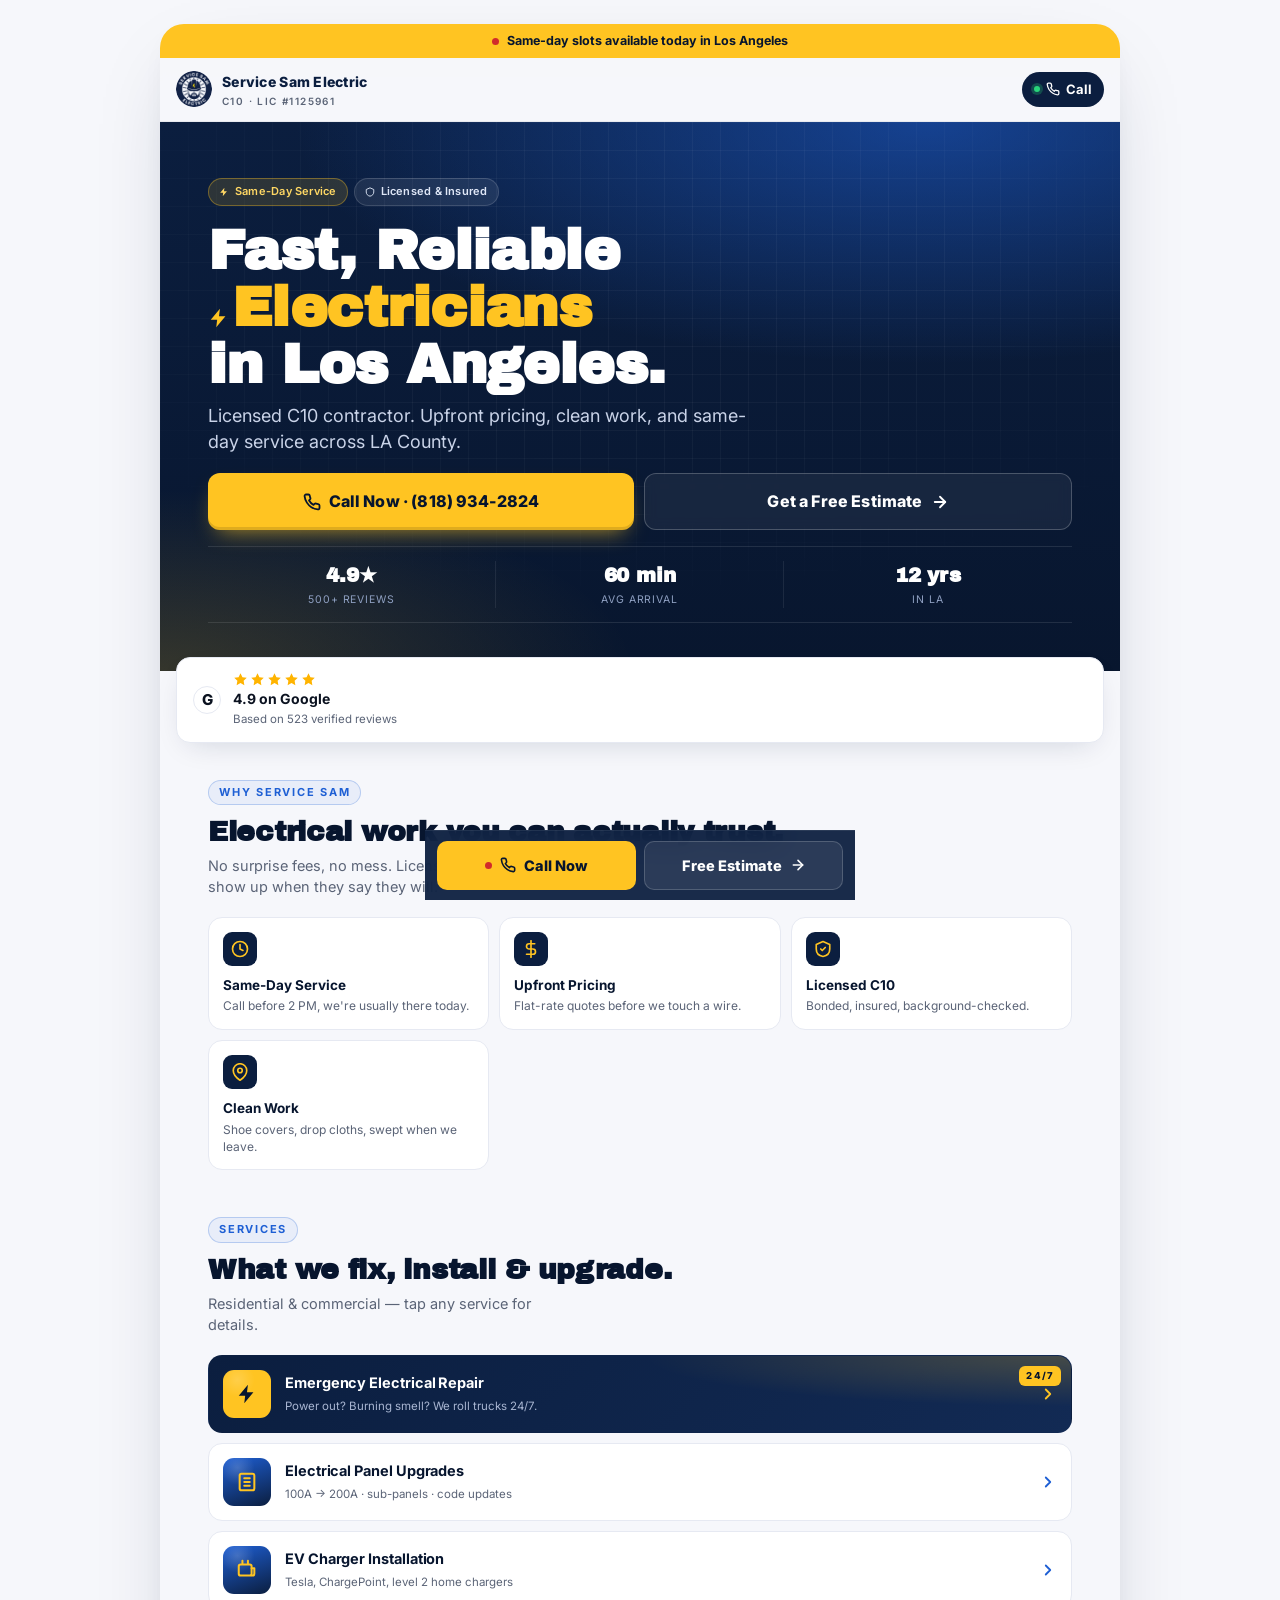
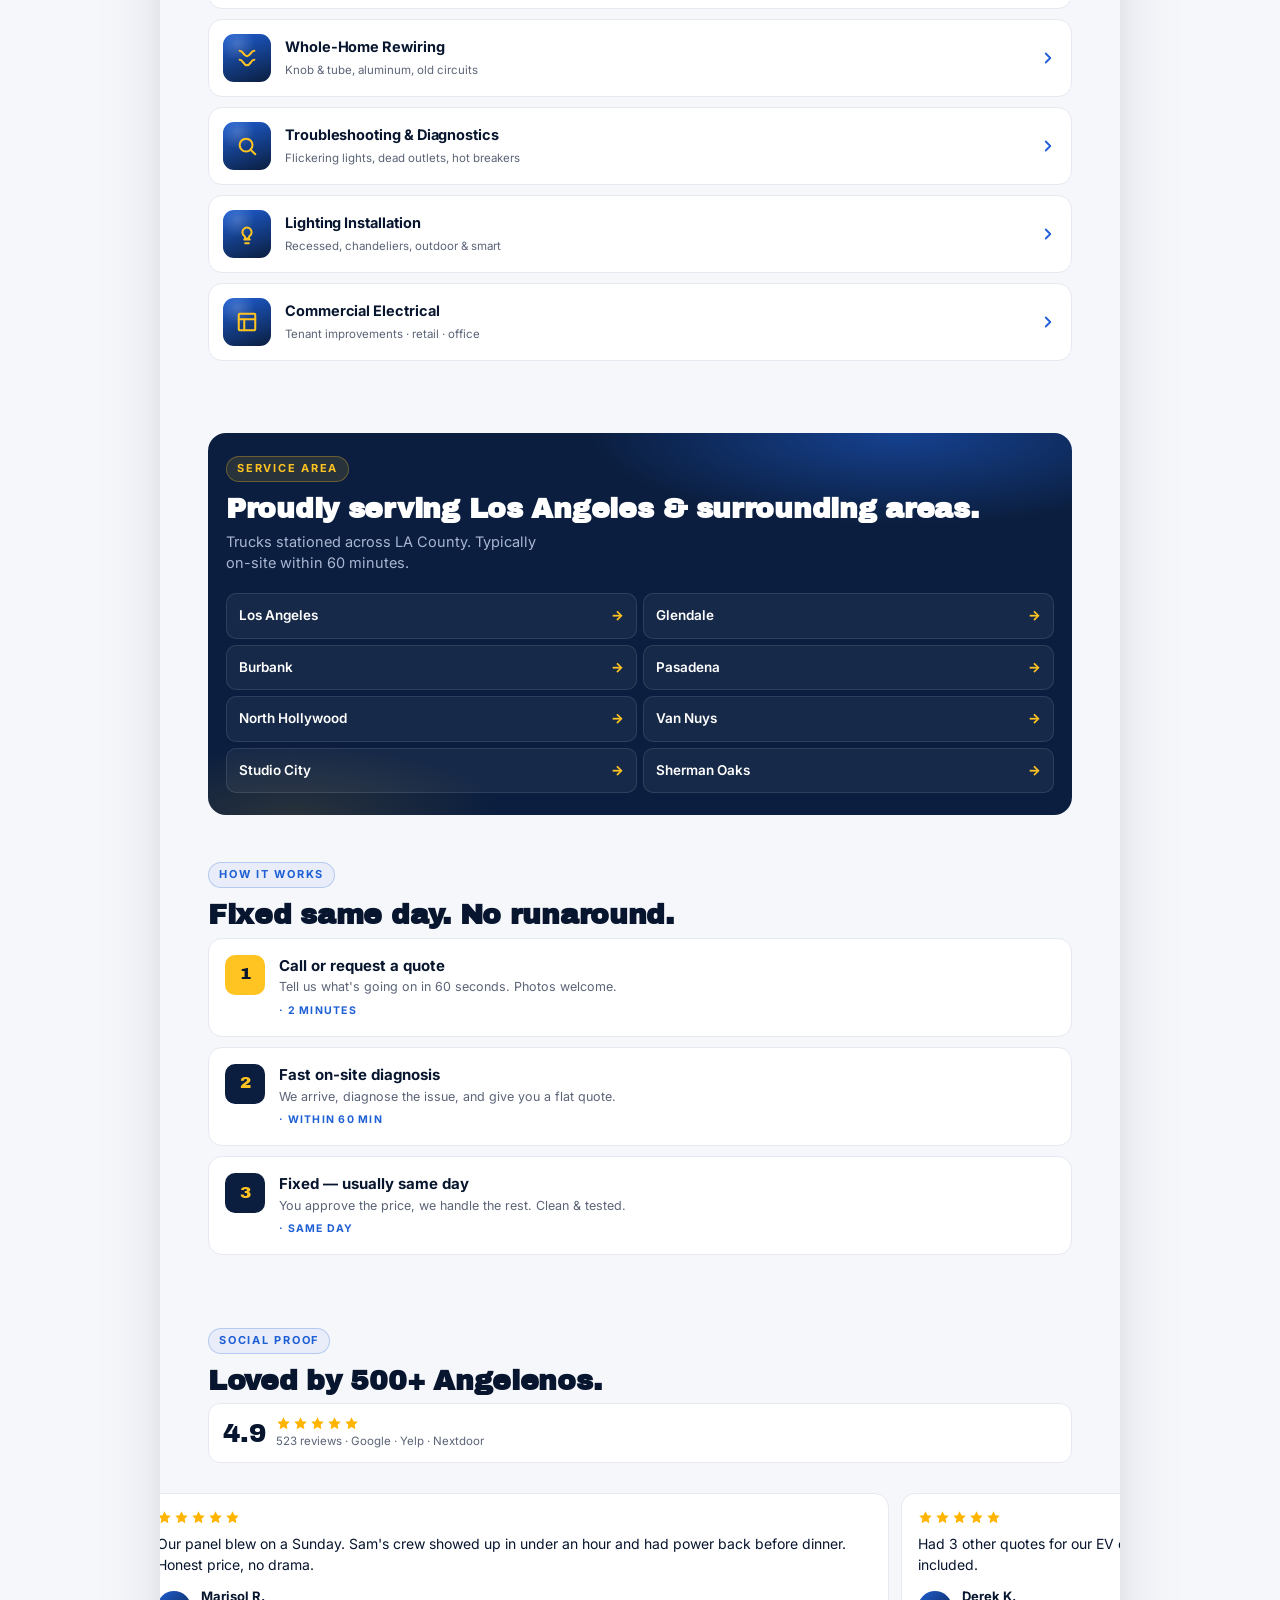
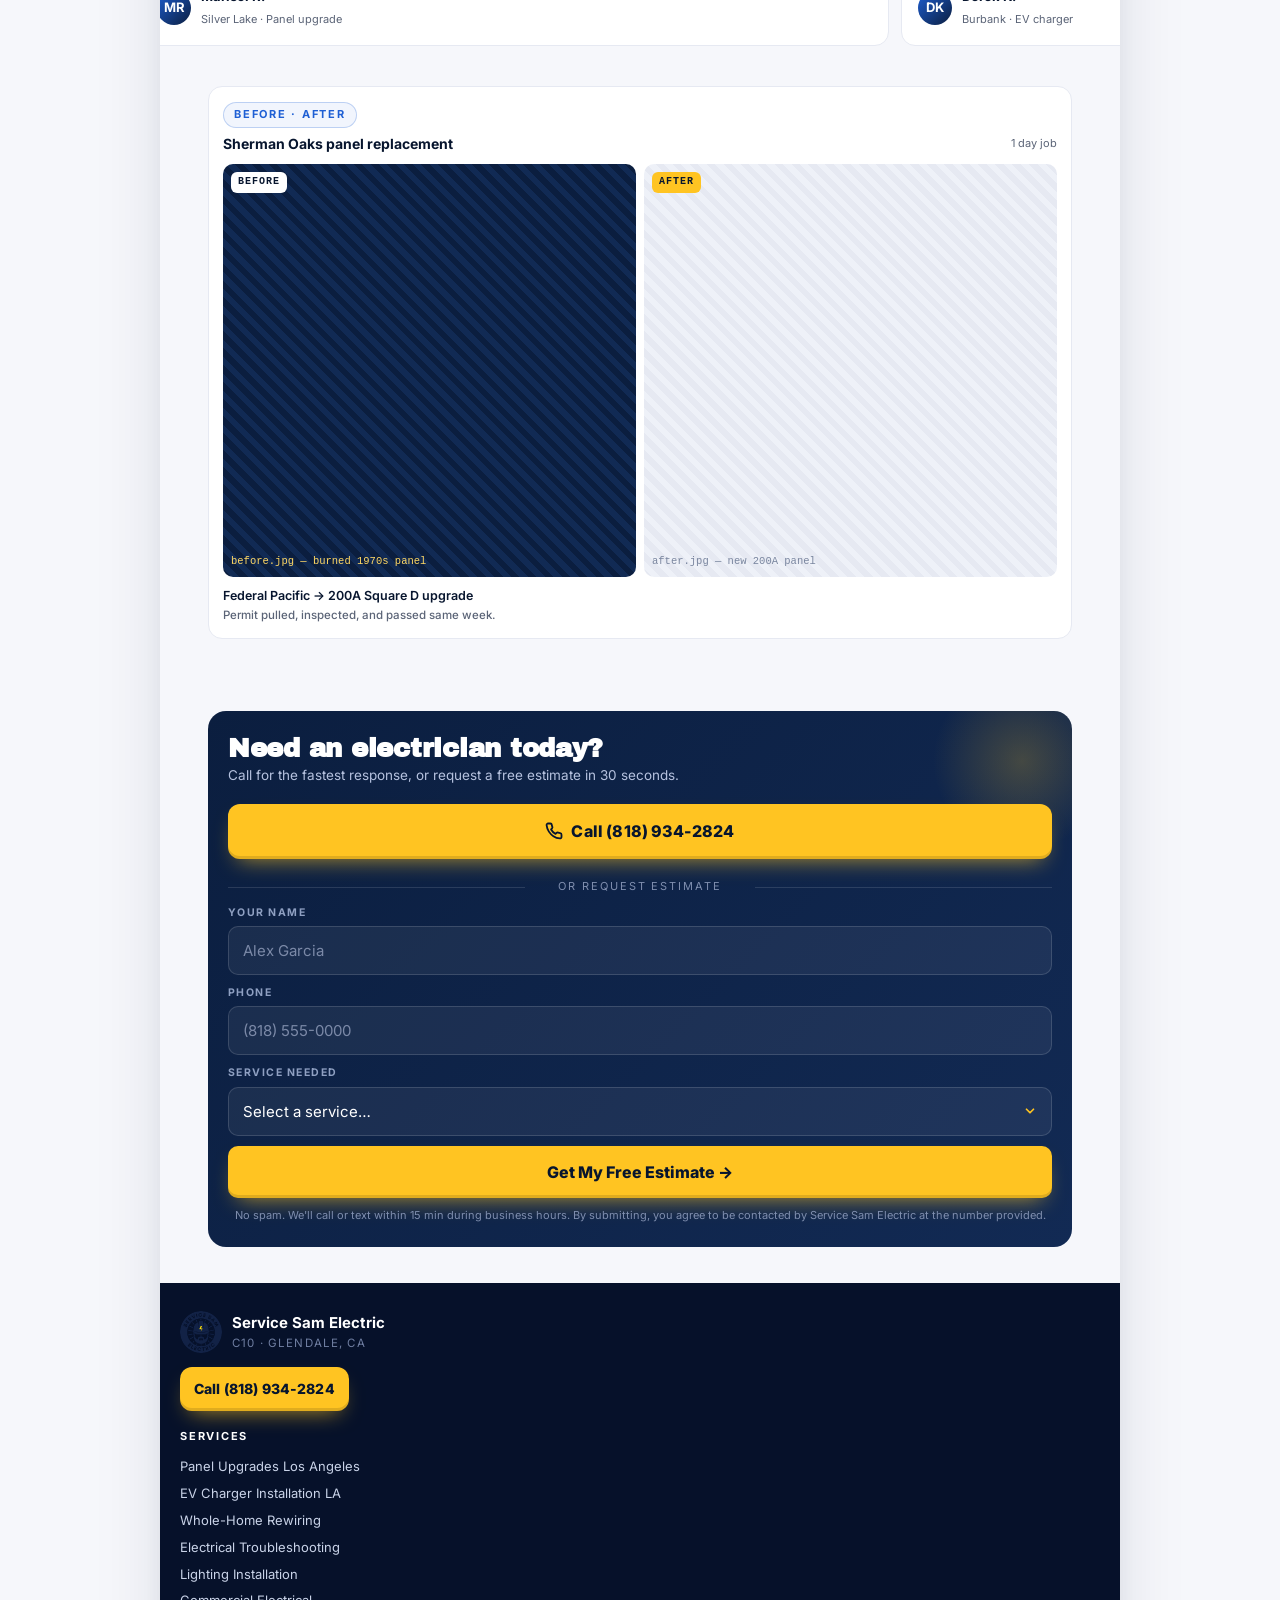
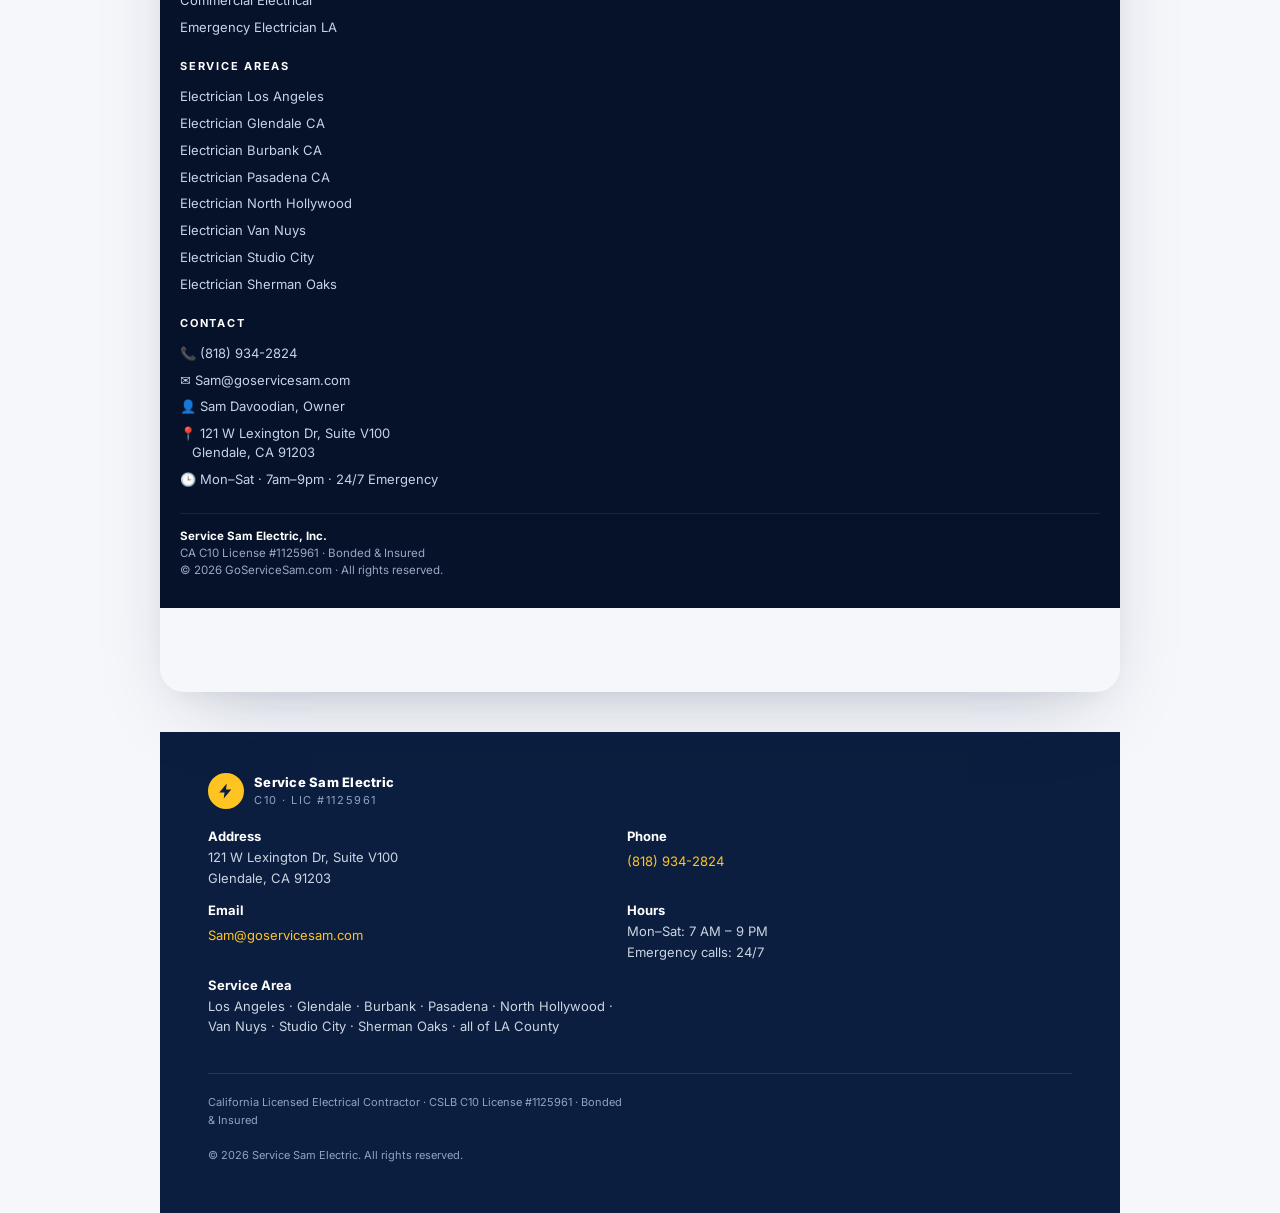
==== index.html @ 7b226e6c "Flatten repo structure" ====
<!DOCTYPE html>
<html lang="en"><head>
<meta charset="utf-8">
<meta name="viewport" content="width=device-width, initial-scale=1, viewport-fit=cover">
<title>Service Sam Electric — Licensed C10 Electrician in Los Angeles</title>
<meta name="description" content="Fast, reliable licensed C10 electricians in Los Angeles. Same-day service, upfront pricing, 5-star rated. Call (818) 934-2824 for a free estimate.">
<meta name="theme-color" content="#0B1E3F">
<link rel="canonical" href="https://goservicesam.com/">

<!-- Open Graph / social -->
<meta property="og:title" content="Service Sam Electric — Licensed C10 Electrician in Los Angeles">
<meta property="og:description" content="Fast, reliable licensed C10 electricians in Los Angeles. Same-day service, upfront pricing, 5-star rated. Call (818) 934-2824 for a free estimate.">
<meta property="og:type" content="website">
<meta property="og:url" content="https://goservicesam.com/">
<meta property="og:image" content="https://goservicesam.com/assets/og-image.png">
<meta property="og:site_name" content="Service Sam Electric">
<meta name="twitter:card" content="summary_large_image">
<meta name="twitter:title" content="Service Sam Electric — Licensed C10 Electrician in Los Angeles">
<meta name="twitter:description" content="Same-day licensed electricians in LA. Upfront pricing. Call (818) 934-2824.">
<meta name="twitter:image" content="https://goservicesam.com/assets/og-image.png">

<!-- Favicons -->
<link rel="icon" type="image/svg+xml" href="/assets/favicon.svg">
<link rel="apple-touch-icon" href="/assets/apple-touch-icon.png">

<!-- Google Search Console verification (replace content when you verify) -->
<!-- <meta name="google-site-verification" content="YOUR_VERIFICATION_CODE"> -->


<link rel="preconnect" href="https://fonts.googleapis.com">
<link rel="preconnect" href="https://fonts.gstatic.com" crossorigin="">
<link rel="stylesheet" href="https://fonts.googleapis.com/css2?family=Archivo+Black&family=Inter:wght@400;500;600;700;800;900&display=swap">
<style>
  :root{
    --navy:#0B1E3F; --navy-2:#122a54; --navy-ink:#07152e;
    --blue:#1E5FD4; --blue-2:#2f74ef;
    --yellow:#FFC422; --yellow-2:#ffb300;
    --bg:#F6F7FB; --card:#ffffff; --ink:#0b1220;
    --muted:#5b6477; --line:#e6e9f2;
    --shadow: 0 10px 30px -12px rgba(11,30,63,.18);
    --radius: 14px;
  }
  *{box-sizing:border-box}
  html,body{margin:0;padding:0}
  body{
    font-family:'Inter',system-ui,-apple-system,sans-serif;
    color:var(--ink); background:var(--bg);
    -webkit-font-smoothing:antialiased;
    line-height:1.45; font-size:16px;
  }
  .phone{
    max-width:430px;margin:0 auto;background:var(--bg);
    min-height:100vh; padding-bottom:84px;
    position:relative; overflow:hidden;
  }
  /* TOP NAV */
  .topbar{
    position:sticky;top:0;z-index:40;
    display:flex;align-items:center;justify-content:space-between;
    padding:12px 16px;
    background:rgba(246,247,251,.86);
    backdrop-filter: blur(10px);-webkit-backdrop-filter: blur(10px);
    border-bottom:1px solid rgba(11,30,63,.06);
  }
  .brand{display:flex;align-items:center;gap:10px;font-weight:800;color:var(--navy);text-decoration:none}
  .brand img{width:36px;height:36px;display:block;border-radius:50%}
  .brand span{font-size:14px;letter-spacing:.02em}
  .brand small{display:block;font-size:10px;font-weight:600;color:var(--muted);letter-spacing:.14em;text-transform:uppercase;margin-top:1px}
  .topbar .call{
    display:inline-flex;align-items:center;gap:6px;
    background:var(--navy);color:#fff;
    padding:8px 12px;border-radius:999px;
    font-weight:700;font-size:13px;text-decoration:none;
  }
  .topbar .call .dot{width:6px;height:6px;border-radius:50%;background:#29d57a;box-shadow:0 0 0 3px rgba(41,213,122,.25)}
  /* HERO */
  .hero{
    position:relative; color:#fff;
    background:
      radial-gradient(120% 80% at 80% 0%, rgba(30,95,212,.55) 0%, transparent 55%),
      radial-gradient(90% 60% at 0% 100%, rgba(255,196,34,.18) 0%, transparent 55%),
      linear-gradient(180deg,#0B1E3F 0%, #08162e 100%);
    padding:22px 20px 28px; overflow:hidden;
  }
  .hero::before{
    content:"";position:absolute;inset:0;
    background-image:
      linear-gradient(rgba(255,255,255,.04) 1px, transparent 1px),
      linear-gradient(90deg, rgba(255,255,255,.04) 1px, transparent 1px);
    background-size: 28px 28px;
    mask-image: radial-gradient(80% 70% at 50% 30%, #000 40%, transparent 85%);
    pointer-events:none;
  }
  .hero > *{position:relative}
  .badges-row{display:flex;gap:6px;flex-wrap:wrap;margin-bottom:16px}
  .mini-badge{
    display:inline-flex;align-items:center;gap:6px;
    background:rgba(255,255,255,.08);
    border:1px solid rgba(255,255,255,.14);
    color:#dfe7f7;
    padding:5px 10px;border-radius:999px;
    font-size:11px;font-weight:600;letter-spacing:.02em;
  }
  .mini-badge svg{width:10px;height:10px}
  .mini-badge.yellow{background:rgba(255,196,34,.14);border-color:rgba(255,196,34,.35);color:#ffd864}

  h1.hero-h{
    font-family:'Archivo Black',Impact,sans-serif;
    font-size:40px;line-height:1.02;letter-spacing:-.01em;
    margin:6px 0 10px; text-wrap:balance;
  }
  h1.hero-h .zap{color:var(--yellow);white-space:nowrap}
  h1.hero-h .zap svg{width:22px;height:22px;vertical-align:-3px;margin-right:2px}
  .hero-sub{color:#c9d3e8;font-size:15px;margin:0 0 18px;max-width:32ch}
  .cta-stack{display:flex;flex-direction:column;gap:10px;margin-bottom:16px}
  .btn{
    display:inline-flex;align-items:center;justify-content:center;gap:8px;
    padding:16px 18px;border-radius:12px;
    font-weight:800;letter-spacing:.01em;font-size:16px;
    text-decoration:none;border:0;cursor:pointer;font-family:inherit;
  }
  .btn-primary{
    background:var(--yellow);color:var(--navy-ink);
    box-shadow:0 10px 22px -10px rgba(255,196,34,.7), inset 0 -3px 0 rgba(0,0,0,.12);
  }
  .btn-primary:active{transform:translateY(1px)}
  .btn-ghost{
    background:rgba(255,255,255,.06); color:#fff;
    border:1.5px solid rgba(255,255,255,.22);
    backdrop-filter:blur(6px);
  }
  .btn svg{width:18px;height:18px}
  .hero-stats{
    display:grid;grid-template-columns:repeat(3,1fr);gap:0;
    border-top:1px solid rgba(255,255,255,.1);
    border-bottom:1px solid rgba(255,255,255,.1);
    padding:14px 0;margin-top:6px;
  }
  .hero-stat{text-align:center;border-right:1px solid rgba(255,255,255,.08)}
  .hero-stat:last-child{border-right:0}
  .hero-stat b{display:block;font-family:'Archivo Black';font-size:20px;color:#fff;letter-spacing:-.01em}
  .hero-stat small{display:block;font-size:10.5px;color:#8fa0c2;letter-spacing:.08em;text-transform:uppercase;margin-top:2px}
  /* TRUST STRIP */
  .trust-strip{
    margin:-14px 16px 0;position:relative;z-index:5;
    background:#fff;border-radius:14px;
    padding:14px 16px; display:flex;align-items:center;gap:12px;
    box-shadow:var(--shadow); border:1px solid var(--line);
  }
  .stars{display:flex;gap:2px}
  .stars svg{width:15px;height:15px;fill:#FFB400}
  .trust-strip .g-logo{
    width:28px;height:28px;border-radius:50%;
    display:flex;align-items:center;justify-content:center;
    background:#fff;border:1px solid var(--line);font-weight:800;font-size:15px;
  }
  .trust-strip b{font-size:14px}
  .trust-strip small{display:block;color:var(--muted);font-size:11.5px;margin-top:1px}

  section{padding:36px 20px}
  .eyebrow{
    display:inline-block;
    font-size:11px;font-weight:700;letter-spacing:.16em;text-transform:uppercase;
    color:var(--blue);
    padding:4px 10px;border:1px solid rgba(30,95,212,.25);
    border-radius:999px;background:rgba(30,95,212,.06);
    margin-bottom:12px;
  }
  h2.sec{
    font-family:'Archivo Black';
    font-size:28px;line-height:1.05;letter-spacing:-.01em;
    color:var(--navy-ink);margin:0 0 8px; text-wrap:balance;
  }
  .sec-lede{color:var(--muted);font-size:14.5px;margin:0 0 20px;max-width:36ch}

  .why-grid{display:grid;grid-template-columns:1fr 1fr;gap:10px}
  .why{background:#fff;border:1px solid var(--line);border-radius:var(--radius);padding:14px}
  .why .ic{
    width:34px;height:34px;border-radius:9px;
    background:var(--navy);color:var(--yellow);
    display:flex;align-items:center;justify-content:center;
    margin-bottom:10px;
  }
  .why .ic svg{width:18px;height:18px}
  .why b{display:block;font-size:13.5px;color:var(--navy-ink);margin-bottom:3px}
  .why p{margin:0;font-size:12px;color:var(--muted);line-height:1.4}

  .services{display:flex;flex-direction:column;gap:10px}
  .svc{
    display:flex;align-items:center;gap:14px;
    background:#fff;border:1px solid var(--line);border-radius:var(--radius);
    padding:14px;text-decoration:none;color:inherit;
    transition:transform .15s ease, border-color .15s ease;
    position:relative;
  }
  .svc:active{transform:scale(.99)}
  .svc:hover{border-color:var(--blue)}
  .svc .svc-ic{
    width:48px;height:48px;flex:0 0 48px;border-radius:11px;
    background:linear-gradient(160deg,#1E5FD4, #0B1E3F);
    display:flex;align-items:center;justify-content:center;
    color:var(--yellow); position:relative;overflow:hidden;
  }
  .svc .svc-ic::after{
    content:"";position:absolute;inset:0;
    background:radial-gradient(60% 60% at 30% 20%, rgba(255,255,255,.18), transparent 60%);
  }
  .svc .svc-ic svg{width:22px;height:22px;position:relative;z-index:1}
  .svc .svc-body{flex:1;min-width:0}
  .svc b{display:block;font-size:14.5px;color:var(--navy-ink);letter-spacing:-.005em}
  .svc small{color:var(--muted);font-size:11.5px}
  .svc .chev{color:var(--blue);flex:0 0 auto}
  .svc.featured{
    background:linear-gradient(135deg,#0B1E3F 0%,#122a54 100%);
    border-color:transparent;color:#fff; overflow:hidden;
  }
  .svc.featured::before{
    content:"";position:absolute;inset:0;
    background:radial-gradient(90% 120% at 100% 0%, rgba(255,196,34,.22), transparent 55%);
  }
  .svc.featured b{color:#fff}
  .svc.featured small{color:#a9b6d2}
  .svc.featured .svc-ic{background:var(--yellow);color:var(--navy-ink)}
  .svc.featured .chev{color:var(--yellow)}
  .tag-24{
    position:absolute;top:10px;right:10px;z-index:2;
    font-size:9.5px;font-weight:800;letter-spacing:.12em;
    background:var(--yellow);color:var(--navy-ink);
    padding:3px 7px;border-radius:6px;
  }

  .area{
    background:var(--navy);color:#fff;border-radius:18px;
    padding:22px 18px;overflow:hidden;position:relative;
  }
  .area::before{
    content:"";position:absolute;inset:0;
    background:
      radial-gradient(60% 40% at 80% 0%, rgba(30,95,212,.55), transparent 60%),
      radial-gradient(40% 30% at 10% 100%, rgba(255,196,34,.12), transparent 60%);
    pointer-events:none;
  }
  .area > *{position:relative}
  .area .eyebrow{color:var(--yellow);background:rgba(255,196,34,.12);border-color:rgba(255,196,34,.3)}
  .area h2.sec{color:#fff}
  .area .sec-lede{color:#a9b6d2}
  .cities{display:grid;grid-template-columns:1fr 1fr;gap:6px;margin-top:14px}
  .city{
    display:flex;align-items:center;justify-content:space-between;
    padding:12px 12px;border-radius:10px;
    background:rgba(255,255,255,.05);
    border:1px solid rgba(255,255,255,.1);
    text-decoration:none;color:#fff;
    font-size:13.5px;font-weight:600;
  }
  .city .plus{color:var(--yellow);font-weight:800}
  .city.more{background:rgba(255,196,34,.12);border-color:rgba(255,196,34,.3);color:var(--yellow)}

  .steps{display:flex;flex-direction:column;gap:10px}
  .step{
    background:#fff;border:1px solid var(--line);border-radius:var(--radius);
    padding:16px;display:flex;align-items:flex-start;gap:14px;
  }
  .step .num{
    width:40px;height:40px;flex:0 0 40px;border-radius:10px;
    background:var(--navy);color:var(--yellow);
    display:flex;align-items:center;justify-content:center;
    font-family:'Archivo Black';font-size:17px;
  }
  .step.active .num{background:var(--yellow);color:var(--navy-ink)}
  .step b{display:block;font-size:15px;color:var(--navy-ink)}
  .step p{margin:2px 0 0;font-size:12.5px;color:var(--muted)}
  .step .t{font-size:10.5px;font-weight:700;color:var(--blue);letter-spacing:.12em;text-transform:uppercase;margin-top:6px;display:inline-block}

  .reviews-head{
    display:flex;align-items:center;gap:10px;margin-bottom:14px;
    background:#fff;border:1px solid var(--line);border-radius:12px;padding:12px 14px;
  }
  .reviews-head .big{font-family:'Archivo Black';font-size:26px;color:var(--navy-ink);line-height:1}
  .reviews-head small{color:var(--muted);font-size:11.5px;display:block;margin-top:2px}
  .reviews-rail{
    display:flex;gap:12px;overflow-x:auto;scroll-snap-type:x mandatory;
    margin:0 -20px;padding:0 20px 6px;
    scrollbar-width:none;
  }
  .reviews-rail::-webkit-scrollbar{display:none}
  .review{
    flex:0 0 78%;scroll-snap-align:start;
    background:#fff;border:1px solid var(--line);border-radius:var(--radius);
    padding:16px;
  }
  .review .stars{margin-bottom:8px}
  .review q{display:block;font-size:14px;line-height:1.5;color:var(--navy-ink);quotes:none}
  .review q::before,.review q::after{content:""}
  .review .who{display:flex;align-items:center;gap:10px;margin-top:12px}
  .review .av{
    width:34px;height:34px;border-radius:50%;
    background:linear-gradient(135deg,#1E5FD4,#0B1E3F);color:#fff;
    display:flex;align-items:center;justify-content:center;font-weight:700;font-size:13px;
  }
  .review .who b{font-size:13px;display:block;color:var(--navy-ink)}
  .review .who small{color:var(--muted);font-size:11px}

  .ba{background:#fff;border:1px solid var(--line);border-radius:var(--radius);padding:14px;margin-top:16px}
  .ba-row{display:grid;grid-template-columns:1fr 1fr;gap:8px}
  .ba-img{
    aspect-ratio:1/1;border-radius:10px;position:relative;overflow:hidden;
    background: repeating-linear-gradient(45deg,#e6e9f2 0 6px, #eef1f8 6px 12px);
    display:flex;align-items:flex-end;padding:8px;
    font-family:ui-monospace,Menlo,monospace;font-size:10.5px;color:#7a869f;
  }
  .ba-img.a{
    background: repeating-linear-gradient(45deg,#0B1E3F 0 6px,#112a54 6px 12px);
    color:#ffd864;
  }
  .ba-tag{
    position:absolute;top:8px;left:8px;
    background:#fff;color:var(--navy-ink);
    font-weight:800;font-size:10px;letter-spacing:.1em;
    padding:3px 7px;border-radius:6px;
  }
  .ba-tag.y{background:var(--yellow)}
  .ba-cap{display:block;margin-top:10px;font-size:12.5px;color:var(--navy-ink);font-weight:600}
  .ba-cap small{display:block;color:var(--muted);font-weight:500;margin-top:2px;font-size:11.5px}

  .cta-form{
    background:linear-gradient(135deg,#0B1E3F,#122a54);
    color:#fff;border-radius:18px;padding:24px 20px;position:relative;overflow:hidden;
  }
  .cta-form::before{
    content:"";position:absolute;right:-40px;top:-40px;
    width:180px;height:180px;border-radius:50%;
    background:radial-gradient(circle,rgba(255,196,34,.22),transparent 70%);
  }
  .cta-form h2{font-family:'Archivo Black';font-size:26px;margin:0 0 4px;line-height:1.05;letter-spacing:-.01em}
  .cta-form p{color:#b6c2df;font-size:13.5px;margin:0 0 18px}
  .cta-form .btn-primary{width:100%;margin-bottom:10px}
  .or{
    text-align:center;font-size:11px;letter-spacing:.18em;
    color:#7f8eae;margin:10px 0;position:relative;
  }
  .or::before,.or::after{
    content:"";position:absolute;top:50%;width:36%;height:1px;
    background:rgba(255,255,255,.12);
  }
  .or::before{left:0}.or::after{right:0}
  .field{display:block;margin-bottom:10px;position:relative}
  .field label{
    font-size:10.5px;letter-spacing:.14em;text-transform:uppercase;
    color:#8fa0c2;font-weight:700;display:block;margin-bottom:6px;
  }
  .field input,.field select{
    width:100%;padding:14px 14px;border-radius:10px;
    background:rgba(255,255,255,.06);color:#fff;
    border:1.5px solid rgba(255,255,255,.14);
    font-family:inherit;font-size:15px;
    appearance:none;-webkit-appearance:none;
  }
  .field input::placeholder{color:#7b89a7}
  .field input:focus,.field select:focus{outline:none;border-color:var(--yellow)}
  .field select{
    background-image:url("data:image/svg+xml;utf8,<svg xmlns='http://www.w3.org/2000/svg' width='14' height='14' viewBox='0 0 24 24' fill='none' stroke='%23ffc422' stroke-width='3' stroke-linecap='round' stroke-linejoin='round'><polyline points='6 9 12 15 18 9'/></svg>");
    background-repeat:no-repeat;background-position:right 14px center;
  }
  .btn-submit{
    width:100%;background:var(--yellow);color:var(--navy-ink);
    padding:16px;border-radius:10px;border:0;font-weight:800;font-size:16px;
    font-family:inherit;cursor:pointer;
    box-shadow:0 10px 22px -10px rgba(255,196,34,.7), inset 0 -3px 0 rgba(0,0,0,.12);
  }
  .agree{font-size:11px;color:#7f8eae;text-align:center;margin-top:10px;line-height:1.4}

  footer{background:#06112a;color:#9aa7c5;padding:28px 20px 28px;font-size:13px}
  footer .foot-brand{display:flex;align-items:center;gap:10px;margin-bottom:14px}
  footer .foot-brand img{width:42px;height:42px;border-radius:50%}
  footer .foot-brand b{color:#fff;font-size:15px;display:block}
  footer .foot-brand small{color:#6f7ea1;font-size:11.5px;letter-spacing:.1em;text-transform:uppercase}
  footer h4{color:#fff;font-size:11px;letter-spacing:.16em;text-transform:uppercase;margin:18px 0 8px}
  footer a{color:#c9d3e8;text-decoration:none;display:block;padding:4px 0;font-size:13px}
  footer .lic{border-top:1px solid rgba(255,255,255,.08);margin-top:20px;padding-top:14px;font-size:11.5px;line-height:1.5}
  footer .lic b{color:#fff}

  .sticky-cta{
    position:fixed;bottom:0;left:0;right:0;z-index:50;
    max-width:430px;margin:0 auto;
    padding:10px 12px calc(10px + env(safe-area-inset-bottom));
    background:rgba(11,30,63,.94);
    backdrop-filter:blur(14px); -webkit-backdrop-filter:blur(14px);
    border-top:1px solid rgba(255,255,255,.08);
    display:grid;grid-template-columns:1fr 1fr;gap:8px;
  }
  .sticky-cta a{
    display:flex;align-items:center;justify-content:center;gap:8px;
    padding:13px 10px;border-radius:10px;font-weight:800;font-size:14.5px;
    text-decoration:none;
  }
  .sticky-cta .call-big{background:var(--yellow);color:var(--navy-ink)}
  .sticky-cta .quote{
    background:rgba(255,255,255,.08);color:#fff;
    border:1.5px solid rgba(255,255,255,.18);
  }
  .sticky-cta svg{width:16px;height:16px}
  .sticky-cta .call-big .pulse{
    width:7px;height:7px;border-radius:50%;background:#d12b2b;
    box-shadow:0 0 0 0 rgba(209,43,43,.6);
    animation:pulse 1.8s infinite;
  }
  @keyframes pulse{
    0%{box-shadow:0 0 0 0 rgba(209,43,43,.6)}
    70%{box-shadow:0 0 0 9px rgba(209,43,43,0)}
    100%{box-shadow:0 0 0 0 rgba(209,43,43,0)}
  }

  .alert{
    display:flex;align-items:center;gap:8px;
    background:var(--yellow);color:var(--navy-ink);
    padding:8px 16px;font-size:12.5px;font-weight:700;
    justify-content:center;
  }
  .alert .live{
    display:inline-block;width:7px;height:7px;border-radius:50%;background:#d12b2b;
    animation:blink 1.2s infinite;
  }
  @keyframes blink{50%{opacity:.3}}

  /* ============ SERVICE PAGES (stacked, revealed on anchor) ============ */
  .svc-page{
    display:none;
    padding:24px 20px 48px;
    background:var(--bg);
    animation: fadeIn .25s ease;
  }
  .svc-page:target{display:block}
  @keyframes fadeIn{from{opacity:0;transform:translateY(6px)}to{opacity:1;transform:none}}
  .svc-page .back{
    display:inline-flex;align-items:center;gap:6px;
    font-size:12.5px;font-weight:700;color:var(--blue);
    text-decoration:none;margin-bottom:14px;
  }
  .svc-page h1{
    font-family:'Archivo Black';font-size:30px;line-height:1.05;
    color:var(--navy-ink);margin:0 0 8px;letter-spacing:-.01em;
  }
  .svc-page .lede{color:var(--muted);font-size:14.5px;margin:0 0 20px}
  .svc-page h3{font-family:'Archivo Black';font-size:18px;color:var(--navy-ink);margin:24px 0 10px;letter-spacing:-.005em}
  .svc-page ul.checks{list-style:none;padding:0;margin:0}
  .svc-page ul.checks li{
    display:flex;gap:10px;align-items:flex-start;
    padding:10px 12px;background:#fff;border:1px solid var(--line);
    border-radius:10px;margin-bottom:6px;font-size:13.5px;
  }
  .svc-page ul.checks li::before{
    content:"";flex:0 0 16px;width:16px;height:16px;border-radius:50%;
    background:var(--yellow);
    background-image:url("data:image/svg+xml;utf8,<svg xmlns='http://www.w3.org/2000/svg' width='10' height='10' viewBox='0 0 24 24' fill='none' stroke='%230B1E3F' stroke-width='4' stroke-linecap='round' stroke-linejoin='round'><polyline points='20 6 9 17 4 12'/></svg>");
    background-size:10px 10px;background-repeat:no-repeat;background-position:center;
    margin-top:2px;
  }
  .svc-page .priceband{
    display:flex;justify-content:space-between;align-items:center;
    background:linear-gradient(135deg,#0B1E3F,#122a54);
    color:#fff;padding:14px 16px;border-radius:12px;margin:18px 0;
  }
  .svc-page .priceband b{font-family:'Archivo Black';font-size:22px;color:var(--yellow)}
  .svc-page .priceband small{display:block;font-size:10.5px;color:#a9b6d2;letter-spacing:.12em;text-transform:uppercase;margin-top:2px}
  .svc-page .cta-row{display:flex;flex-direction:column;gap:8px;margin-top:18px}

  /* ============ CITY PAGES ============ */
  .city-page{display:none;padding:24px 20px 48px;background:var(--bg)}
  .city-page:target{display:block}
  .city-page h1{
    font-family:'Archivo Black';font-size:28px;line-height:1.05;
    color:var(--navy-ink);margin:0 0 8px;letter-spacing:-.01em;
  }
  .city-page .neighborhoods{display:flex;flex-wrap:wrap;gap:6px;margin:14px 0 10px}
  .city-page .neighborhoods span{
    font-size:11.5px;padding:5px 10px;border-radius:999px;
    background:#fff;border:1px solid var(--line);color:var(--navy-ink);font-weight:600;
  }

  /* When any svc-page is targeted, hide main home sections */
  body:has(.svc-page:target) .home,
  body:has(.city-page:target) .home{display:none}
  body:has(.svc-page:target) .sticky-cta,
  body:has(.city-page:target) .sticky-cta{display:grid}

  @media (min-width: 380px){
    h1.hero-h{font-size:44px}
  }
</style>

<style>
  /* ---- Desktop / tablet responsiveness layer ----
     The base design is a polished 430px mobile experience. On wider screens
     we give it more breathing room, add an ambient backdrop so the content
     doesn't sit as a lonely column, and let the internal grids spread out. */
  @media (min-width: 768px) {
    body {
      background:
        radial-gradient(1200px 600px at 80% -10%, rgba(30,95,212,.06), transparent 60%),
        radial-gradient(900px 500px at -10% 110%, rgba(255,196,34,.05), transparent 60%),
        #F6F7FB;
    }
    .phone {
      max-width: 720px;
      box-shadow: 0 30px 80px -30px rgba(11,30,63,.25), 0 10px 30px -12px rgba(11,30,63,.08);
      border-radius: 24px;
      overflow: hidden;
      margin: 24px auto 40px;
      min-height: auto;
    }
    .hero { padding: 56px 48px 48px; }
    .hero-h { font-size: 56px !important; line-height: 1.02 !important; }
    .hero-sub { font-size: 18px !important; max-width: 560px; }
    .cta-stack { flex-direction: row !important; }
    .cta-stack .btn { flex: 1; }
    section:not(.hero) { padding-left: 48px !important; padding-right: 48px !important; }
    .why-grid { grid-template-columns: repeat(3, 1fr) !important; }
    .svc-page { padding-left: 48px !important; padding-right: 48px !important; }
  }
  @media (min-width: 1100px) {
    .phone { max-width: 960px; }
    .services { grid-template-columns: repeat(3, 1fr) !important; }
    .areas-grid { grid-template-columns: repeat(4, 1fr) !important; }
  }
  /* Smooth anchor scrolling for service sub-page links */
  html { scroll-behavior: smooth; }
  /* Make the form's submit button state reset after 4s so users can retry */
  .btn-submit:disabled { opacity: .7; cursor: not-allowed; }
</style>
</head>
<body>
<div class="phone">

  <!-- Urgent live banner -->
  <div class="alert">
    <span class="live"></span>
    <span>Same-day slots available today in Los Angeles</span>
  </div>

  <!-- Top nav -->
  <header class="topbar">
    <a href="#top" class="brand">
      <img src="[data-uri]" alt="Service Sam Electric">
      <div>
        <span>Service Sam Electric</span>
        <small>C10 · LIC #1125961</small>
      </div>
    </a>
    <a class="call" href="tel:+18189342824">
      <span class="dot"></span>
      <svg viewBox="0 0 24 24" fill="none" stroke="currentColor" stroke-width="2.2" stroke-linecap="round" stroke-linejoin="round" width="14" height="14"><path d="M22 16.92v3a2 2 0 0 1-2.18 2 19.79 19.79 0 0 1-8.63-3.07 19.5 19.5 0 0 1-6-6 19.79 19.79 0 0 1-3.07-8.67A2 2 0 0 1 4.11 2h3a2 2 0 0 1 2 1.72 12.84 12.84 0 0 0 .7 2.81 2 2 0 0 1-.45 2.11L8.09 9.91a16 16 0 0 0 6 6l1.27-1.27a2 2 0 0 1 2.11-.45 12.84 12.84 0 0 0 2.81.7A2 2 0 0 1 22 16.92z"></path></svg>
      Call
    </a>
  </header>

<div class="home" id="top">
  <!-- HERO -->
  <section class="hero">
    <div class="badges-row">
      <span class="mini-badge yellow">
        <svg viewBox="0 0 24 24" fill="currentColor"><path d="M13 2L3 14h7l-1 8 10-12h-7l1-8z"></path></svg>
        Same-Day Service
      </span>
      <span class="mini-badge">
        <svg viewBox="0 0 24 24" fill="none" stroke="currentColor" stroke-width="2.2"><path d="M12 2l9 4v6c0 5-3.5 9-9 10-5.5-1-9-5-9-10V6l9-4z"></path></svg>
        Licensed &amp; Insured
      </span>
    </div>

    <h1 class="hero-h">
      Fast, Reliable<br>
      <span class="zap"><svg viewBox="0 0 24 24" fill="currentColor"><path d="M13 2L3 14h7l-1 8 10-12h-7l1-8z"></path></svg>Electricians</span><br>
      in Los Angeles.
    </h1>
    <p class="hero-sub">Licensed C10 contractor. Upfront pricing, clean work, and same-day service across LA County.</p>

    <div class="cta-stack">
      <a class="btn btn-primary" href="tel:+18189342824">
        <svg viewBox="0 0 24 24" fill="none" stroke="currentColor" stroke-width="2.4" stroke-linecap="round" stroke-linejoin="round"><path d="M22 16.92v3a2 2 0 0 1-2.18 2 19.79 19.79 0 0 1-8.63-3.07 19.5 19.5 0 0 1-6-6 19.79 19.79 0 0 1-3.07-8.67A2 2 0 0 1 4.11 2h3a2 2 0 0 1 2 1.72 12.84 12.84 0 0 0 .7 2.81 2 2 0 0 1-.45 2.11L8.09 9.91a16 16 0 0 0 6 6l1.27-1.27a2 2 0 0 1 2.11-.45 12.84 12.84 0 0 0 2.81.7A2 2 0 0 1 22 16.92z"></path></svg>
        Call Now · (818) 934-2824
      </a>
      <a class="btn btn-ghost" href="#quote">
        Get a Free Estimate
        <svg viewBox="0 0 24 24" fill="none" stroke="currentColor" stroke-width="2.4" stroke-linecap="round" stroke-linejoin="round"><line x1="5" y1="12" x2="19" y2="12"></line><polyline points="12 5 19 12 12 19"></polyline></svg>
      </a>
    </div>

    <div class="hero-stats">
      <div class="hero-stat"><b>4.9★</b><small>500+ Reviews</small></div>
      <div class="hero-stat"><b>60 min</b><small>Avg Arrival</small></div>
      <div class="hero-stat"><b>12 yrs</b><small>In LA</small></div>
    </div>
  </section>

  <!-- Trust strip -->
  <div class="trust-strip">
    <div class="g-logo" aria-label="Google">G</div>
    <div style="flex:1">
      <div class="stars" aria-label="5 star rating">
        <svg viewBox="0 0 24 24"><path d="M12 2l3.09 6.26L22 9.27l-5 4.87 1.18 6.88L12 17.77l-6.18 3.25L7 14.14 2 9.27l6.91-1.01L12 2z"></path></svg>
        <svg viewBox="0 0 24 24"><path d="M12 2l3.09 6.26L22 9.27l-5 4.87 1.18 6.88L12 17.77l-6.18 3.25L7 14.14 2 9.27l6.91-1.01L12 2z"></path></svg>
        <svg viewBox="0 0 24 24"><path d="M12 2l3.09 6.26L22 9.27l-5 4.87 1.18 6.88L12 17.77l-6.18 3.25L7 14.14 2 9.27l6.91-1.01L12 2z"></path></svg>
        <svg viewBox="0 0 24 24"><path d="M12 2l3.09 6.26L22 9.27l-5 4.87 1.18 6.88L12 17.77l-6.18 3.25L7 14.14 2 9.27l6.91-1.01L12 2z"></path></svg>
        <svg viewBox="0 0 24 24"><path d="M12 2l3.09 6.26L22 9.27l-5 4.87 1.18 6.88L12 17.77l-6.18 3.25L7 14.14 2 9.27l6.91-1.01L12 2z"></path></svg>
      </div>
      <b>4.9 on Google</b>
      <small>Based on 523 verified reviews</small>
    </div>
  </div>

  <!-- WHY -->
  <section>
    <span class="eyebrow">Why Service Sam</span>
    <h2 class="sec">Electrical work you can actually trust.</h2>
    <p class="sec-lede">No surprise fees, no mess. Licensed pros who show up when they say they will.</p>
    <div class="why-grid">
      <div class="why">
        <div class="ic"><svg viewBox="0 0 24 24" fill="none" stroke="currentColor" stroke-width="2.2" stroke-linecap="round" stroke-linejoin="round"><circle cx="12" cy="12" r="10"></circle><polyline points="12 6 12 12 16 14"></polyline></svg></div>
        <b>Same-Day Service</b>
        <p>Call before 2 PM, we're usually there today.</p>
      </div>
      <div class="why">
        <div class="ic"><svg viewBox="0 0 24 24" fill="none" stroke="currentColor" stroke-width="2.2" stroke-linecap="round" stroke-linejoin="round"><line x1="12" y1="1" x2="12" y2="23"></line><path d="M17 5H9.5a3.5 3.5 0 0 0 0 7h5a3.5 3.5 0 0 1 0 7H6"></path></svg></div>
        <b>Upfront Pricing</b>
        <p>Flat-rate quotes before we touch a wire.</p>
      </div>
      <div class="why">
        <div class="ic"><svg viewBox="0 0 24 24" fill="none" stroke="currentColor" stroke-width="2.2" stroke-linecap="round" stroke-linejoin="round"><path d="M12 2l9 4v6c0 5-3.5 9-9 10-5.5-1-9-5-9-10V6l9-4z"></path><polyline points="9 12 11 14 15 10"></polyline></svg></div>
        <b>Licensed C10</b>
        <p>Bonded, insured, background-checked.</p>
      </div>
      <div class="why">
        <div class="ic"><svg viewBox="0 0 24 24" fill="none" stroke="currentColor" stroke-width="2.2" stroke-linecap="round" stroke-linejoin="round"><path d="M21 10c0 7-9 13-9 13S3 17 3 10a9 9 0 0 1 18 0z"></path><circle cx="12" cy="10" r="3"></circle></svg></div>
        <b>Clean Work</b>
        <p>Shoe covers, drop cloths, swept when we leave.</p>
      </div>
    </div>
  </section>

  <!-- SERVICES -->
  <section style="padding-top:10px">
    <span class="eyebrow">Services</span>
    <h2 class="sec">What we fix, install &amp; upgrade.</h2>
    <p class="sec-lede">Residential &amp; commercial — tap any service for details.</p>

    <div class="services">
      <a class="svc featured" href="#emergency">
        <span class="tag-24">24/7</span>
        <div class="svc-ic"><svg viewBox="0 0 24 24" fill="currentColor"><path d="M13 2L3 14h7l-1 8 10-12h-7l1-8z"></path></svg></div>
        <div class="svc-body"><b>Emergency Electrical Repair</b><small>Power out? Burning smell? We roll trucks 24/7.</small></div>
        <svg class="chev" viewBox="0 0 24 24" fill="none" stroke="currentColor" stroke-width="2.4" stroke-linecap="round" stroke-linejoin="round" width="18" height="18"><polyline points="9 18 15 12 9 6"></polyline></svg>
      </a>

      <a class="svc" href="#panel">
        <div class="svc-ic"><svg viewBox="0 0 24 24" fill="none" stroke="currentColor" stroke-width="2.2" stroke-linecap="round" stroke-linejoin="round"><rect x="4" y="3" width="16" height="18" rx="2"></rect><line x1="9" y1="8" x2="15" y2="8"></line><line x1="9" y1="12" x2="15" y2="12"></line><line x1="9" y1="16" x2="15" y2="16"></line></svg></div>
        <div class="svc-body"><b>Electrical Panel Upgrades</b><small>100A → 200A · sub-panels · code updates</small></div>
        <svg class="chev" viewBox="0 0 24 24" fill="none" stroke="currentColor" stroke-width="2.4" stroke-linecap="round" stroke-linejoin="round" width="18" height="18"><polyline points="9 18 15 12 9 6"></polyline></svg>
      </a>

      <a class="svc" href="#ev">
        <div class="svc-ic"><svg viewBox="0 0 24 24" fill="none" stroke="currentColor" stroke-width="2.2" stroke-linecap="round" stroke-linejoin="round"><rect x="3" y="6" width="14" height="12" rx="2"></rect><path d="M17 10h3v6a2 2 0 0 1-2 2h-1"></path><line x1="7" y1="2" x2="7" y2="5"></line><line x1="13" y1="2" x2="13" y2="5"></line></svg></div>
        <div class="svc-body"><b>EV Charger Installation</b><small>Tesla, ChargePoint, level 2 home chargers</small></div>
        <svg class="chev" viewBox="0 0 24 24" fill="none" stroke="currentColor" stroke-width="2.4" stroke-linecap="round" stroke-linejoin="round" width="18" height="18"><polyline points="9 18 15 12 9 6"></polyline></svg>
      </a>

      <a class="svc" href="#rewire">
        <div class="svc-ic"><svg viewBox="0 0 24 24" fill="none" stroke="currentColor" stroke-width="2.2" stroke-linecap="round" stroke-linejoin="round"><path d="M4 4c4 0 4 6 8 6s4-6 8-6"></path><path d="M4 14c4 0 4 6 8 6s4-6 8-6"></path></svg></div>
        <div class="svc-body"><b>Whole-Home Rewiring</b><small>Knob &amp; tube, aluminum, old circuits</small></div>
        <svg class="chev" viewBox="0 0 24 24" fill="none" stroke="currentColor" stroke-width="2.4" stroke-linecap="round" stroke-linejoin="round" width="18" height="18"><polyline points="9 18 15 12 9 6"></polyline></svg>
      </a>

      <a class="svc" href="#troubleshoot">
        <div class="svc-ic"><svg viewBox="0 0 24 24" fill="none" stroke="currentColor" stroke-width="2.2" stroke-linecap="round" stroke-linejoin="round"><circle cx="11" cy="11" r="7"></circle><line x1="21" y1="21" x2="16" y2="16"></line></svg></div>
        <div class="svc-body"><b>Troubleshooting &amp; Diagnostics</b><small>Flickering lights, dead outlets, hot breakers</small></div>
        <svg class="chev" viewBox="0 0 24 24" fill="none" stroke="currentColor" stroke-width="2.4" stroke-linecap="round" stroke-linejoin="round" width="18" height="18"><polyline points="9 18 15 12 9 6"></polyline></svg>
      </a>

      <a class="svc" href="#lighting">
        <div class="svc-ic"><svg viewBox="0 0 24 24" fill="none" stroke="currentColor" stroke-width="2.2" stroke-linecap="round" stroke-linejoin="round"><path d="M9 18h6"></path><path d="M10 22h4"></path><path d="M15 14a5 5 0 1 0-6 0c1 .8 1 1.8 1 3h4c0-1.2 0-2.2 1-3z"></path></svg></div>
        <div class="svc-body"><b>Lighting Installation</b><small>Recessed, chandeliers, outdoor &amp; smart</small></div>
        <svg class="chev" viewBox="0 0 24 24" fill="none" stroke="currentColor" stroke-width="2.4" stroke-linecap="round" stroke-linejoin="round" width="18" height="18"><polyline points="9 18 15 12 9 6"></polyline></svg>
      </a>

      <a class="svc" href="#commercial">
        <div class="svc-ic"><svg viewBox="0 0 24 24" fill="none" stroke="currentColor" stroke-width="2.2" stroke-linecap="round" stroke-linejoin="round"><rect x="3" y="3" width="18" height="18" rx="1"></rect><line x1="3" y1="9" x2="21" y2="9"></line><line x1="9" y1="21" x2="9" y2="9"></line></svg></div>
        <div class="svc-body"><b>Commercial Electrical</b><small>Tenant improvements · retail · office</small></div>
        <svg class="chev" viewBox="0 0 24 24" fill="none" stroke="currentColor" stroke-width="2.4" stroke-linecap="round" stroke-linejoin="round" width="18" height="18"><polyline points="9 18 15 12 9 6"></polyline></svg>
      </a>
    </div>
  </section>

  <!-- AREA -->
  <section>
    <div class="area">
      <span class="eyebrow">Service Area</span>
      <h2 class="sec">Proudly serving Los Angeles &amp; surrounding areas.</h2>
      <p class="sec-lede">Trucks stationed across LA County. Typically on-site within 60 minutes.</p>
      <div class="cities">
        <a class="city" href="#la"><span>Los Angeles</span><span class="plus">→</span></a>
        <a class="city" href="#glendale"><span>Glendale</span><span class="plus">→</span></a>
        <a class="city" href="#burbank"><span>Burbank</span><span class="plus">→</span></a>
        <a class="city" href="#pasadena"><span>Pasadena</span><span class="plus">→</span></a>
        <a class="city" href="#noho"><span>North Hollywood</span><span class="plus">→</span></a>
        <a class="city" href="#van-nuys"><span>Van Nuys</span><span class="plus">→</span></a>
        <a class="city" href="#studio-city"><span>Studio City</span><span class="plus">→</span></a>
        <a class="city" href="#sherman-oaks"><span>Sherman Oaks</span><span class="plus">→</span></a>
      </div>
    </div>
  </section>

  <!-- PROCESS -->
  <section style="padding-top:10px">
    <span class="eyebrow">How it works</span>
    <h2 class="sec">Fixed same day. No runaround.</h2>
    <div class="steps">
      <div class="step active">
        <div class="num">1</div>
        <div><b>Call or request a quote</b><p>Tell us what's going on in 60 seconds. Photos welcome.</p><span class="t">· 2 minutes</span></div>
      </div>
      <div class="step">
        <div class="num">2</div>
        <div><b>Fast on-site diagnosis</b><p>We arrive, diagnose the issue, and give you a flat quote.</p><span class="t">· Within 60 min</span></div>
      </div>
      <div class="step">
        <div class="num">3</div>
        <div><b>Fixed — usually same day</b><p>You approve the price, we handle the rest. Clean &amp; tested.</p><span class="t">· Same day</span></div>
      </div>
    </div>
  </section>

  <!-- REVIEWS -->
  <section style="padding-bottom:16px">
    <span class="eyebrow">Social Proof</span>
    <h2 class="sec">Loved by 500+ Angelenos.</h2>
    <div class="reviews-head">
      <div class="big">4.9</div>
      <div style="flex:1">
        <div class="stars">
          <svg viewBox="0 0 24 24"><path d="M12 2l3.09 6.26L22 9.27l-5 4.87 1.18 6.88L12 17.77l-6.18 3.25L7 14.14 2 9.27l6.91-1.01L12 2z"></path></svg>
          <svg viewBox="0 0 24 24"><path d="M12 2l3.09 6.26L22 9.27l-5 4.87 1.18 6.88L12 17.77l-6.18 3.25L7 14.14 2 9.27l6.91-1.01L12 2z"></path></svg>
          <svg viewBox="0 0 24 24"><path d="M12 2l3.09 6.26L22 9.27l-5 4.87 1.18 6.88L12 17.77l-6.18 3.25L7 14.14 2 9.27l6.91-1.01L12 2z"></path></svg>
          <svg viewBox="0 0 24 24"><path d="M12 2l3.09 6.26L22 9.27l-5 4.87 1.18 6.88L12 17.77l-6.18 3.25L7 14.14 2 9.27l6.91-1.01L12 2z"></path></svg>
          <svg viewBox="0 0 24 24"><path d="M12 2l3.09 6.26L22 9.27l-5 4.87 1.18 6.88L12 17.77l-6.18 3.25L7 14.14 2 9.27l6.91-1.01L12 2z"></path></svg>
        </div>
        <small>523 reviews · Google · Yelp · Nextdoor</small>
      </div>
    </div>
  </section>

  <div class="reviews-rail">
    <div class="review">
      <div class="stars">
        <svg viewBox="0 0 24 24"><path d="M12 2l3.09 6.26L22 9.27l-5 4.87 1.18 6.88L12 17.77l-6.18 3.25L7 14.14 2 9.27l6.91-1.01L12 2z"></path></svg>
        <svg viewBox="0 0 24 24"><path d="M12 2l3.09 6.26L22 9.27l-5 4.87 1.18 6.88L12 17.77l-6.18 3.25L7 14.14 2 9.27l6.91-1.01L12 2z"></path></svg>
        <svg viewBox="0 0 24 24"><path d="M12 2l3.09 6.26L22 9.27l-5 4.87 1.18 6.88L12 17.77l-6.18 3.25L7 14.14 2 9.27l6.91-1.01L12 2z"></path></svg>
        <svg viewBox="0 0 24 24"><path d="M12 2l3.09 6.26L22 9.27l-5 4.87 1.18 6.88L12 17.77l-6.18 3.25L7 14.14 2 9.27l6.91-1.01L12 2z"></path></svg>
        <svg viewBox="0 0 24 24"><path d="M12 2l3.09 6.26L22 9.27l-5 4.87 1.18 6.88L12 17.77l-6.18 3.25L7 14.14 2 9.27l6.91-1.01L12 2z"></path></svg>
      </div>
      <q>Our panel blew on a Sunday. Sam's crew showed up in under an hour and had power back before dinner. Honest price, no drama.</q>
      <div class="who"><div class="av">MR</div><div><b>Marisol R.</b><small>Silver Lake · Panel upgrade</small></div></div>
    </div>
    <div class="review">
      <div class="stars">
        <svg viewBox="0 0 24 24"><path d="M12 2l3.09 6.26L22 9.27l-5 4.87 1.18 6.88L12 17.77l-6.18 3.25L7 14.14 2 9.27l6.91-1.01L12 2z"></path></svg>
        <svg viewBox="0 0 24 24"><path d="M12 2l3.09 6.26L22 9.27l-5 4.87 1.18 6.88L12 17.77l-6.18 3.25L7 14.14 2 9.27l6.91-1.01L12 2z"></path></svg>
        <svg viewBox="0 0 24 24"><path d="M12 2l3.09 6.26L22 9.27l-5 4.87 1.18 6.88L12 17.77l-6.18 3.25L7 14.14 2 9.27l6.91-1.01L12 2z"></path></svg>
        <svg viewBox="0 0 24 24"><path d="M12 2l3.09 6.26L22 9.27l-5 4.87 1.18 6.88L12 17.77l-6.18 3.25L7 14.14 2 9.27l6.91-1.01L12 2z"></path></svg>
        <svg viewBox="0 0 24 24"><path d="M12 2l3.09 6.26L22 9.27l-5 4.87 1.18 6.88L12 17.77l-6.18 3.25L7 14.14 2 9.27l6.91-1.01L12 2z"></path></svg>
      </div>
      <q>Had 3 other quotes for our EV charger. Sam beat them all and finished in a morning. Clean install, permit included.</q>
      <div class="who"><div class="av">DK</div><div><b>Derek K.</b><small>Burbank · EV charger</small></div></div>
    </div>
    <div class="review">
      <div class="stars">
        <svg viewBox="0 0 24 24"><path d="M12 2l3.09 6.26L22 9.27l-5 4.87 1.18 6.88L12 17.77l-6.18 3.25L7 14.14 2 9.27l6.91-1.01L12 2z"></path></svg>
        <svg viewBox="0 0 24 24"><path d="M12 2l3.09 6.26L22 9.27l-5 4.87 1.18 6.88L12 17.77l-6.18 3.25L7 14.14 2 9.27l6.91-1.01L12 2z"></path></svg>
        <svg viewBox="0 0 24 24"><path d="M12 2l3.09 6.26L22 9.27l-5 4.87 1.18 6.88L12 17.77l-6.18 3.25L7 14.14 2 9.27l6.91-1.01L12 2z"></path></svg>
        <svg viewBox="0 0 24 24"><path d="M12 2l3.09 6.26L22 9.27l-5 4.87 1.18 6.88L12 17.77l-6.18 3.25L7 14.14 2 9.27l6.91-1.01L12 2z"></path></svg>
        <svg viewBox="0 0 24 24"><path d="M12 2l3.09 6.26L22 9.27l-5 4.87 1.18 6.88L12 17.77l-6.18 3.25L7 14.14 2 9.27l6.91-1.01L12 2z"></path></svg>
      </div>
      <q>I manage 6 rentals. Sam is my first call for anything electrical. Fair pricing, great communication, real pros.</q>
      <div class="who"><div class="av">AT</div><div><b>Angela T.</b><small>Pasadena · Property mgmt</small></div></div>
    </div>
  </div>

  <section style="padding-top:18px">
    <div class="ba">
      <span class="eyebrow" style="margin-bottom:6px">Before · After</span>
      <div style="display:flex;justify-content:space-between;align-items:center;margin-bottom:10px">
        <b style="font-size:14px;color:var(--navy-ink)">Sherman Oaks panel replacement</b>
        <small style="color:var(--muted);font-size:11px">1 day job</small>
      </div>
      <div class="ba-row">
        <div class="ba-img a"><span class="ba-tag">BEFORE</span>before.jpg — burned 1970s panel</div>
        <div class="ba-img"><span class="ba-tag y">AFTER</span>after.jpg — new 200A panel</div>
      </div>
      <span class="ba-cap">Federal Pacific → 200A Square D upgrade
        <small>Permit pulled, inspected, and passed same week.</small>
      </span>
    </div>
  </section>

  <!-- CTA + FORM -->
  <section id="quote">
    <div class="cta-form">
      <h2>Need an electrician today?</h2>
      <p>Call for the fastest response, or request a free estimate in 30 seconds.</p>
      <a class="btn btn-primary" href="tel:+18189342824" style="width:100%">
        <svg viewBox="0 0 24 24" fill="none" stroke="currentColor" stroke-width="2.4" stroke-linecap="round" stroke-linejoin="round"><path d="M22 16.92v3a2 2 0 0 1-2.18 2 19.79 19.79 0 0 1-8.63-3.07 19.5 19.5 0 0 1-6-6 19.79 19.79 0 0 1-3.07-8.67A2 2 0 0 1 4.11 2h3a2 2 0 0 1 2 1.72 12.84 12.84 0 0 0 .7 2.81 2 2 0 0 1-.45 2.11L8.09 9.91a16 16 0 0 0 6 6l1.27-1.27a2 2 0 0 1 2.11-.45 12.84 12.84 0 0 0 2.81.7A2 2 0 0 1 22 16.92z"></path></svg>
        Call (818) 934-2824
      </a>
      <div class="or">OR REQUEST ESTIMATE</div>
      <form id="quoteForm" onsubmit="return submitQuote(event)">
        <!-- Web3Forms access key — replace with key registered to Sam@goservicesam.com -->
        <input type="hidden" name="access_key" value="YOUR_SERVICE_SAM_WEB3FORMS_KEY">
        <input type="hidden" name="subject" value="New lead from goservicesam.com">
        <input type="hidden" name="from_name" value="Service Sam Electric Website">
        <input type="hidden" name="redirect" value="false">
        <!-- honeypot: bots will fill this, real users won't; submissions silently discarded -->
        <input type="checkbox" name="botcheck" style="display:none" tabindex="-1" autocomplete="off">
        <div class="field"><label>Your name</label><input type="text" name="name" placeholder="Alex Garcia" required=""></div>
        <div class="field"><label>Phone</label><input type="tel" name="phone" placeholder="(818) 555-0000" required=""></div>
        <div class="field">
          <label>Service needed</label>
          <select name="service" required="">
            <option value="">Select a service…</option>
            <option>Emergency repair</option>
            <option>Panel upgrade</option>
            <option>EV charger install</option>
            <option>Troubleshooting</option>
            <option>Lighting</option>
            <option>Rewiring</option>
            <option>Commercial</option>
            <option>Something else</option>
          </select>
        </div>
        <button class="btn-submit" type="submit">Get My Free Estimate →</button>
        <div class="agree">No spam. We'll call or text within 15 min during business hours. By submitting, you agree to be contacted by Service Sam Electric at the number provided.</div>
      </form>
    </div>
  </section>
</div><!-- /.home -->

<!-- ============ SERVICE PAGES ============ -->

<article class="svc-page" id="emergency">
  <a class="back" href="#top">← Back to home</a>
  <span class="eyebrow">24/7 Service</span>
  <h1>Emergency Electrician in Los Angeles</h1>
  <p class="lede">Power out, burning smell, sparks, or dead circuits? We roll trucks day or night — 7 days a week, across LA County.</p>
  <div class="priceband">
    <div><small>Typical dispatch</small><b>Under 60 min</b></div>
    <div><small>Call anytime</small><b>24 / 7</b></div>
  </div>
  <h3>We respond to</h3>
  <ul class="checks">
    <li>Total power loss &amp; partial outages</li>
    <li>Burning smells from outlets or panels</li>
    <li>Sparks, arcing, or breakers that keep tripping</li>
    <li>Water damage &amp; storm-related electrical issues</li>
    <li>Dead outlets in kitchens, bathrooms, offices</li>
    <li>Buzzing or hot breakers in the main panel</li>
  </ul>
  <h3>What to expect</h3>
  <ul class="checks">
    <li>Licensed C10 electrician dispatched immediately</li>
    <li>Flat upfront quote before any work starts</li>
    <li>Most issues resolved same-visit</li>
    <li>Written safety report when we leave</li>
  </ul>
  <div class="cta-row">
    <a class="btn btn-primary" href="tel:+18189342824">Call Now · (818) 934-2824</a>
    <a class="btn btn-ghost" style="background:#0B1E3F;color:#fff;border:none" href="#quote">Request Estimate</a>
  </div>
</article>

<article class="svc-page" id="panel">
  <a class="back" href="#top">← Back to home</a>
  <span class="eyebrow">Panel Upgrade LA</span>
  <h1>Electrical Panel Upgrades</h1>
  <p class="lede">Safe, code-compliant upgrades from 100A to 200A (or larger), sub-panels, and full replacements for obsolete Federal Pacific, Zinsco &amp; Challenger panels.</p>
  <div class="priceband">
    <div><small>Starting from</small><b>$1,850</b></div>
    <div><small>Typical timeline</small><b>1 day</b></div>
  </div>
  <h3>Upgrades we handle</h3>
  <ul class="checks">
    <li>100A → 200A main panel upgrades</li>
    <li>Federal Pacific / Zinsco / Challenger replacements</li>
    <li>Sub-panel installation for ADUs, garages, shops</li>
    <li>Meter base &amp; service entrance upgrades</li>
    <li>Whole-home surge protection</li>
    <li>Permit pulling &amp; city inspection coordination</li>
  </ul>
  <h3>Why upgrade?</h3>
  <ul class="checks">
    <li>Required before EV charger or solar installation</li>
    <li>Eliminates fire risk from obsolete panels</li>
    <li>Supports modern HVAC, induction, heat pumps</li>
    <li>Required by most home insurers</li>
  </ul>
  <div class="cta-row">
    <a class="btn btn-primary" href="tel:+18189342824">Call for Quote · (818) 934-2824</a>
    <a class="btn btn-ghost" style="background:#0B1E3F;color:#fff;border:none" href="#quote">Free Estimate</a>
  </div>
</article>

<article class="svc-page" id="ev">
  <a class="back" href="#top">← Back to home</a>
  <span class="eyebrow">EV Charger Install LA</span>
  <h1>EV Charger Installation</h1>
  <p class="lede">Tesla Wall Connector, ChargePoint, Wallbox, and universal Level 2 chargers — installed fast, permitted, inspected.</p>
  <div class="priceband">
    <div><small>Starting from</small><b>$650</b></div>
    <div><small>Typical job</small><b>½ day</b></div>
  </div>
  <h3>Brands we install</h3>
  <ul class="checks">
    <li>Tesla Wall Connector (Gen 3)</li>
    <li>ChargePoint Home Flex</li>
    <li>Wallbox Pulsar Plus</li>
    <li>Emporia, Grizzl-E, JuiceBox</li>
    <li>Any 240V / NEMA 14-50 outlet</li>
  </ul>
  <h3>Includes</h3>
  <ul class="checks">
    <li>Load calculation &amp; panel capacity check</li>
    <li>Dedicated 240V circuit with proper breaker</li>
    <li>Conduit &amp; wiring to garage or driveway</li>
    <li>City permit &amp; inspection</li>
    <li>LADWP rebate paperwork support</li>
  </ul>
  <div class="cta-row">
    <a class="btn btn-primary" href="tel:+18189342824">Call · (818) 934-2824</a>
    <a class="btn btn-ghost" style="background:#0B1E3F;color:#fff;border:none" href="#quote">Free Estimate</a>
  </div>
</article>

<article class="svc-page" id="rewire">
  <a class="back" href="#top">← Back to home</a>
  <span class="eyebrow">Rewiring LA</span>
  <h1>Whole-Home Rewiring</h1>
  <p class="lede">Older LA homes often have knob &amp; tube, cloth, or aluminum wiring. We safely replace it — room by room or whole-house.</p>
  <div class="priceband">
    <div><small>Typical project</small><b>3–10 days</b></div>
    <div><small>Quote</small><b>Free on-site</b></div>
  </div>
  <h3>We rewire</h3>
  <ul class="checks">
    <li>Knob &amp; tube (pre-1950 homes)</li>
    <li>Cloth-insulated / BX cable</li>
    <li>Aluminum branch circuits</li>
    <li>Ungrounded 2-prong outlets</li>
    <li>Partial rewires (kitchen, bath, addition)</li>
  </ul>
  <h3>What's included</h3>
  <ul class="checks">
    <li>New copper wiring to current code</li>
    <li>GFCI / AFCI protection where required</li>
    <li>Drywall patch-prep (we minimize damage)</li>
    <li>Full permit &amp; inspection</li>
  </ul>
  <div class="cta-row">
    <a class="btn btn-primary" href="tel:+18189342824">Call · (818) 934-2824</a>
    <a class="btn btn-ghost" style="background:#0B1E3F;color:#fff;border:none" href="#quote">Free Estimate</a>
  </div>
</article>

<article class="svc-page" id="troubleshoot">
  <a class="back" href="#top">← Back to home</a>
  <span class="eyebrow">Diagnostics</span>
  <h1>Troubleshooting &amp; Diagnostics</h1>
  <p class="lede">Flickering lights. Dead outlets. Tripping breakers. We find the cause, fast — and quote you before we fix it.</p>
  <div class="priceband">
    <div><small>Diagnostic fee</small><b>$89</b></div>
    <div><small>Waived if we fix it</small><b>✓</b></div>
  </div>
  <h3>Common issues we diagnose</h3>
  <ul class="checks">
    <li>Flickering or dimming lights</li>
    <li>Outlets that stopped working</li>
    <li>Breakers that keep tripping</li>
    <li>Hot / buzzing switches or panels</li>
    <li>Partial power in a room</li>
    <li>GFCI resets that won't hold</li>
  </ul>
  <h3>Our process</h3>
  <ul class="checks">
    <li>Thermal imaging of panel &amp; problem circuits</li>
    <li>Circuit tracing with pro meters</li>
    <li>Written findings &amp; flat-rate fix quote</li>
  </ul>
  <div class="cta-row">
    <a class="btn btn-primary" href="tel:+18189342824">Call · (818) 934-2824</a>
    <a class="btn btn-ghost" style="background:#0B1E3F;color:#fff;border:none" href="#quote">Request Diagnosis</a>
  </div>
</article>

<article class="svc-page" id="lighting">
  <a class="back" href="#top">← Back to home</a>
  <span class="eyebrow">Lighting LA</span>
  <h1>Lighting Installation</h1>
  <p class="lede">Recessed cans, chandeliers, outdoor landscape, security flood, and smart lighting — clean installs with no drywall disaster.</p>
  <div class="priceband">
    <div><small>Recessed (per can)</small><b>from $125</b></div>
    <div><small>Chandelier swap</small><b>from $195</b></div>
  </div>
  <h3>What we install</h3>
  <ul class="checks">
    <li>Recessed / can / LED retrofits</li>
    <li>Pendant &amp; chandelier replacement</li>
    <li>Under-cabinet &amp; toe-kick lighting</li>
    <li>Outdoor landscape &amp; path lights</li>
    <li>Security flood &amp; motion lights</li>
    <li>Smart lighting (Lutron, Caseta, Hue)</li>
    <li>Dimmers, 3-way, smart switches</li>
  </ul>
  <div class="cta-row">
    <a class="btn btn-primary" href="tel:+18189342824">Call · (818) 934-2824</a>
    <a class="btn btn-ghost" style="background:#0B1E3F;color:#fff;border:none" href="#quote">Free Estimate</a>
  </div>
</article>

<article class="svc-page" id="commercial">
  <a class="back" href="#top">← Back to home</a>
  <span class="eyebrow">Commercial</span>
  <h1>Commercial Electrical</h1>
  <p class="lede">Tenant improvements, retail build-outs, restaurants, offices, and property-management portfolios. Licensed, insured, and scheduled around your business hours.</p>
  <div class="priceband">
    <div><small>After-hours available</small><b>✓</b></div>
    <div><small>Net-30 billing</small><b>✓</b></div>
  </div>
  <h3>Services</h3>
  <ul class="checks">
    <li>Tenant improvements &amp; build-outs</li>
    <li>New circuits for equipment &amp; POS</li>
    <li>Commercial panel &amp; service upgrades</li>
    <li>Parking lot &amp; exterior lighting</li>
    <li>Sign &amp; display lighting</li>
    <li>Emergency &amp; exit lighting (code required)</li>
    <li>Preventive maintenance contracts</li>
  </ul>
  <h3>We work with</h3>
  <ul class="checks">
    <li>Property managers &amp; REITs</li>
    <li>Retail &amp; restaurant operators</li>
    <li>GCs &amp; architects on TI projects</li>
    <li>Small business owners</li>
  </ul>
  <div class="cta-row">
    <a class="btn btn-primary" href="tel:+18189342824">Call · (818) 934-2824</a>
    <a class="btn btn-ghost" style="background:#0B1E3F;color:#fff;border:none" href="#quote">Request Bid</a>
  </div>
</article>

<!-- ============ CITY PAGES (compact) ============ -->
<article class="city-page" id="la">
  <a class="back" href="#top" style="display:inline-flex;align-items:center;gap:6px;font-size:12.5px;font-weight:700;color:var(--blue);text-decoration:none;margin-bottom:14px">← Back to home</a>
  <span class="eyebrow">Los Angeles</span>
  <h1>Electrician in Los Angeles, CA</h1>
  <p class="lede" style="color:var(--muted);margin:0 0 8px">Licensed C10 electrical contractor serving all of LA — from Downtown to the Westside, Mid-City, and the Valley.</p>
  <div class="neighborhoods"><span>Downtown</span><span>Silver Lake</span><span>Echo Park</span><span>Highland Park</span><span>Mid-City</span><span>Westwood</span><span>Hollywood</span><span>K-Town</span></div>
  <p style="color:var(--muted);font-size:13.5px">Same-day service, upfront pricing, permit-pulled work. Call <a href="tel:+18189342824" style="color:var(--blue);font-weight:700">(818) 934-2824</a>.</p>
  <a class="btn btn-primary" href="tel:+18189342824" style="margin-top:16px;width:100%">Call Now</a>
</article>
<article class="city-page" id="glendale">
  <a class="back" href="#top" style="display:inline-flex;align-items:center;gap:6px;font-size:12.5px;font-weight:700;color:var(--blue);text-decoration:none;margin-bottom:14px">← Back to home</a>
  <span class="eyebrow">Glendale</span>
  <h1>Electrician in Glendale, CA</h1>
  <p class="lede" style="color:var(--muted);margin:0 0 8px">Our home base. Office at 121 W Lexington Dr, Suite V100. Fastest response in Glendale — often under 30 minutes.</p>
  <div class="neighborhoods"><span>Downtown Glendale</span><span>Verdugo Woodlands</span><span>Montrose</span><span>Adams Hill</span><span>Glenoaks Canyon</span></div>
  <a class="btn btn-primary" href="tel:+18189342824" style="margin-top:16px;width:100%">Call Now</a>
</article>
<article class="city-page" id="burbank">
  <a class="back" href="#top" style="display:inline-flex;align-items:center;gap:6px;font-size:12.5px;font-weight:700;color:var(--blue);text-decoration:none;margin-bottom:14px">← Back to home</a>
  <span class="eyebrow">Burbank</span>
  <h1>Electrician in Burbank, CA</h1>
  <p class="lede" style="color:var(--muted);margin:0 0 8px">Serving residential &amp; commercial Burbank — Magnolia Park, Media District, Rancho.</p>
  <div class="neighborhoods"><span>Magnolia Park</span><span>Media District</span><span>Rancho</span><span>Toluca Lake</span></div>
  <a class="btn btn-primary" href="tel:+18189342824" style="margin-top:16px;width:100%">Call Now</a>
</article>
<article class="city-page" id="pasadena">
  <a class="back" href="#top" style="display:inline-flex;align-items:center;gap:6px;font-size:12.5px;font-weight:700;color:var(--blue);text-decoration:none;margin-bottom:14px">← Back to home</a>
  <span class="eyebrow">Pasadena</span>
  <h1>Electrician in Pasadena, CA</h1>
  <p class="lede" style="color:var(--muted);margin:0 0 8px">Expertise with historic Pasadena homes — Craftsman rewiring, panel upgrades, landmark-compliant installs.</p>
  <div class="neighborhoods"><span>Old Town</span><span>Bungalow Heaven</span><span>South Pasadena</span><span>Altadena</span></div>
  <a class="btn btn-primary" href="tel:+18189342824" style="margin-top:16px;width:100%">Call Now</a>
</article>
<article class="city-page" id="noho">
  <a class="back" href="#top" style="display:inline-flex;align-items:center;gap:6px;font-size:12.5px;font-weight:700;color:var(--blue);text-decoration:none;margin-bottom:14px">← Back to home</a>
  <span class="eyebrow">North Hollywood</span>
  <h1>Electrician in North Hollywood</h1>
  <p class="lede" style="color:var(--muted);margin:0 0 8px">NoHo Arts District and surrounding neighborhoods — residential, commercial, studio power.</p>
  <a class="btn btn-primary" href="tel:+18189342824" style="margin-top:16px;width:100%">Call Now</a>
</article>
<article class="city-page" id="van-nuys">
  <a class="back" href="#top" style="display:inline-flex;align-items:center;gap:6px;font-size:12.5px;font-weight:700;color:var(--blue);text-decoration:none;margin-bottom:14px">← Back to home</a>
  <span class="eyebrow">Van Nuys</span>
  <h1>Electrician in Van Nuys, CA</h1>
  <p class="lede" style="color:var(--muted);margin:0 0 8px">Van Nuys &amp; Lake Balboa. Fast dispatch from our Glendale shop.</p>
  <a class="btn btn-primary" href="tel:+18189342824" style="margin-top:16px;width:100%">Call Now</a>
</article>
<article class="city-page" id="studio-city">
  <a class="back" href="#top" style="display:inline-flex;align-items:center;gap:6px;font-size:12.5px;font-weight:700;color:var(--blue);text-decoration:none;margin-bottom:14px">← Back to home</a>
  <span class="eyebrow">Studio City</span>
  <h1>Electrician in Studio City</h1>
  <p class="lede" style="color:var(--muted);margin:0 0 8px">Hillside homes, modern remodels, and smart-home installs throughout Studio City.</p>
  <a class="btn btn-primary" href="tel:+18189342824" style="margin-top:16px;width:100%">Call Now</a>
</article>
<article class="city-page" id="sherman-oaks">
  <a class="back" href="#top" style="display:inline-flex;align-items:center;gap:6px;font-size:12.5px;font-weight:700;color:var(--blue);text-decoration:none;margin-bottom:14px">← Back to home</a>
  <span class="eyebrow">Sherman Oaks</span>
  <h1>Electrician in Sherman Oaks, CA</h1>
  <p class="lede" style="color:var(--muted);margin:0 0 8px">Panel replacements, EV chargers, and full rewires throughout Sherman Oaks.</p>
  <a class="btn btn-primary" href="tel:+18189342824" style="margin-top:16px;width:100%">Call Now</a>
</article>

  <!-- FOOTER -->
  <footer>
    <div class="foot-brand">
      <img src="[data-uri]" alt="">
      <div>
        <b>Service Sam Electric</b>
        <small>C10 · Glendale, CA</small>
      </div>
    </div>
    <div style="display:flex;gap:10px;flex-wrap:wrap;margin-bottom:8px">
      <a class="btn btn-primary" href="tel:+18189342824" style="padding:12px 14px;font-size:14px">Call (818) 934-2824</a>
    </div>

    <h4>Services</h4>
    <a href="#panel">Panel Upgrades Los Angeles</a>
    <a href="#ev">EV Charger Installation LA</a>
    <a href="#rewire">Whole-Home Rewiring</a>
    <a href="#troubleshoot">Electrical Troubleshooting</a>
    <a href="#lighting">Lighting Installation</a>
    <a href="#commercial">Commercial Electrical</a>
    <a href="#emergency">Emergency Electrician LA</a>

    <h4>Service Areas</h4>
    <a href="#la">Electrician Los Angeles</a>
    <a href="#glendale">Electrician Glendale CA</a>
    <a href="#burbank">Electrician Burbank CA</a>
    <a href="#pasadena">Electrician Pasadena CA</a>
    <a href="#noho">Electrician North Hollywood</a>
    <a href="#van-nuys">Electrician Van Nuys</a>
    <a href="#studio-city">Electrician Studio City</a>
    <a href="#sherman-oaks">Electrician Sherman Oaks</a>

    <h4>Contact</h4>
    <a href="tel:+18189342824">📞 (818) 934-2824</a>
    <a href="mailto:Sam@goservicesam.com">✉ Sam@goservicesam.com</a>
    <a>👤 Sam Davoodian, Owner</a>
    <a>📍 121 W Lexington Dr, Suite V100<br>&nbsp;&nbsp;&nbsp;Glendale, CA 91203</a>
    <a>🕒 Mon–Sat · 7am–9pm · 24/7 Emergency</a>

    <div class="lic">
      <b>Service Sam Electric, Inc.</b><br>
      CA C10 License #1125961 · Bonded &amp; Insured<br>
      © 2026 GoServiceSam.com · All rights reserved.
    </div>
  </footer>

  <!-- Sticky bottom CTA -->
  <div class="sticky-cta">
    <a class="call-big" href="tel:+18189342824">
      <span class="pulse"></span>
      <svg viewBox="0 0 24 24" fill="none" stroke="currentColor" stroke-width="2.4" stroke-linecap="round" stroke-linejoin="round"><path d="M22 16.92v3a2 2 0 0 1-2.18 2 19.79 19.79 0 0 1-8.63-3.07 19.5 19.5 0 0 1-6-6 19.79 19.79 0 0 1-3.07-8.67A2 2 0 0 1 4.11 2h3a2 2 0 0 1 2 1.72 12.84 12.84 0 0 0 .7 2.81 2 2 0 0 1-.45 2.11L8.09 9.91a16 16 0 0 0 6 6l1.27-1.27a2 2 0 0 1 2.11-.45 12.84 12.84 0 0 0 2.81.7A2 2 0 0 1 22 16.92z"></path></svg>
      Call Now
    </a>
    <a class="quote" href="#quote">
      Free Estimate
      <svg viewBox="0 0 24 24" fill="none" stroke="currentColor" stroke-width="2.4" stroke-linecap="round" stroke-linejoin="round"><line x1="5" y1="12" x2="19" y2="12"></line><polyline points="12 5 19 12 12 19"></polyline></svg>
    </a>
  </div>

</div>

<!-- Local Business Schema (SEO) -->
<script type="application/ld+json">
{
  "@context":"https://schema.org",
  "@type":"Electrician",
  "name":"Service Sam Electric",
  "image":"[data-uri]",
  "url":"https://goservicesam.com",
  "telephone":"+1-818-934-2824",
  "email":"Sam@goservicesam.com",
  "founder":"Sam Davoodian",
  "priceRange":"$$",
  "address":{
    "@type":"PostalAddress",
    "streetAddress":"121 W Lexington Dr, Suite V100",
    "addressLocality":"Glendale",
    "addressRegion":"CA",
    "postalCode":"91203",
    "addressCountry":"US"
  },
  "areaServed":["Los Angeles","Glendale","Burbank","Pasadena","North Hollywood","Van Nuys","Studio City","Sherman Oaks"],
  "openingHours":"Mo-Sa 07:00-21:00",
  "aggregateRating":{"@type":"AggregateRating","ratingValue":"4.9","reviewCount":"523"},
  "identifier":"CA C10 License #1125961"
}
</script>

<script>
  // Auto-scroll to top when navigating between service pages so user lands at header, not mid-page.
  window.addEventListener('hashchange', function(){
    if (location.hash && location.hash !== '#top') {
      window.scrollTo({ top: 0, behavior: 'auto' });
    }
  });
</script>




<!-- ============ SITE FOOTER ============ -->
<footer class="site-footer" style="max-width:430px;margin:0 auto;padding:32px 20px 40px;background:var(--navy);color:#cbd5e1;font-size:13px;line-height:1.6">
  <div style="display:flex;align-items:center;gap:10px;margin-bottom:16px">
    <div style="width:36px;height:36px;border-radius:50%;background:var(--yellow);display:flex;align-items:center;justify-content:center">
      <svg viewBox="0 0 24 24" fill="var(--navy)" width="18" height="18"><path d="M13 2L3 14h7l-1 8 10-12h-7l1-8z"/></svg>
    </div>
    <div>
      <div style="color:#fff;font-weight:800;letter-spacing:.02em">Service Sam Electric</div>
      <div style="font-size:11px;color:#8fa3c3;letter-spacing:.14em;text-transform:uppercase">C10 · LIC #1125961</div>
    </div>
  </div>
  <p style="margin:0 0 12px"><strong style="color:#fff">Address</strong><br>121 W Lexington Dr, Suite V100<br>Glendale, CA 91203</p>
  <p style="margin:0 0 12px"><strong style="color:#fff">Phone</strong><br><a href="tel:+18189342824" style="color:#FFC422;text-decoration:none">(818) 934-2824</a></p>
  <p style="margin:0 0 12px"><strong style="color:#fff">Email</strong><br><a href="mailto:Sam@goservicesam.com" style="color:#FFC422;text-decoration:none">Sam@goservicesam.com</a></p>
  <p style="margin:0 0 12px"><strong style="color:#fff">Hours</strong><br>Mon–Sat: 7 AM – 9 PM<br>Emergency calls: 24/7</p>
  <p style="margin:0 0 16px"><strong style="color:#fff">Service Area</strong><br>Los Angeles · Glendale · Burbank · Pasadena · North Hollywood · Van Nuys · Studio City · Sherman Oaks · all of LA County</p>
  <hr style="border:none;border-top:1px solid rgba(255,255,255,.1);margin:20px 0">
  <p style="margin:0;font-size:11px;color:#8fa3c3">California Licensed Electrical Contractor · CSLB C10 License #1125961 · Bonded &amp; Insured<br><br>&copy; <span id="yr"></span> Service Sam Electric. All rights reserved.</p>
  <script>document.getElementById('yr').textContent=new Date().getFullYear();</script>
</footer>

<style>
  @media (min-width: 768px) {
    .site-footer { max-width: 720px !important; padding: 40px 48px 48px !important; }
  }
  @media (min-width: 1100px) {
    .site-footer { max-width: 960px !important; }
    .site-footer > p { display: inline-block; width: 48%; vertical-align: top; }
  }
</style>



<script>
  async function submitQuote(e) {
    e.preventDefault();
    const form = e.target;
    const btn = form.querySelector('.btn-submit');
    const originalText = btn.textContent;
    btn.disabled = true;
    btn.textContent = 'Sending…';

    try {
      const formData = new FormData(form);
      const res = await fetch('https://api.web3forms.com/submit', {
        method: 'POST',
        body: formData
      });
      const data = await res.json();
      if (data.success) {
        btn.textContent = '✓ Got it — we’ll call you back';
        btn.style.background = '#29d57a';
        form.reset();
        // reset button after 4 seconds so users can submit again if needed
        setTimeout(() => {
          btn.textContent = originalText;
          btn.style.background = '';
          btn.disabled = false;
        }, 6000);
      } else {
        throw new Error(data.message || 'Submission failed');
      }
    } catch (err) {
      btn.textContent = 'Something went wrong — please call (818) 934-2824';
      btn.style.background = '#e11d48';
      btn.disabled = false;
      setTimeout(() => {
        btn.textContent = originalText;
        btn.style.background = '';
      }, 6000);
    }
    return false;
  }
</script>

</body></html>
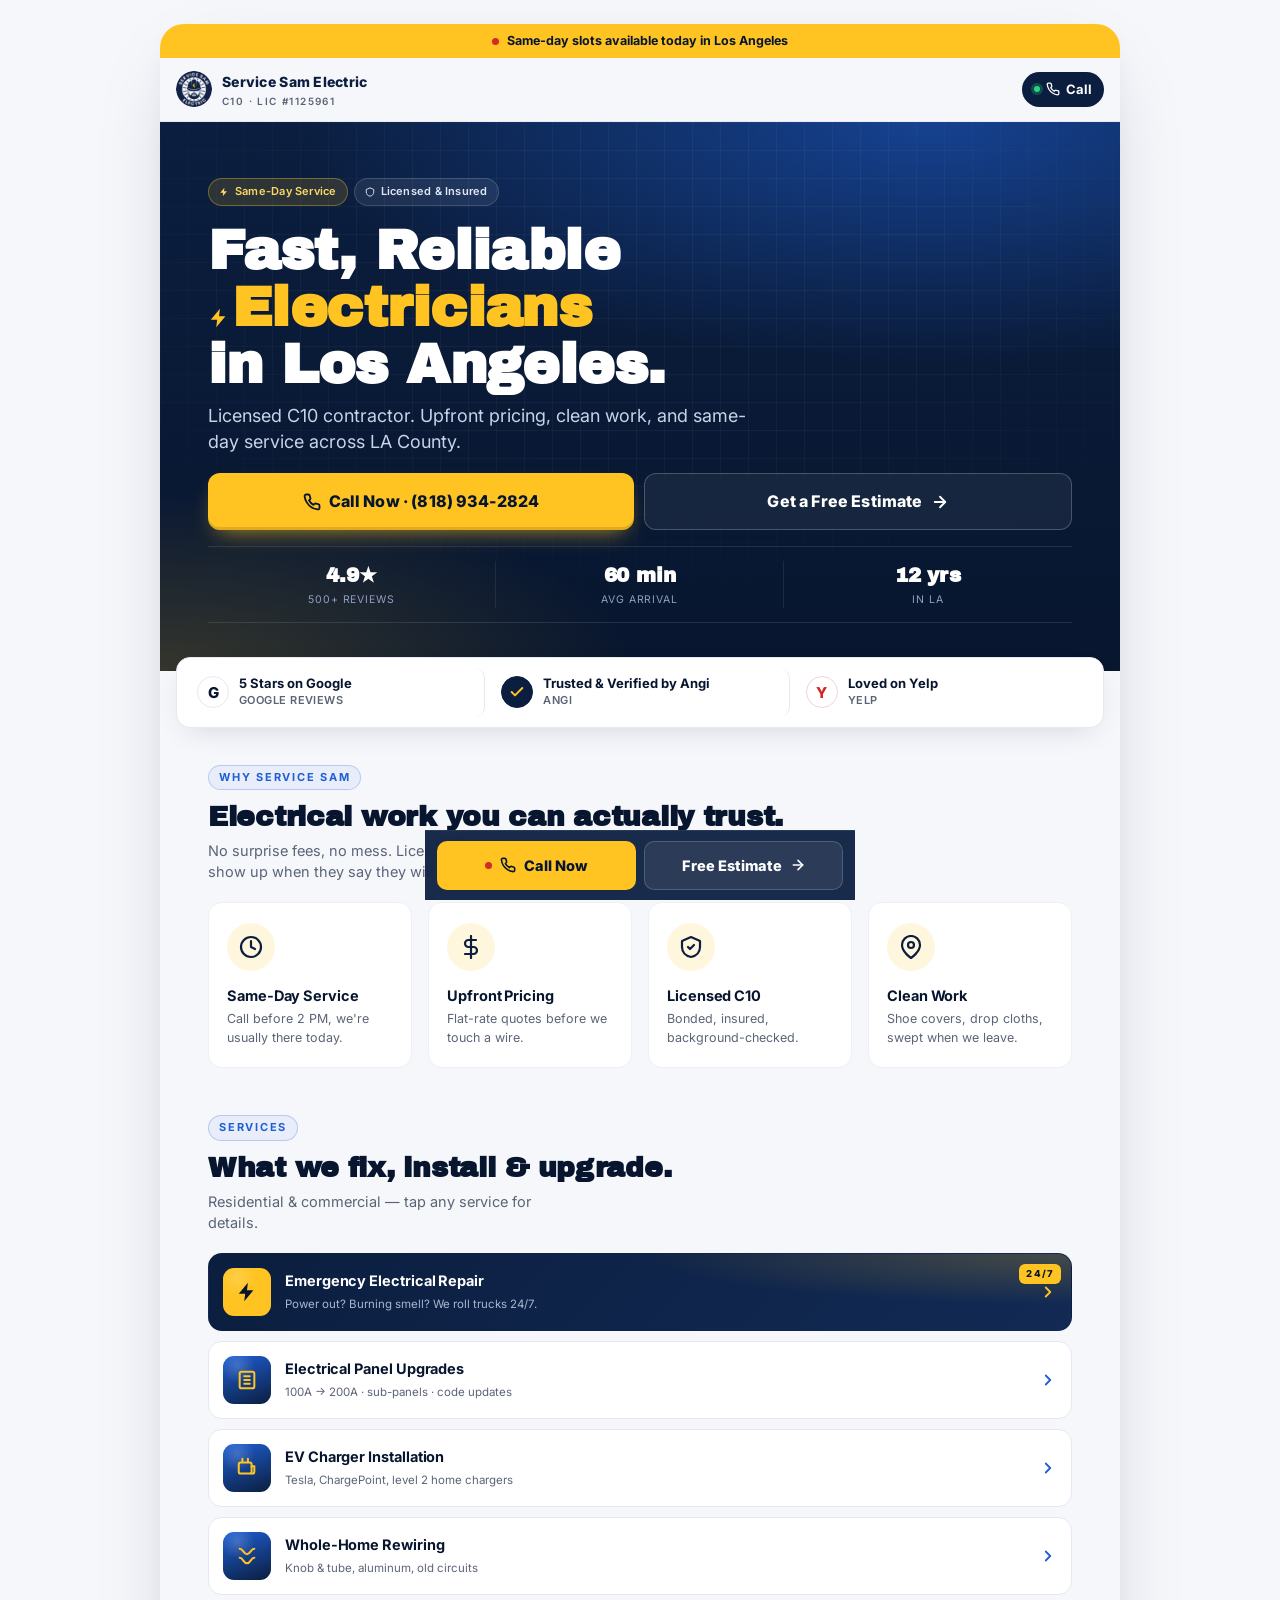
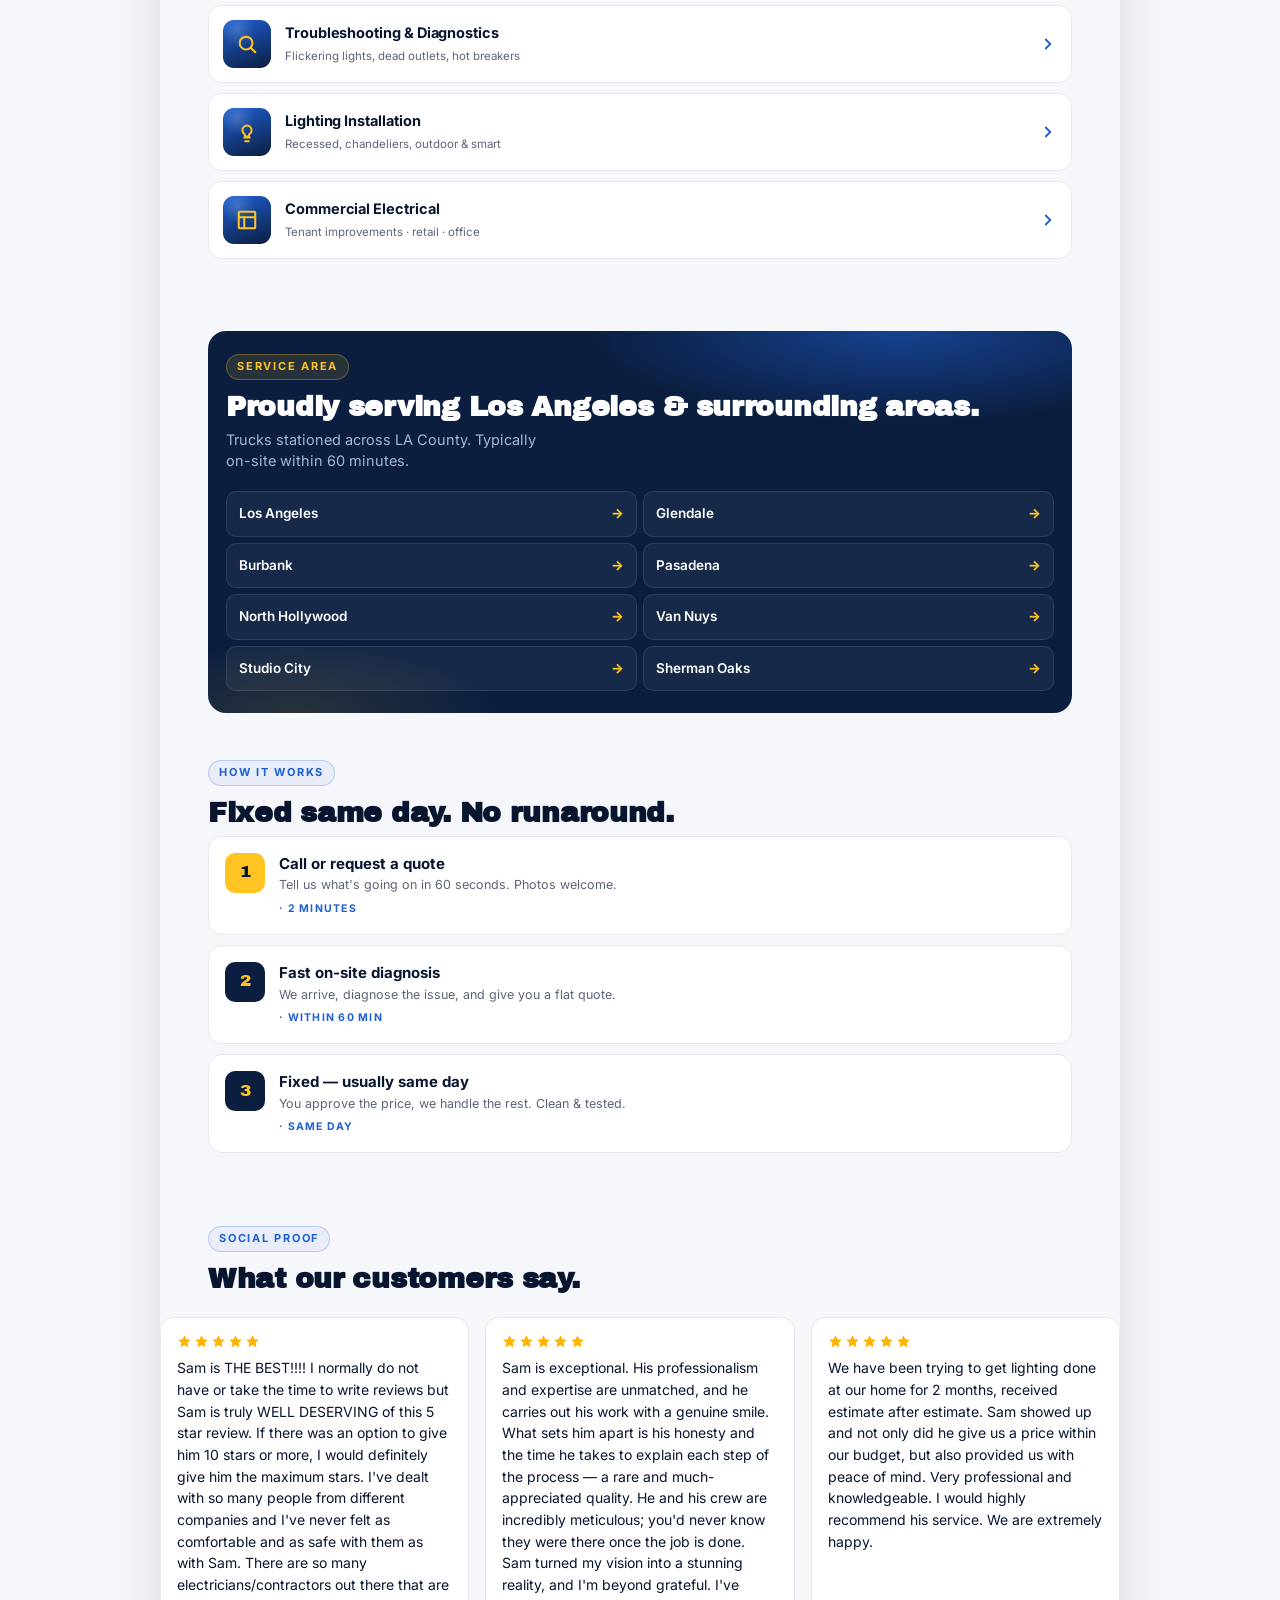
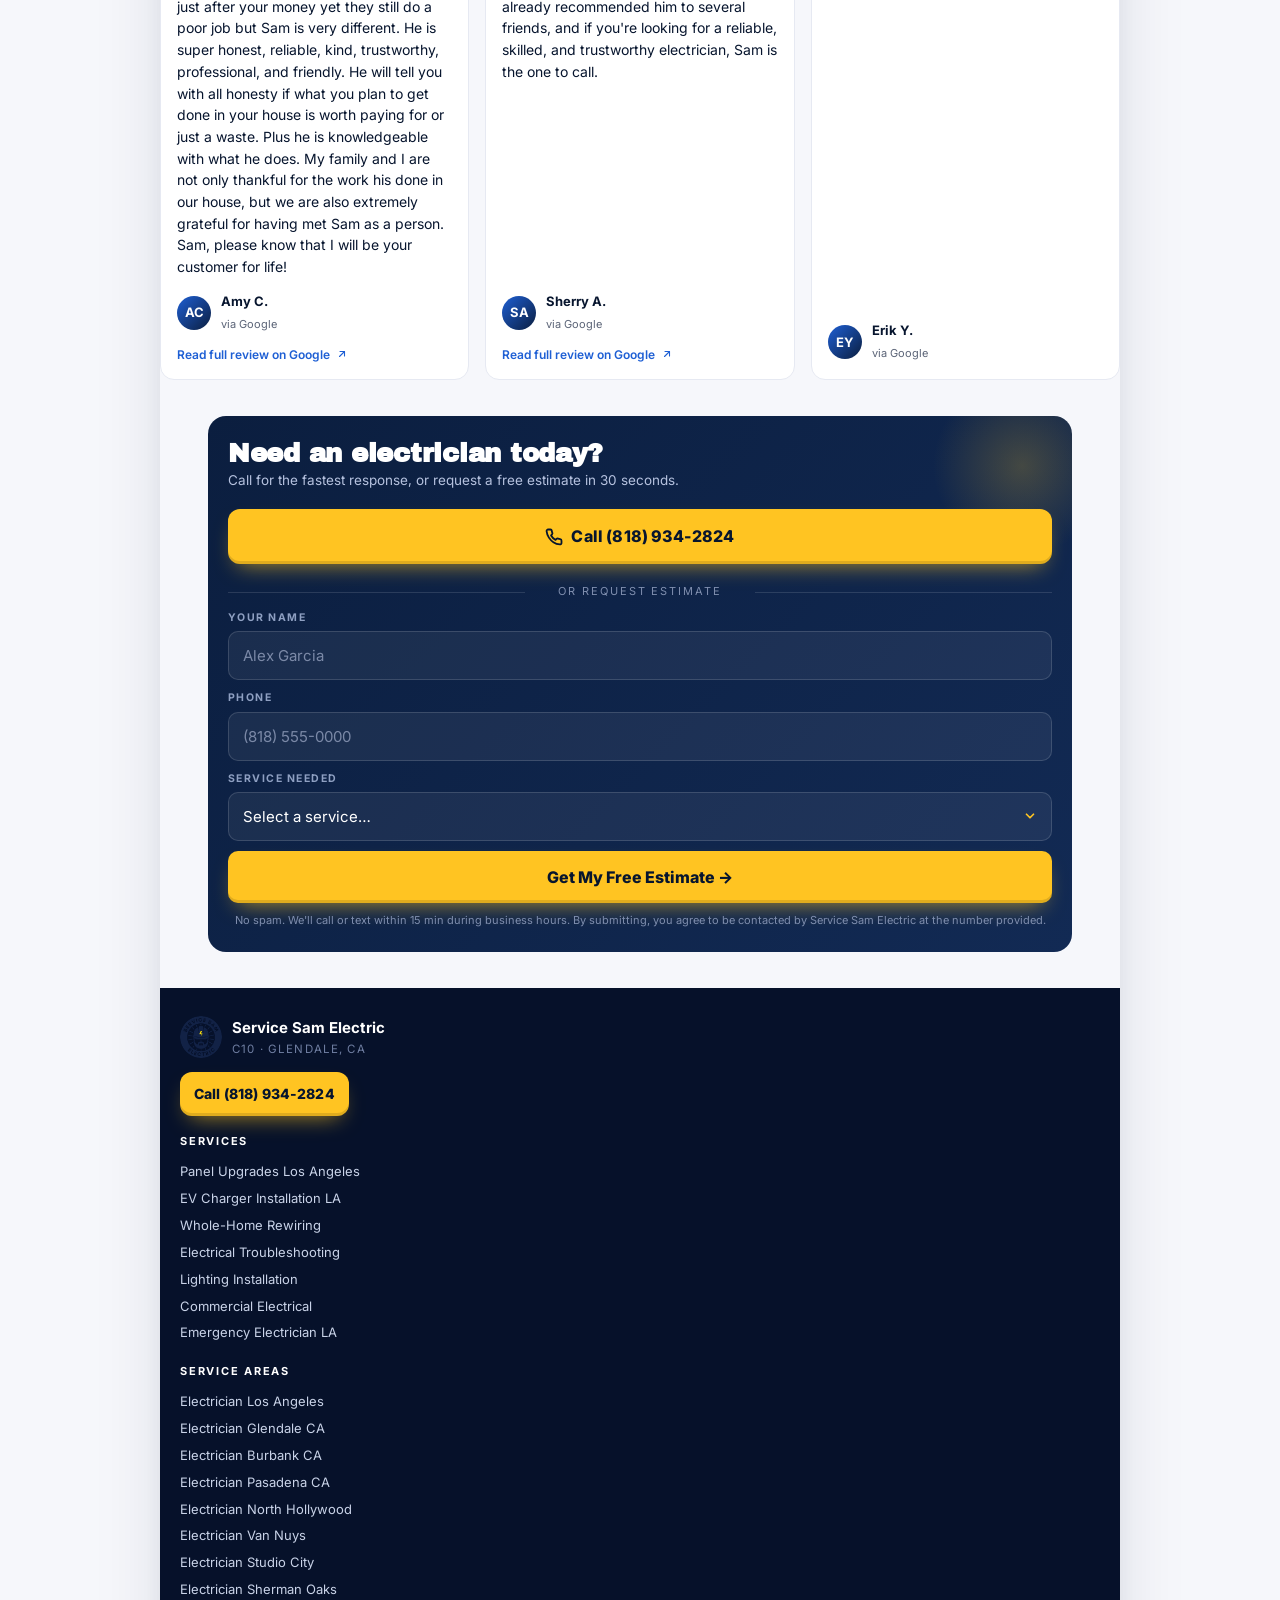
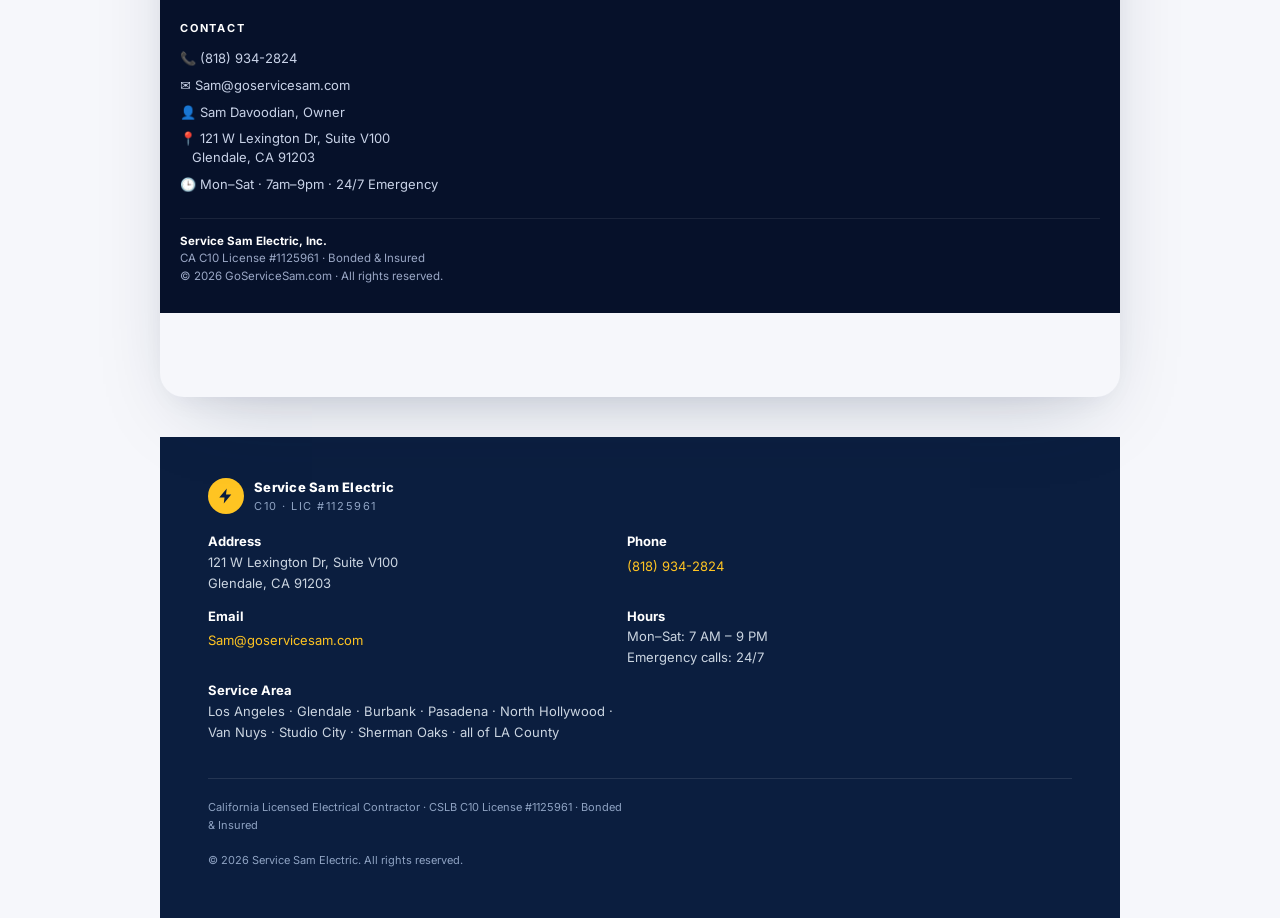
==== commit fce6a33c: "Real testimonials, updated trust signals, polished Why section, wire Web3Forms key" ====
--- a/index.html
+++ b/index.html
@@ -144,18 +144,32 @@
   .trust-strip{
     margin:-14px 16px 0;position:relative;z-index:5;
     background:#fff;border-radius:14px;
-    padding:14px 16px; display:flex;align-items:center;gap:12px;
+    padding:12px 10px;
+    display:flex;flex-direction:column;gap:8px;
     box-shadow:var(--shadow); border:1px solid var(--line);
   }
   .stars{display:flex;gap:2px}
   .stars svg{width:15px;height:15px;fill:#FFB400}
-  .trust-strip .g-logo{
-    width:28px;height:28px;border-radius:50%;
+  .trust-badge{
+    display:flex;align-items:center;gap:10px;
+    padding:8px 10px;border-radius:10px;
+    flex:1;min-width:0;
+  }
+  .trust-badge .tb-logo{
+    width:32px;height:32px;flex:0 0 32px;border-radius:50%;
     display:flex;align-items:center;justify-content:center;
-    background:#fff;border:1px solid var(--line);font-weight:800;font-size:15px;
-  }
-  .trust-strip b{font-size:14px}
-  .trust-strip small{display:block;color:var(--muted);font-size:11.5px;margin-top:1px}
+    font-weight:800;font-size:15px;line-height:1;
+    background:#fff;border:1px solid var(--line);color:var(--navy-ink);
+  }
+  .trust-badge .tb-logo.angi{background:var(--navy);color:var(--yellow);border-color:var(--navy)}
+  .trust-badge .tb-logo.yelp{background:#fff;color:#d32323;border-color:#f0d4d4}
+  .trust-badge .tb-text b{display:block;font-size:13px;color:var(--navy-ink);line-height:1.15}
+  .trust-badge .tb-text small{display:block;color:var(--muted);font-size:11px;letter-spacing:.04em;margin-top:2px;text-transform:uppercase;font-weight:600}
+  @media (min-width:560px){
+    .trust-strip{flex-direction:row;align-items:stretch;gap:6px;padding:10px}
+    .trust-badge{border-right:1px solid var(--line)}
+    .trust-badge:last-child{border-right:0}
+  }
 
   section{padding:36px 20px}
   .eyebrow{
@@ -173,17 +187,31 @@
   }
   .sec-lede{color:var(--muted);font-size:14.5px;margin:0 0 20px;max-width:36ch}
 
-  .why-grid{display:grid;grid-template-columns:1fr 1fr;gap:10px}
-  .why{background:#fff;border:1px solid var(--line);border-radius:var(--radius);padding:14px}
+  .why-grid{display:grid;grid-template-columns:1fr 1fr;gap:12px}
+  .why{
+    background:#fff;
+    border:1px solid #eef0f6;
+    border-radius:var(--radius);
+    padding:20px 18px;
+    transition:box-shadow .2s ease, transform .2s ease, border-color .2s ease;
+  }
   .why .ic{
-    width:34px;height:34px;border-radius:9px;
-    background:var(--navy);color:var(--yellow);
+    width:48px;height:48px;border-radius:50%;
+    background:rgba(255,196,34,.15);
+    color:var(--navy);
     display:flex;align-items:center;justify-content:center;
-    margin-bottom:10px;
-  }
-  .why .ic svg{width:18px;height:18px}
-  .why b{display:block;font-size:13.5px;color:var(--navy-ink);margin-bottom:3px}
-  .why p{margin:0;font-size:12px;color:var(--muted);line-height:1.4}
+    margin-bottom:14px;
+  }
+  .why .ic svg{width:24px;height:24px}
+  .why b{display:block;font-size:14.5px;color:var(--navy-ink);margin-bottom:4px;letter-spacing:-.005em}
+  .why p{margin:0;font-size:12.5px;color:var(--muted);line-height:1.5}
+  @media (hover:hover) and (min-width:768px){
+    .why:hover{
+      box-shadow:0 4px 20px -8px rgba(11,30,63,.08);
+      border-color:#e1e5ef;
+      transform:translateY(-1px);
+    }
+  }
 
   .services{display:flex;flex-direction:column;gap:10px}
   .svc{
@@ -282,17 +310,23 @@
     display:flex;gap:12px;overflow-x:auto;scroll-snap-type:x mandatory;
     margin:0 -20px;padding:0 20px 6px;
     scrollbar-width:none;
+    align-items:stretch;
   }
   .reviews-rail::-webkit-scrollbar{display:none}
   .review{
-    flex:0 0 78%;scroll-snap-align:start;
+    flex:0 0 86%;scroll-snap-align:start;
     background:#fff;border:1px solid var(--line);border-radius:var(--radius);
     padding:16px;
+    display:flex;flex-direction:column;
   }
   .review .stars{margin-bottom:8px}
-  .review q{display:block;font-size:14px;line-height:1.5;color:var(--navy-ink);quotes:none}
+  .review q{
+    display:block;font-size:14px;line-height:1.55;color:var(--navy-ink);
+    quotes:none; overflow-wrap:break-word; word-break:break-word; hyphens:auto;
+    flex:1;
+  }
   .review q::before,.review q::after{content:""}
-  .review .who{display:flex;align-items:center;gap:10px;margin-top:12px}
+  .review .who{display:flex;align-items:center;gap:10px;margin-top:14px}
   .review .av{
     width:34px;height:34px;border-radius:50%;
     background:linear-gradient(135deg,#1E5FD4,#0B1E3F);color:#fff;
@@ -300,6 +334,19 @@
   }
   .review .who b{font-size:13px;display:block;color:var(--navy-ink)}
   .review .who small{color:var(--muted);font-size:11px}
+  .review .read-more{
+    display:inline-flex;align-items:center;gap:6px;margin-top:12px;
+    font-size:12px;color:var(--blue);text-decoration:none;font-weight:600;
+  }
+  .review .read-more:hover{text-decoration:underline}
+  .review .read-more svg{width:12px;height:12px}
+  @media (min-width:768px){
+    .reviews-rail{
+      display:grid;grid-template-columns:repeat(3,1fr);gap:16px;
+      overflow:visible;margin:0;padding:0;
+    }
+    .review{flex:none;height:100%}
+  }
 
   .ba{background:#fff;border:1px solid var(--line);border-radius:var(--radius);padding:14px;margin-top:16px}
   .ba-row{display:grid;grid-template-columns:1fr 1fr;gap:8px}
@@ -515,13 +562,14 @@
     .cta-stack { flex-direction: row !important; }
     .cta-stack .btn { flex: 1; }
     section:not(.hero) { padding-left: 48px !important; padding-right: 48px !important; }
-    .why-grid { grid-template-columns: repeat(3, 1fr) !important; }
+    .why-grid { grid-template-columns: repeat(2, 1fr) !important; gap: 16px !important; }
     .svc-page { padding-left: 48px !important; padding-right: 48px !important; }
   }
   @media (min-width: 1100px) {
     .phone { max-width: 960px; }
     .services { grid-template-columns: repeat(3, 1fr) !important; }
     .areas-grid { grid-template-columns: repeat(4, 1fr) !important; }
+    .why-grid { grid-template-columns: repeat(4, 1fr) !important; }
   }
   /* Smooth anchor scrolling for service sub-page links */
   html { scroll-behavior: smooth; }
@@ -594,18 +642,29 @@
   </section>
 
   <!-- Trust strip -->
-  <div class="trust-strip">
-    <div class="g-logo" aria-label="Google">G</div>
-    <div style="flex:1">
-      <div class="stars" aria-label="5 star rating">
-        <svg viewBox="0 0 24 24"><path d="M12 2l3.09 6.26L22 9.27l-5 4.87 1.18 6.88L12 17.77l-6.18 3.25L7 14.14 2 9.27l6.91-1.01L12 2z"></path></svg>
-        <svg viewBox="0 0 24 24"><path d="M12 2l3.09 6.26L22 9.27l-5 4.87 1.18 6.88L12 17.77l-6.18 3.25L7 14.14 2 9.27l6.91-1.01L12 2z"></path></svg>
-        <svg viewBox="0 0 24 24"><path d="M12 2l3.09 6.26L22 9.27l-5 4.87 1.18 6.88L12 17.77l-6.18 3.25L7 14.14 2 9.27l6.91-1.01L12 2z"></path></svg>
-        <svg viewBox="0 0 24 24"><path d="M12 2l3.09 6.26L22 9.27l-5 4.87 1.18 6.88L12 17.77l-6.18 3.25L7 14.14 2 9.27l6.91-1.01L12 2z"></path></svg>
-        <svg viewBox="0 0 24 24"><path d="M12 2l3.09 6.26L22 9.27l-5 4.87 1.18 6.88L12 17.77l-6.18 3.25L7 14.14 2 9.27l6.91-1.01L12 2z"></path></svg>
-      </div>
-      <b>4.9 on Google</b>
-      <small>Based on 523 verified reviews</small>
+  <div class="trust-strip" aria-label="Trusted across top review platforms">
+    <div class="trust-badge">
+      <div class="tb-logo" aria-hidden="true">G</div>
+      <div class="tb-text">
+        <b>5 Stars on Google</b>
+        <small>Google Reviews</small>
+      </div>
+    </div>
+    <div class="trust-badge">
+      <div class="tb-logo angi" aria-hidden="true">
+        <svg viewBox="0 0 24 24" fill="currentColor" width="16" height="16"><path d="M20 6L9 17l-5-5" stroke="currentColor" stroke-width="3" stroke-linecap="round" stroke-linejoin="round" fill="none"/></svg>
+      </div>
+      <div class="tb-text">
+        <b>Trusted &amp; Verified by Angi</b>
+        <small>Angi</small>
+      </div>
+    </div>
+    <div class="trust-badge">
+      <div class="tb-logo yelp" aria-hidden="true">Y</div>
+      <div class="tb-text">
+        <b>Loved on Yelp</b>
+        <small>Yelp</small>
+      </div>
     </div>
   </div>
 
@@ -732,74 +791,52 @@
   <!-- REVIEWS -->
   <section style="padding-bottom:16px">
     <span class="eyebrow">Social Proof</span>
-    <h2 class="sec">Loved by 500+ Angelenos.</h2>
-    <div class="reviews-head">
-      <div class="big">4.9</div>
-      <div style="flex:1">
-        <div class="stars">
-          <svg viewBox="0 0 24 24"><path d="M12 2l3.09 6.26L22 9.27l-5 4.87 1.18 6.88L12 17.77l-6.18 3.25L7 14.14 2 9.27l6.91-1.01L12 2z"></path></svg>
-          <svg viewBox="0 0 24 24"><path d="M12 2l3.09 6.26L22 9.27l-5 4.87 1.18 6.88L12 17.77l-6.18 3.25L7 14.14 2 9.27l6.91-1.01L12 2z"></path></svg>
-          <svg viewBox="0 0 24 24"><path d="M12 2l3.09 6.26L22 9.27l-5 4.87 1.18 6.88L12 17.77l-6.18 3.25L7 14.14 2 9.27l6.91-1.01L12 2z"></path></svg>
-          <svg viewBox="0 0 24 24"><path d="M12 2l3.09 6.26L22 9.27l-5 4.87 1.18 6.88L12 17.77l-6.18 3.25L7 14.14 2 9.27l6.91-1.01L12 2z"></path></svg>
-          <svg viewBox="0 0 24 24"><path d="M12 2l3.09 6.26L22 9.27l-5 4.87 1.18 6.88L12 17.77l-6.18 3.25L7 14.14 2 9.27l6.91-1.01L12 2z"></path></svg>
-        </div>
-        <small>523 reviews · Google · Yelp · Nextdoor</small>
-      </div>
-    </div>
+    <h2 class="sec">What our customers say.</h2>
   </section>
 
   <div class="reviews-rail">
     <div class="review">
-      <div class="stars">
-        <svg viewBox="0 0 24 24"><path d="M12 2l3.09 6.26L22 9.27l-5 4.87 1.18 6.88L12 17.77l-6.18 3.25L7 14.14 2 9.27l6.91-1.01L12 2z"></path></svg>
-        <svg viewBox="0 0 24 24"><path d="M12 2l3.09 6.26L22 9.27l-5 4.87 1.18 6.88L12 17.77l-6.18 3.25L7 14.14 2 9.27l6.91-1.01L12 2z"></path></svg>
-        <svg viewBox="0 0 24 24"><path d="M12 2l3.09 6.26L22 9.27l-5 4.87 1.18 6.88L12 17.77l-6.18 3.25L7 14.14 2 9.27l6.91-1.01L12 2z"></path></svg>
-        <svg viewBox="0 0 24 24"><path d="M12 2l3.09 6.26L22 9.27l-5 4.87 1.18 6.88L12 17.77l-6.18 3.25L7 14.14 2 9.27l6.91-1.01L12 2z"></path></svg>
-        <svg viewBox="0 0 24 24"><path d="M12 2l3.09 6.26L22 9.27l-5 4.87 1.18 6.88L12 17.77l-6.18 3.25L7 14.14 2 9.27l6.91-1.01L12 2z"></path></svg>
-      </div>
-      <q>Our panel blew on a Sunday. Sam's crew showed up in under an hour and had power back before dinner. Honest price, no drama.</q>
-      <div class="who"><div class="av">MR</div><div><b>Marisol R.</b><small>Silver Lake · Panel upgrade</small></div></div>
+      <div class="stars" aria-label="5 star rating">
+        <svg viewBox="0 0 24 24"><path d="M12 2l3.09 6.26L22 9.27l-5 4.87 1.18 6.88L12 17.77l-6.18 3.25L7 14.14 2 9.27l6.91-1.01L12 2z"></path></svg>
+        <svg viewBox="0 0 24 24"><path d="M12 2l3.09 6.26L22 9.27l-5 4.87 1.18 6.88L12 17.77l-6.18 3.25L7 14.14 2 9.27l6.91-1.01L12 2z"></path></svg>
+        <svg viewBox="0 0 24 24"><path d="M12 2l3.09 6.26L22 9.27l-5 4.87 1.18 6.88L12 17.77l-6.18 3.25L7 14.14 2 9.27l6.91-1.01L12 2z"></path></svg>
+        <svg viewBox="0 0 24 24"><path d="M12 2l3.09 6.26L22 9.27l-5 4.87 1.18 6.88L12 17.77l-6.18 3.25L7 14.14 2 9.27l6.91-1.01L12 2z"></path></svg>
+        <svg viewBox="0 0 24 24"><path d="M12 2l3.09 6.26L22 9.27l-5 4.87 1.18 6.88L12 17.77l-6.18 3.25L7 14.14 2 9.27l6.91-1.01L12 2z"></path></svg>
+      </div>
+      <q>Sam is THE BEST!!!! I normally do not have or take the time to write reviews but Sam is truly WELL DESERVING of this 5 star review. If there was an option to give him 10 stars or more, I would definitely give him the maximum stars. I've dealt with so many people from different companies and I've never felt as comfortable and as safe with them as with Sam. There are so many electricians/contractors out there that are just after your money yet they still do a poor job but Sam is very different. He is super honest, reliable, kind, trustworthy, professional, and friendly. He will tell you with all honesty if what you plan to get done in your house is worth paying for or just a waste. Plus he is knowledgeable with what he does. My family and I are not only thankful for the work his done in our house, but we are also extremely grateful for having met Sam as a person. Sam, please know that I will be your customer for life!</q>
+      <div class="who"><div class="av">AC</div><div><b>Amy C.</b><small>via Google</small></div></div>
+      <a class="read-more" href="https://www.google.com/search?q=Service+Sam+Electric" target="_blank" rel="noopener noreferrer">
+        Read full review on Google
+        <svg viewBox="0 0 24 24" fill="none" stroke="currentColor" stroke-width="2.2" stroke-linecap="round" stroke-linejoin="round"><path d="M7 17L17 7"></path><polyline points="8 7 17 7 17 16"></polyline></svg>
+      </a>
     </div>
     <div class="review">
-      <div class="stars">
-        <svg viewBox="0 0 24 24"><path d="M12 2l3.09 6.26L22 9.27l-5 4.87 1.18 6.88L12 17.77l-6.18 3.25L7 14.14 2 9.27l6.91-1.01L12 2z"></path></svg>
-        <svg viewBox="0 0 24 24"><path d="M12 2l3.09 6.26L22 9.27l-5 4.87 1.18 6.88L12 17.77l-6.18 3.25L7 14.14 2 9.27l6.91-1.01L12 2z"></path></svg>
-        <svg viewBox="0 0 24 24"><path d="M12 2l3.09 6.26L22 9.27l-5 4.87 1.18 6.88L12 17.77l-6.18 3.25L7 14.14 2 9.27l6.91-1.01L12 2z"></path></svg>
-        <svg viewBox="0 0 24 24"><path d="M12 2l3.09 6.26L22 9.27l-5 4.87 1.18 6.88L12 17.77l-6.18 3.25L7 14.14 2 9.27l6.91-1.01L12 2z"></path></svg>
-        <svg viewBox="0 0 24 24"><path d="M12 2l3.09 6.26L22 9.27l-5 4.87 1.18 6.88L12 17.77l-6.18 3.25L7 14.14 2 9.27l6.91-1.01L12 2z"></path></svg>
-      </div>
-      <q>Had 3 other quotes for our EV charger. Sam beat them all and finished in a morning. Clean install, permit included.</q>
-      <div class="who"><div class="av">DK</div><div><b>Derek K.</b><small>Burbank · EV charger</small></div></div>
+      <div class="stars" aria-label="5 star rating">
+        <svg viewBox="0 0 24 24"><path d="M12 2l3.09 6.26L22 9.27l-5 4.87 1.18 6.88L12 17.77l-6.18 3.25L7 14.14 2 9.27l6.91-1.01L12 2z"></path></svg>
+        <svg viewBox="0 0 24 24"><path d="M12 2l3.09 6.26L22 9.27l-5 4.87 1.18 6.88L12 17.77l-6.18 3.25L7 14.14 2 9.27l6.91-1.01L12 2z"></path></svg>
+        <svg viewBox="0 0 24 24"><path d="M12 2l3.09 6.26L22 9.27l-5 4.87 1.18 6.88L12 17.77l-6.18 3.25L7 14.14 2 9.27l6.91-1.01L12 2z"></path></svg>
+        <svg viewBox="0 0 24 24"><path d="M12 2l3.09 6.26L22 9.27l-5 4.87 1.18 6.88L12 17.77l-6.18 3.25L7 14.14 2 9.27l6.91-1.01L12 2z"></path></svg>
+        <svg viewBox="0 0 24 24"><path d="M12 2l3.09 6.26L22 9.27l-5 4.87 1.18 6.88L12 17.77l-6.18 3.25L7 14.14 2 9.27l6.91-1.01L12 2z"></path></svg>
+      </div>
+      <q>Sam is exceptional. His professionalism and expertise are unmatched, and he carries out his work with a genuine smile. What sets him apart is his honesty and the time he takes to explain each step of the process — a rare and much-appreciated quality. He and his crew are incredibly meticulous; you'd never know they were there once the job is done. Sam turned my vision into a stunning reality, and I'm beyond grateful. I've already recommended him to several friends, and if you're looking for a reliable, skilled, and trustworthy electrician, Sam is the one to call.</q>
+      <div class="who"><div class="av">SA</div><div><b>Sherry A.</b><small>via Google</small></div></div>
+      <a class="read-more" href="https://www.google.com/search?q=Service+Sam+Electric" target="_blank" rel="noopener noreferrer">
+        Read full review on Google
+        <svg viewBox="0 0 24 24" fill="none" stroke="currentColor" stroke-width="2.2" stroke-linecap="round" stroke-linejoin="round"><path d="M7 17L17 7"></path><polyline points="8 7 17 7 17 16"></polyline></svg>
+      </a>
     </div>
     <div class="review">
-      <div class="stars">
-        <svg viewBox="0 0 24 24"><path d="M12 2l3.09 6.26L22 9.27l-5 4.87 1.18 6.88L12 17.77l-6.18 3.25L7 14.14 2 9.27l6.91-1.01L12 2z"></path></svg>
-        <svg viewBox="0 0 24 24"><path d="M12 2l3.09 6.26L22 9.27l-5 4.87 1.18 6.88L12 17.77l-6.18 3.25L7 14.14 2 9.27l6.91-1.01L12 2z"></path></svg>
-        <svg viewBox="0 0 24 24"><path d="M12 2l3.09 6.26L22 9.27l-5 4.87 1.18 6.88L12 17.77l-6.18 3.25L7 14.14 2 9.27l6.91-1.01L12 2z"></path></svg>
-        <svg viewBox="0 0 24 24"><path d="M12 2l3.09 6.26L22 9.27l-5 4.87 1.18 6.88L12 17.77l-6.18 3.25L7 14.14 2 9.27l6.91-1.01L12 2z"></path></svg>
-        <svg viewBox="0 0 24 24"><path d="M12 2l3.09 6.26L22 9.27l-5 4.87 1.18 6.88L12 17.77l-6.18 3.25L7 14.14 2 9.27l6.91-1.01L12 2z"></path></svg>
-      </div>
-      <q>I manage 6 rentals. Sam is my first call for anything electrical. Fair pricing, great communication, real pros.</q>
-      <div class="who"><div class="av">AT</div><div><b>Angela T.</b><small>Pasadena · Property mgmt</small></div></div>
-    </div>
-  </div>
-
-  <section style="padding-top:18px">
-    <div class="ba">
-      <span class="eyebrow" style="margin-bottom:6px">Before · After</span>
-      <div style="display:flex;justify-content:space-between;align-items:center;margin-bottom:10px">
-        <b style="font-size:14px;color:var(--navy-ink)">Sherman Oaks panel replacement</b>
-        <small style="color:var(--muted);font-size:11px">1 day job</small>
-      </div>
-      <div class="ba-row">
-        <div class="ba-img a"><span class="ba-tag">BEFORE</span>before.jpg — burned 1970s panel</div>
-        <div class="ba-img"><span class="ba-tag y">AFTER</span>after.jpg — new 200A panel</div>
-      </div>
-      <span class="ba-cap">Federal Pacific → 200A Square D upgrade
-        <small>Permit pulled, inspected, and passed same week.</small>
-      </span>
-    </div>
-  </section>
+      <div class="stars" aria-label="5 star rating">
+        <svg viewBox="0 0 24 24"><path d="M12 2l3.09 6.26L22 9.27l-5 4.87 1.18 6.88L12 17.77l-6.18 3.25L7 14.14 2 9.27l6.91-1.01L12 2z"></path></svg>
+        <svg viewBox="0 0 24 24"><path d="M12 2l3.09 6.26L22 9.27l-5 4.87 1.18 6.88L12 17.77l-6.18 3.25L7 14.14 2 9.27l6.91-1.01L12 2z"></path></svg>
+        <svg viewBox="0 0 24 24"><path d="M12 2l3.09 6.26L22 9.27l-5 4.87 1.18 6.88L12 17.77l-6.18 3.25L7 14.14 2 9.27l6.91-1.01L12 2z"></path></svg>
+        <svg viewBox="0 0 24 24"><path d="M12 2l3.09 6.26L22 9.27l-5 4.87 1.18 6.88L12 17.77l-6.18 3.25L7 14.14 2 9.27l6.91-1.01L12 2z"></path></svg>
+        <svg viewBox="0 0 24 24"><path d="M12 2l3.09 6.26L22 9.27l-5 4.87 1.18 6.88L12 17.77l-6.18 3.25L7 14.14 2 9.27l6.91-1.01L12 2z"></path></svg>
+      </div>
+      <q>We have been trying to get lighting done at our home for 2 months, received estimate after estimate. Sam showed up and not only did he give us a price within our budget, but also provided us with peace of mind. Very professional and knowledgeable. I would highly recommend his service. We are extremely happy.</q>
+      <div class="who"><div class="av">EY</div><div><b>Erik Y.</b><small>via Google</small></div></div>
+    </div>
+  </div>
 
   <!-- CTA + FORM -->
   <section id="quote">
@@ -813,7 +850,7 @@
       <div class="or">OR REQUEST ESTIMATE</div>
       <form id="quoteForm" onsubmit="return submitQuote(event)">
         <!-- Web3Forms access key — replace with key registered to Sam@goservicesam.com -->
-        <input type="hidden" name="access_key" value="YOUR_SERVICE_SAM_WEB3FORMS_KEY">
+        <input type="hidden" name="access_key" value="11ac3944-7c91-4632-9b00-2c6071c85345">
         <input type="hidden" name="subject" value="New lead from goservicesam.com">
         <input type="hidden" name="from_name" value="Service Sam Electric Website">
         <input type="hidden" name="redirect" value="false">
@@ -1200,7 +1237,7 @@
   },
   "areaServed":["Los Angeles","Glendale","Burbank","Pasadena","North Hollywood","Van Nuys","Studio City","Sherman Oaks"],
   "openingHours":"Mo-Sa 07:00-21:00",
-  "aggregateRating":{"@type":"AggregateRating","ratingValue":"4.9","reviewCount":"523"},
+  "aggregateRating":{"@type":"AggregateRating","ratingValue":"5.0","reviewCount":"10"},
   "identifier":"CA C10 License #1125961"
 }
 </script>
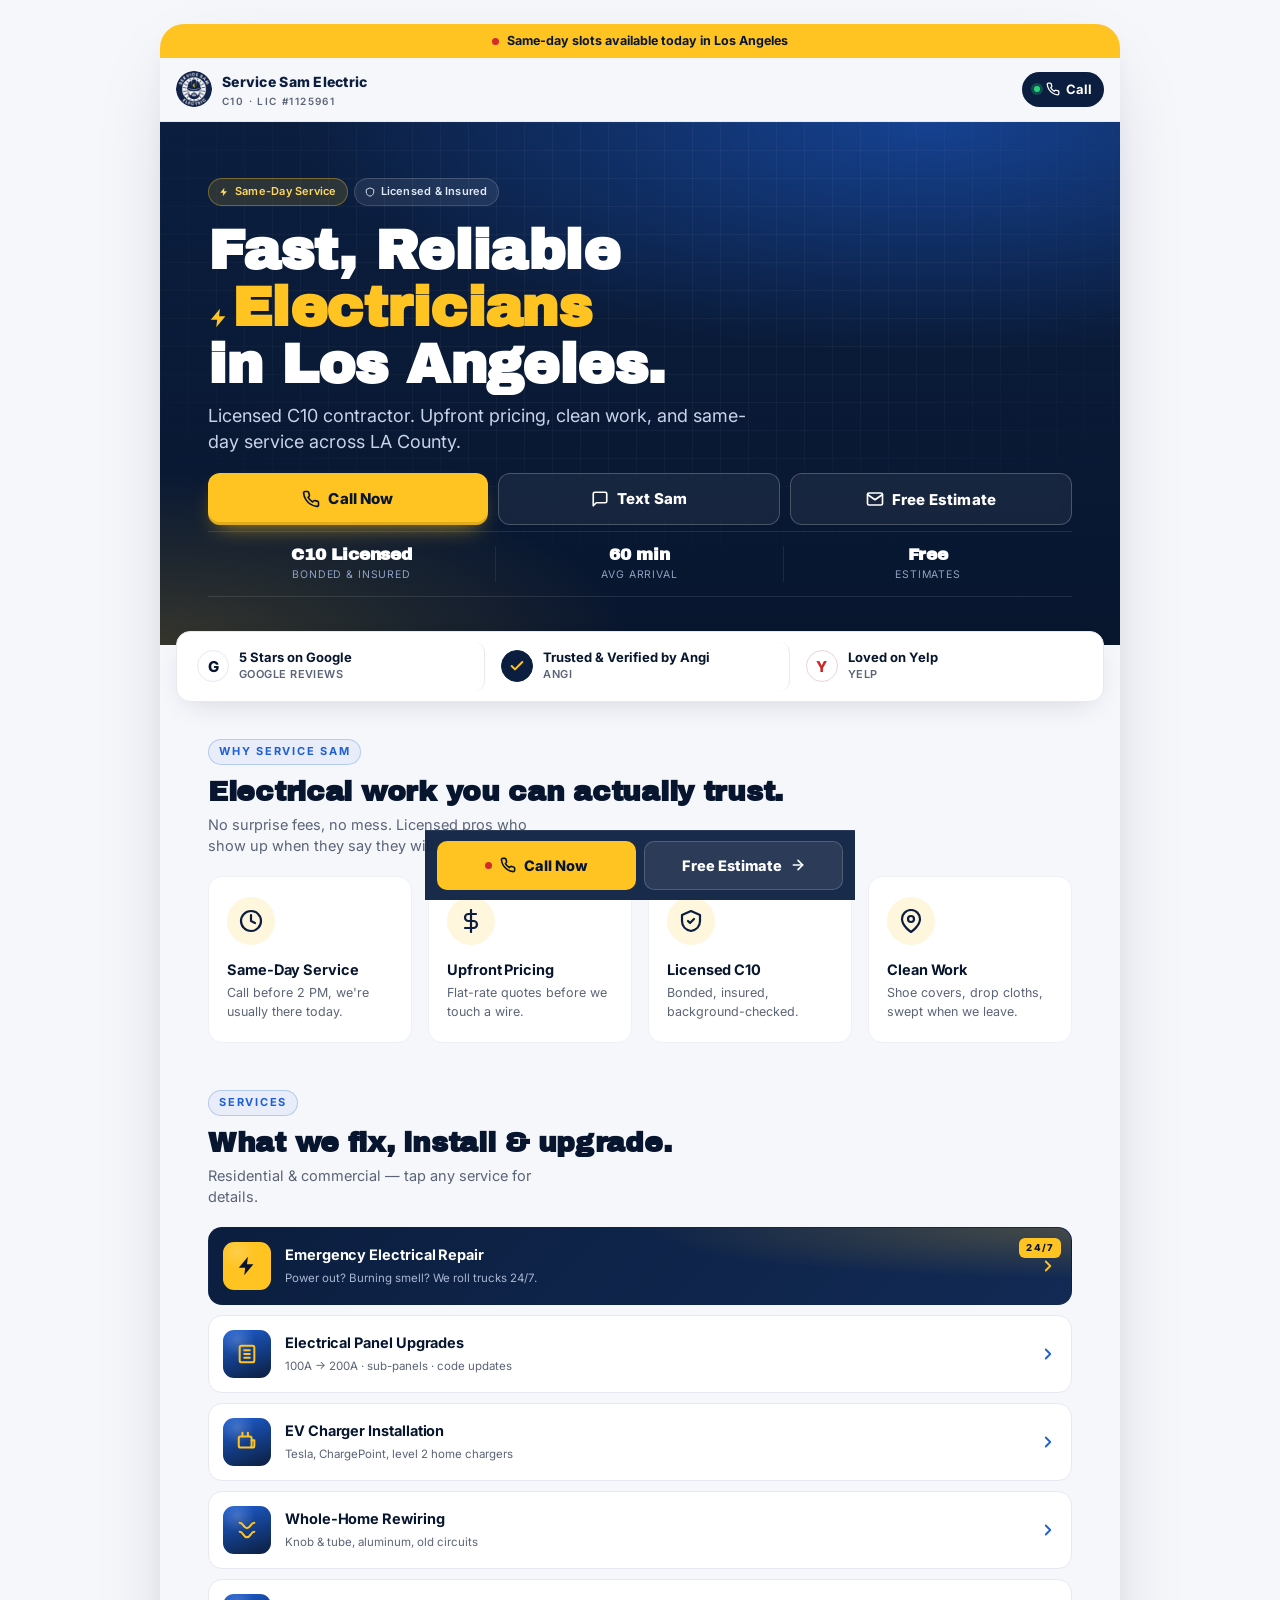
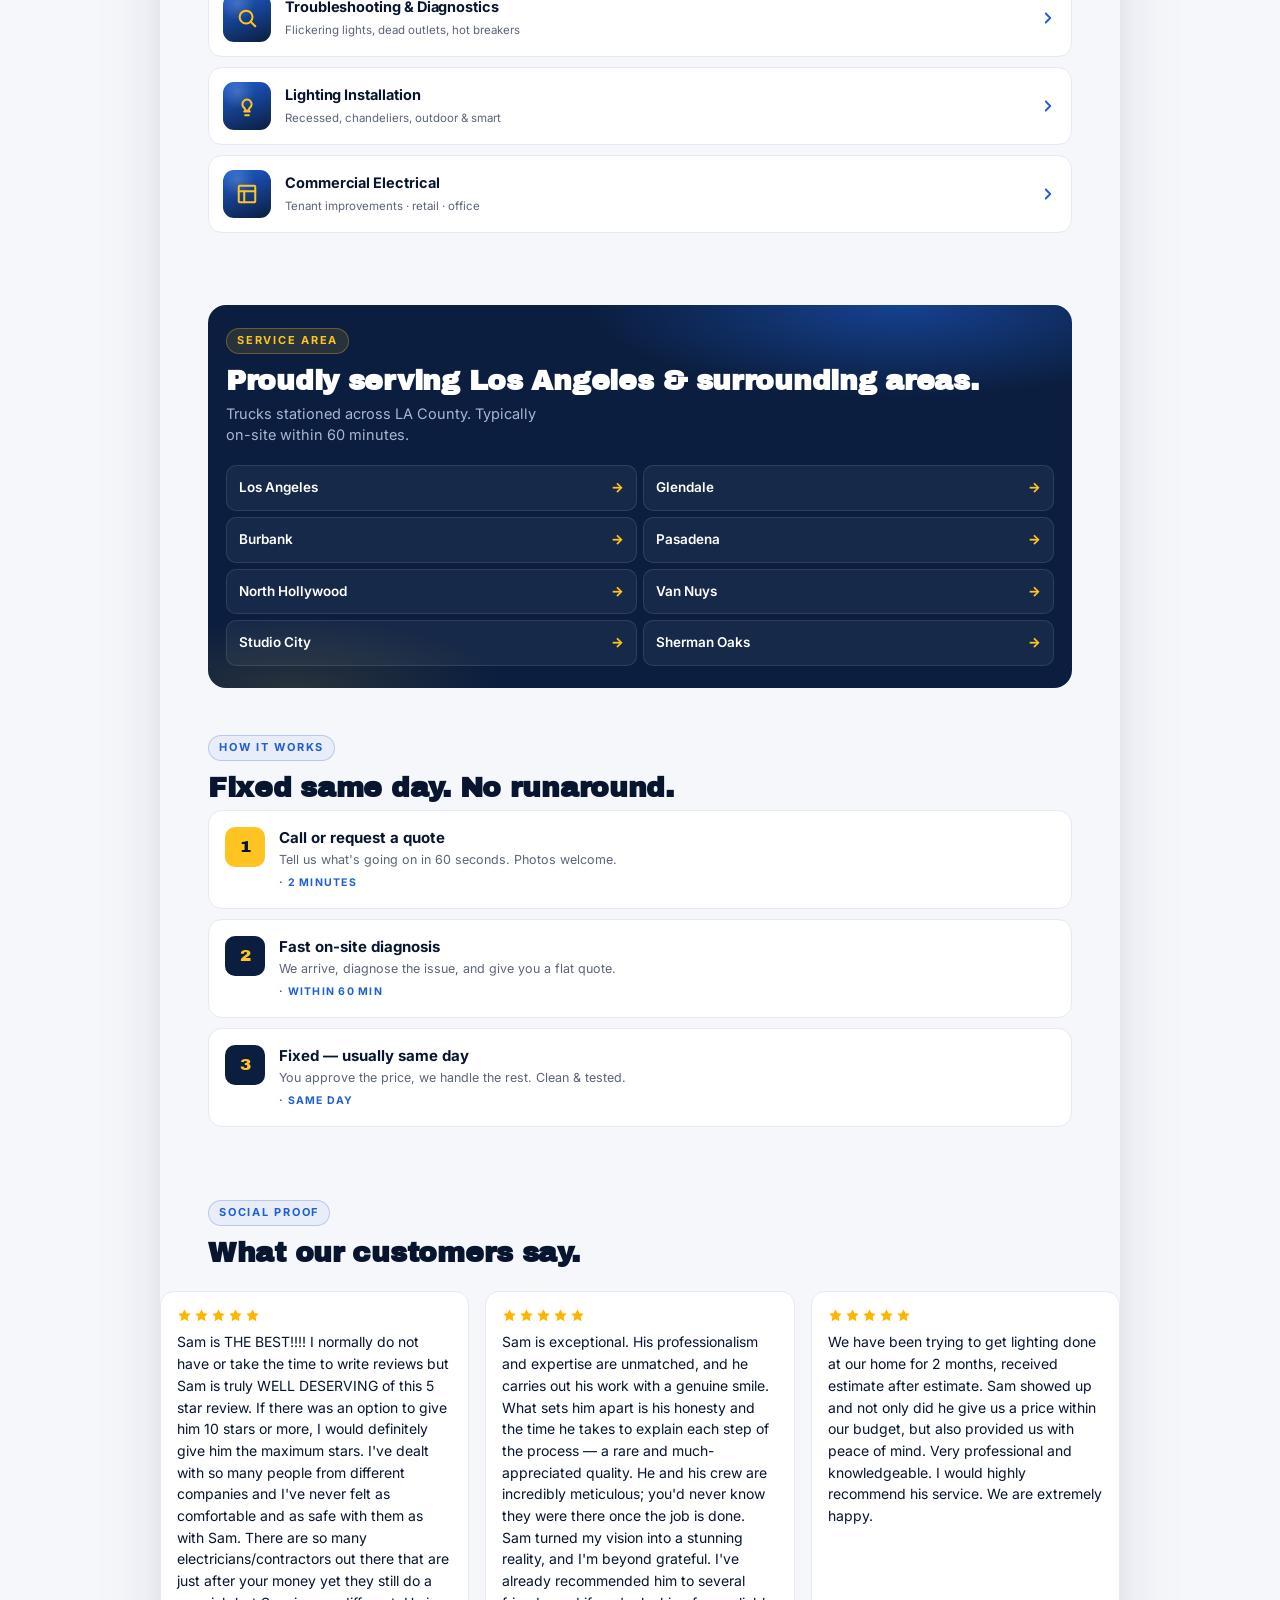
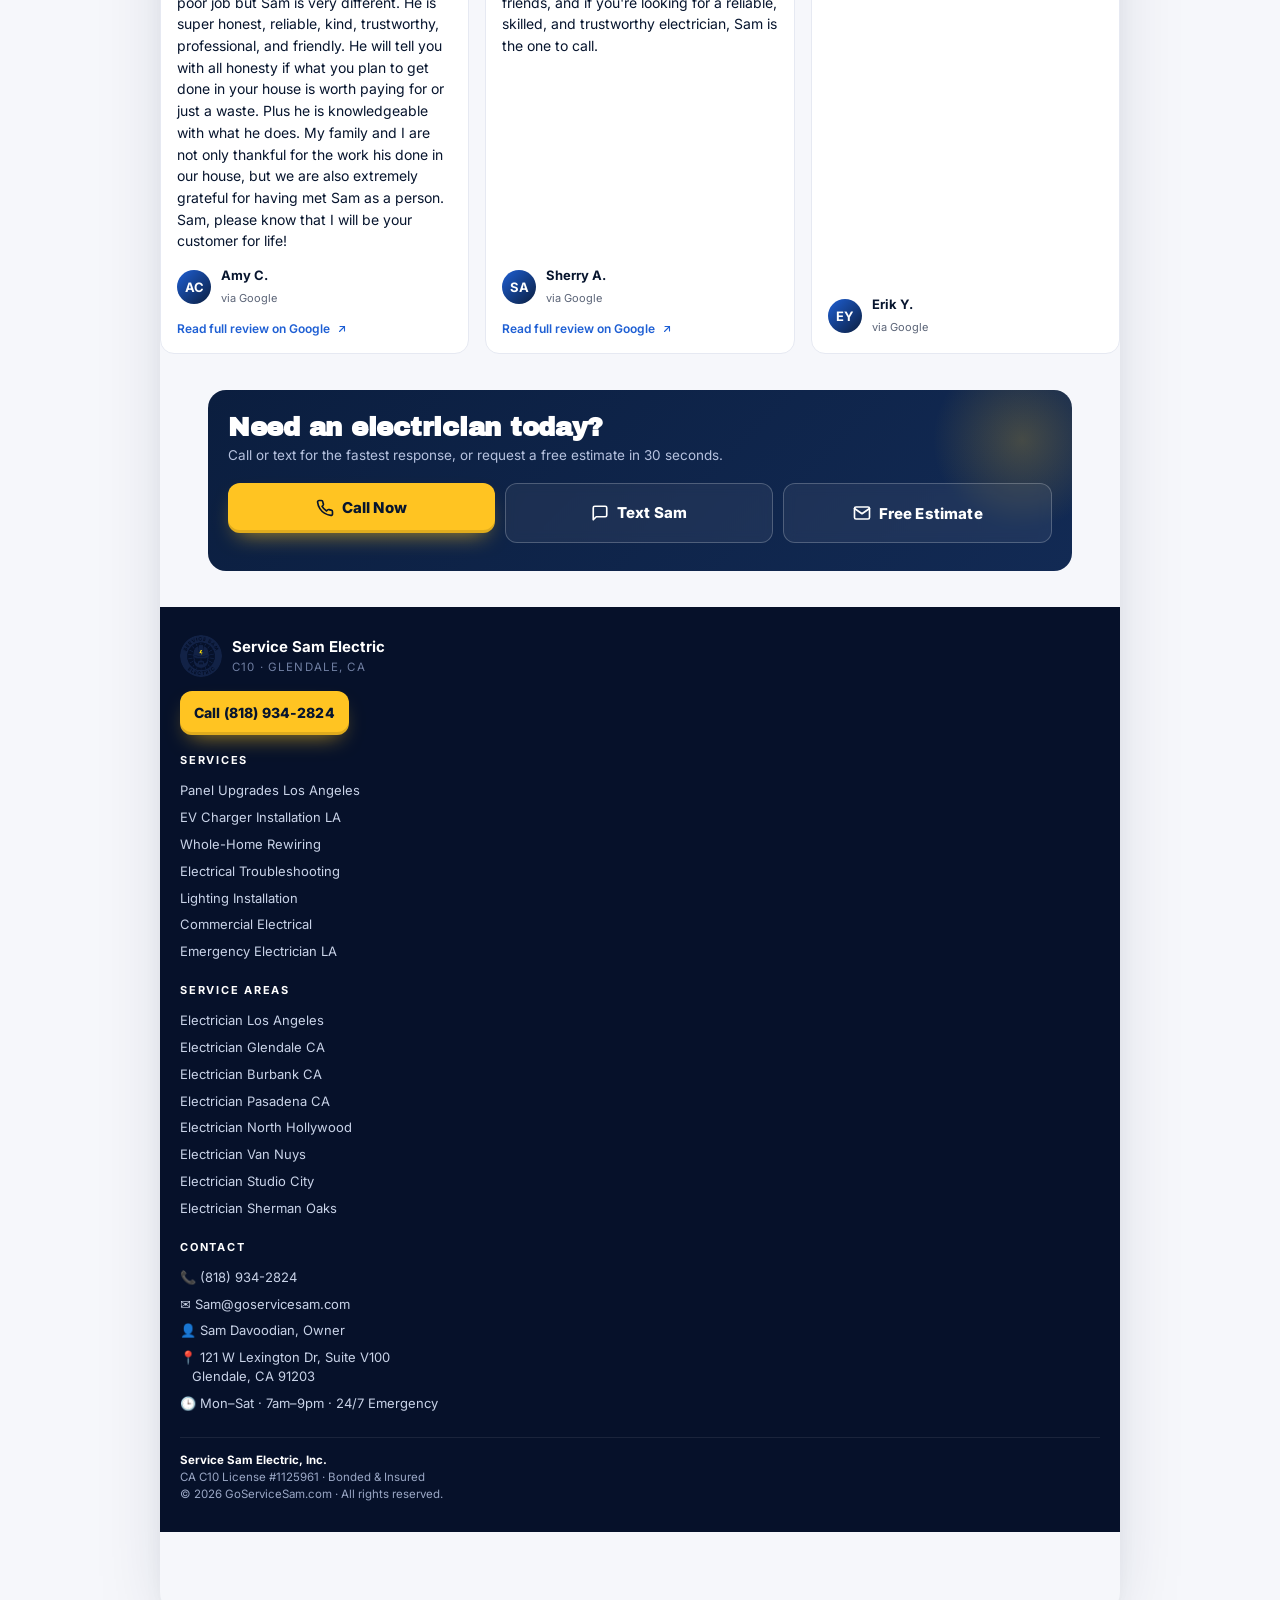
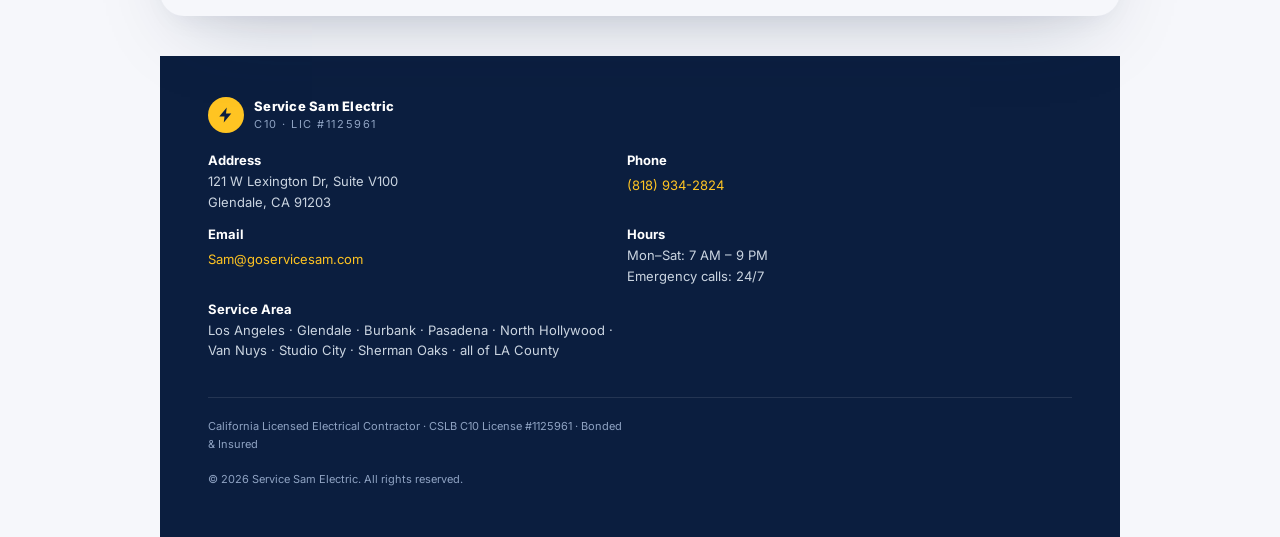
==== commit cc7f08d0: "Convert form to modal, add Call/Text/Estimate 3-button CTA, update hero stats" ====
--- a/index.html
+++ b/index.html
@@ -138,7 +138,7 @@
   }
   .hero-stat{text-align:center;border-right:1px solid rgba(255,255,255,.08)}
   .hero-stat:last-child{border-right:0}
-  .hero-stat b{display:block;font-family:'Archivo Black';font-size:20px;color:#fff;letter-spacing:-.01em}
+  .hero-stat b{display:block;font-family:'Archivo Black';font-size:17px;color:#fff;letter-spacing:-.01em;line-height:1.1}
   .hero-stat small{display:block;font-size:10.5px;color:#8fa0c2;letter-spacing:.08em;text-transform:uppercase;margin-top:2px}
   /* TRUST STRIP */
   .trust-strip{
@@ -575,6 +575,95 @@
   html { scroll-behavior: smooth; }
   /* Make the form's submit button state reset after 4s so users can retry */
   .btn-submit:disabled { opacity: .7; cursor: not-allowed; }
+
+  /* ====== Three-button CTA (Call / Text / Estimate) ====== */
+  .cta-three{
+    display:flex;flex-direction:column;gap:10px;margin:4px 0;
+  }
+  .cta-three .btn{width:100%;padding:14px 14px;font-size:15px}
+  .cta-three .btn svg{width:18px;height:18px;flex:0 0 18px}
+  .btn-outline{
+    background:#fff;color:var(--navy-ink);
+    border:1.5px solid #d6dae5;
+  }
+  .btn-outline:hover{border-color:var(--navy-ink)}
+  .cta-three.on-dark .btn-outline{
+    background:rgba(255,255,255,.06);color:#fff;
+    border:1.5px solid rgba(255,255,255,.22);
+    backdrop-filter:blur(6px);
+  }
+  @media (min-width:768px){
+    .cta-three{flex-direction:row;gap:10px}
+    .cta-three .btn{flex:1 1 0}
+  }
+
+  /* ====== Quote modal ====== */
+  .modal-overlay{
+    position:fixed;inset:0;z-index:100;
+    display:none;align-items:center;justify-content:center;
+    background:rgba(11,30,63,.65);
+    backdrop-filter:blur(4px);-webkit-backdrop-filter:blur(4px);
+    padding:16px;
+    opacity:0;transition:opacity .18s ease-out;
+  }
+  .modal-overlay.open{display:flex}
+  .modal-overlay.visible{opacity:1}
+  .modal{
+    background:#fff;color:var(--ink);
+    border-radius:16px;width:100%;max-width:480px;
+    padding:28px 22px 22px;position:relative;
+    box-shadow:0 30px 80px -20px rgba(11,30,63,.5);
+    max-height:calc(100vh - 32px);overflow-y:auto;
+    transform:scale(.96);transition:transform .18s ease-out;
+  }
+  .modal-overlay.visible .modal{transform:scale(1)}
+  .modal h3{
+    font-family:'Archivo Black';font-size:22px;
+    color:var(--navy-ink);margin:0 0 6px;letter-spacing:-.01em;
+    line-height:1.15;
+  }
+  .modal .modal-sub{color:var(--muted);font-size:13px;margin:0 0 16px;line-height:1.45}
+  .modal-close{
+    position:absolute;top:10px;right:10px;
+    width:34px;height:34px;border-radius:50%;
+    border:0;background:#f0f2f7;color:var(--navy-ink);
+    font-size:20px;cursor:pointer;line-height:1;
+    display:flex;align-items:center;justify-content:center;
+    font-family:inherit;
+  }
+  .modal-close:hover{background:#e4e8f0}
+  .modal .field label{
+    color:var(--navy-ink);letter-spacing:.1em;
+  }
+  .modal .field input,
+  .modal .field select{
+    background:#f6f7fb;color:var(--ink);
+    border:1.5px solid var(--line);
+  }
+  .modal .field input::placeholder{color:#8a95ae}
+  .modal .field select{
+    background-image:url("data:image/svg+xml;utf8,<svg xmlns='http://www.w3.org/2000/svg' width='14' height='14' viewBox='0 0 24 24' fill='none' stroke='%230B1E3F' stroke-width='3' stroke-linecap='round' stroke-linejoin='round'><polyline points='6 9 12 15 18 9'/></svg>");
+  }
+  .modal .field input:focus,
+  .modal .field select:focus{outline:none;border-color:var(--blue)}
+  .modal .btn-submit{padding:14px;margin-top:4px}
+  .modal .fallback-call{
+    display:block;text-align:center;margin-top:12px;
+    color:var(--muted);font-size:12.5px;
+  }
+  .modal .fallback-call a{color:var(--blue);text-decoration:none;font-weight:600}
+  .modal .agree{color:var(--muted)}
+  .modal .success-state{display:none;text-align:center;padding:30px 10px 10px}
+  .modal.is-success .form-state{display:none}
+  .modal.is-success .success-state{display:block}
+  .modal .success-state .check{
+    width:64px;height:64px;border-radius:50%;background:#29d57a;color:#fff;
+    display:flex;align-items:center;justify-content:center;margin:0 auto 14px;
+  }
+  .modal .success-state .check svg{width:32px;height:32px}
+  .modal .success-state h3{margin-bottom:8px}
+  .modal .success-state p{color:var(--muted);margin:0;font-size:13.5px}
+  body.modal-open{overflow:hidden}
 </style>
 </head>
 <body>
@@ -623,21 +712,25 @@
     </h1>
     <p class="hero-sub">Licensed C10 contractor. Upfront pricing, clean work, and same-day service across LA County.</p>
 
-    <div class="cta-stack">
-      <a class="btn btn-primary" href="tel:+18189342824">
-        <svg viewBox="0 0 24 24" fill="none" stroke="currentColor" stroke-width="2.4" stroke-linecap="round" stroke-linejoin="round"><path d="M22 16.92v3a2 2 0 0 1-2.18 2 19.79 19.79 0 0 1-8.63-3.07 19.5 19.5 0 0 1-6-6 19.79 19.79 0 0 1-3.07-8.67A2 2 0 0 1 4.11 2h3a2 2 0 0 1 2 1.72 12.84 12.84 0 0 0 .7 2.81 2 2 0 0 1-.45 2.11L8.09 9.91a16 16 0 0 0 6 6l1.27-1.27a2 2 0 0 1 2.11-.45 12.84 12.84 0 0 0 2.81.7A2 2 0 0 1 22 16.92z"></path></svg>
-        Call Now · (818) 934-2824
+    <div class="cta-three on-dark">
+      <a class="btn btn-primary" href="tel:+18189342824" aria-label="Call Service Sam Electric">
+        <svg viewBox="0 0 24 24" fill="none" stroke="currentColor" stroke-width="2.2" stroke-linecap="round" stroke-linejoin="round"><path d="M22 16.92v3a2 2 0 0 1-2.18 2 19.79 19.79 0 0 1-8.63-3.07 19.5 19.5 0 0 1-6-6 19.79 19.79 0 0 1-3.07-8.67A2 2 0 0 1 4.11 2h3a2 2 0 0 1 2 1.72 12.84 12.84 0 0 0 .7 2.81 2 2 0 0 1-.45 2.11L8.09 9.91a16 16 0 0 0 6 6l1.27-1.27a2 2 0 0 1 2.11-.45 12.84 12.84 0 0 0 2.81.7A2 2 0 0 1 22 16.92z"></path></svg>
+        Call Now
       </a>
-      <a class="btn btn-ghost" href="#quote">
-        Get a Free Estimate
-        <svg viewBox="0 0 24 24" fill="none" stroke="currentColor" stroke-width="2.4" stroke-linecap="round" stroke-linejoin="round"><line x1="5" y1="12" x2="19" y2="12"></line><polyline points="12 5 19 12 12 19"></polyline></svg>
+      <a class="btn btn-outline" href="sms:+18189342824?&amp;body=Hi%20Sam%2C%20I%20got%20your%20info%20from%20goservicesam.com%20and%20need%20help%20with%3A%20" aria-label="Text Sam">
+        <svg viewBox="0 0 24 24" fill="none" stroke="currentColor" stroke-width="2.2" stroke-linecap="round" stroke-linejoin="round"><path d="M21 15a2 2 0 0 1-2 2H7l-4 4V5a2 2 0 0 1 2-2h14a2 2 0 0 1 2 2z"></path></svg>
+        Text Sam
       </a>
+      <button type="button" class="btn btn-outline" onclick="openQuoteModal(event)" aria-label="Request a free estimate">
+        <svg viewBox="0 0 24 24" fill="none" stroke="currentColor" stroke-width="2.2" stroke-linecap="round" stroke-linejoin="round"><path d="M4 4h16c1.1 0 2 .9 2 2v12c0 1.1-.9 2-2 2H4c-1.1 0-2-.9-2-2V6c0-1.1.9-2 2-2z"></path><polyline points="22,6 12,13 2,6"></polyline></svg>
+        Free Estimate
+      </button>
     </div>
 
     <div class="hero-stats">
-      <div class="hero-stat"><b>4.9★</b><small>500+ Reviews</small></div>
+      <div class="hero-stat"><b>C10 Licensed</b><small>Bonded &amp; Insured</small></div>
       <div class="hero-stat"><b>60 min</b><small>Avg Arrival</small></div>
-      <div class="hero-stat"><b>12 yrs</b><small>In LA</small></div>
+      <div class="hero-stat"><b>Free</b><small>Estimates</small></div>
     </div>
   </section>
 
@@ -838,43 +931,25 @@
     </div>
   </div>
 
-  <!-- CTA + FORM -->
+  <!-- CTA SECTION -->
   <section id="quote">
     <div class="cta-form">
       <h2>Need an electrician today?</h2>
-      <p>Call for the fastest response, or request a free estimate in 30 seconds.</p>
-      <a class="btn btn-primary" href="tel:+18189342824" style="width:100%">
-        <svg viewBox="0 0 24 24" fill="none" stroke="currentColor" stroke-width="2.4" stroke-linecap="round" stroke-linejoin="round"><path d="M22 16.92v3a2 2 0 0 1-2.18 2 19.79 19.79 0 0 1-8.63-3.07 19.5 19.5 0 0 1-6-6 19.79 19.79 0 0 1-3.07-8.67A2 2 0 0 1 4.11 2h3a2 2 0 0 1 2 1.72 12.84 12.84 0 0 0 .7 2.81 2 2 0 0 1-.45 2.11L8.09 9.91a16 16 0 0 0 6 6l1.27-1.27a2 2 0 0 1 2.11-.45 12.84 12.84 0 0 0 2.81.7A2 2 0 0 1 22 16.92z"></path></svg>
-        Call (818) 934-2824
-      </a>
-      <div class="or">OR REQUEST ESTIMATE</div>
-      <form id="quoteForm" onsubmit="return submitQuote(event)">
-        <!-- Web3Forms access key — replace with key registered to Sam@goservicesam.com -->
-        <input type="hidden" name="access_key" value="11ac3944-7c91-4632-9b00-2c6071c85345">
-        <input type="hidden" name="subject" value="New lead from goservicesam.com">
-        <input type="hidden" name="from_name" value="Service Sam Electric Website">
-        <input type="hidden" name="redirect" value="false">
-        <!-- honeypot: bots will fill this, real users won't; submissions silently discarded -->
-        <input type="checkbox" name="botcheck" style="display:none" tabindex="-1" autocomplete="off">
-        <div class="field"><label>Your name</label><input type="text" name="name" placeholder="Alex Garcia" required=""></div>
-        <div class="field"><label>Phone</label><input type="tel" name="phone" placeholder="(818) 555-0000" required=""></div>
-        <div class="field">
-          <label>Service needed</label>
-          <select name="service" required="">
-            <option value="">Select a service…</option>
-            <option>Emergency repair</option>
-            <option>Panel upgrade</option>
-            <option>EV charger install</option>
-            <option>Troubleshooting</option>
-            <option>Lighting</option>
-            <option>Rewiring</option>
-            <option>Commercial</option>
-            <option>Something else</option>
-          </select>
-        </div>
-        <button class="btn-submit" type="submit">Get My Free Estimate →</button>
-        <div class="agree">No spam. We'll call or text within 15 min during business hours. By submitting, you agree to be contacted by Service Sam Electric at the number provided.</div>
-      </form>
+      <p>Call or text for the fastest response, or request a free estimate in 30 seconds.</p>
+      <div class="cta-three on-dark">
+        <a class="btn btn-primary" href="tel:+18189342824" aria-label="Call Service Sam Electric">
+          <svg viewBox="0 0 24 24" fill="none" stroke="currentColor" stroke-width="2.2" stroke-linecap="round" stroke-linejoin="round"><path d="M22 16.92v3a2 2 0 0 1-2.18 2 19.79 19.79 0 0 1-8.63-3.07 19.5 19.5 0 0 1-6-6 19.79 19.79 0 0 1-3.07-8.67A2 2 0 0 1 4.11 2h3a2 2 0 0 1 2 1.72 12.84 12.84 0 0 0 .7 2.81 2 2 0 0 1-.45 2.11L8.09 9.91a16 16 0 0 0 6 6l1.27-1.27a2 2 0 0 1 2.11-.45 12.84 12.84 0 0 0 2.81.7A2 2 0 0 1 22 16.92z"></path></svg>
+          Call Now
+        </a>
+        <a class="btn btn-outline" href="sms:+18189342824?&amp;body=Hi%20Sam%2C%20I%20got%20your%20info%20from%20goservicesam.com%20and%20need%20help%20with%3A%20" aria-label="Text Sam">
+          <svg viewBox="0 0 24 24" fill="none" stroke="currentColor" stroke-width="2.2" stroke-linecap="round" stroke-linejoin="round"><path d="M21 15a2 2 0 0 1-2 2H7l-4 4V5a2 2 0 0 1 2-2h14a2 2 0 0 1 2 2z"></path></svg>
+          Text Sam
+        </a>
+        <button type="button" class="btn btn-outline" onclick="openQuoteModal(event)" aria-label="Request a free estimate">
+          <svg viewBox="0 0 24 24" fill="none" stroke="currentColor" stroke-width="2.2" stroke-linecap="round" stroke-linejoin="round"><path d="M4 4h16c1.1 0 2 .9 2 2v12c0 1.1-.9 2-2 2H4c-1.1 0-2-.9-2-2V6c0-1.1.9-2 2-2z"></path><polyline points="22,6 12,13 2,6"></polyline></svg>
+          Free Estimate
+        </button>
+      </div>
     </div>
   </section>
 </div><!-- /.home -->
@@ -906,9 +981,19 @@
     <li>Most issues resolved same-visit</li>
     <li>Written safety report when we leave</li>
   </ul>
-  <div class="cta-row">
-    <a class="btn btn-primary" href="tel:+18189342824">Call Now · (818) 934-2824</a>
-    <a class="btn btn-ghost" style="background:#0B1E3F;color:#fff;border:none" href="#quote">Request Estimate</a>
+  <div class="cta-three">
+    <a class="btn btn-primary" href="tel:+18189342824" aria-label="Call Service Sam Electric">
+      <svg viewBox="0 0 24 24" fill="none" stroke="currentColor" stroke-width="2.2" stroke-linecap="round" stroke-linejoin="round"><path d="M22 16.92v3a2 2 0 0 1-2.18 2 19.79 19.79 0 0 1-8.63-3.07 19.5 19.5 0 0 1-6-6 19.79 19.79 0 0 1-3.07-8.67A2 2 0 0 1 4.11 2h3a2 2 0 0 1 2 1.72 12.84 12.84 0 0 0 .7 2.81 2 2 0 0 1-.45 2.11L8.09 9.91a16 16 0 0 0 6 6l1.27-1.27a2 2 0 0 1 2.11-.45 12.84 12.84 0 0 0 2.81.7A2 2 0 0 1 22 16.92z"></path></svg>
+      Call Now
+    </a>
+    <a class="btn btn-outline" href="sms:+18189342824?&amp;body=Hi%20Sam%2C%20I%20got%20your%20info%20from%20goservicesam.com%20and%20need%20help%20with%3A%20" aria-label="Text Sam">
+      <svg viewBox="0 0 24 24" fill="none" stroke="currentColor" stroke-width="2.2" stroke-linecap="round" stroke-linejoin="round"><path d="M21 15a2 2 0 0 1-2 2H7l-4 4V5a2 2 0 0 1 2-2h14a2 2 0 0 1 2 2z"></path></svg>
+      Text Sam
+    </a>
+    <button type="button" class="btn btn-outline" onclick="openQuoteModal(event)" aria-label="Request a free estimate">
+      <svg viewBox="0 0 24 24" fill="none" stroke="currentColor" stroke-width="2.2" stroke-linecap="round" stroke-linejoin="round"><path d="M4 4h16c1.1 0 2 .9 2 2v12c0 1.1-.9 2-2 2H4c-1.1 0-2-.9-2-2V6c0-1.1.9-2 2-2z"></path><polyline points="22,6 12,13 2,6"></polyline></svg>
+      Free Estimate
+    </button>
   </div>
 </article>
 
@@ -937,9 +1022,19 @@
     <li>Supports modern HVAC, induction, heat pumps</li>
     <li>Required by most home insurers</li>
   </ul>
-  <div class="cta-row">
-    <a class="btn btn-primary" href="tel:+18189342824">Call for Quote · (818) 934-2824</a>
-    <a class="btn btn-ghost" style="background:#0B1E3F;color:#fff;border:none" href="#quote">Free Estimate</a>
+  <div class="cta-three">
+    <a class="btn btn-primary" href="tel:+18189342824" aria-label="Call Service Sam Electric">
+      <svg viewBox="0 0 24 24" fill="none" stroke="currentColor" stroke-width="2.2" stroke-linecap="round" stroke-linejoin="round"><path d="M22 16.92v3a2 2 0 0 1-2.18 2 19.79 19.79 0 0 1-8.63-3.07 19.5 19.5 0 0 1-6-6 19.79 19.79 0 0 1-3.07-8.67A2 2 0 0 1 4.11 2h3a2 2 0 0 1 2 1.72 12.84 12.84 0 0 0 .7 2.81 2 2 0 0 1-.45 2.11L8.09 9.91a16 16 0 0 0 6 6l1.27-1.27a2 2 0 0 1 2.11-.45 12.84 12.84 0 0 0 2.81.7A2 2 0 0 1 22 16.92z"></path></svg>
+      Call Now
+    </a>
+    <a class="btn btn-outline" href="sms:+18189342824?&amp;body=Hi%20Sam%2C%20I%20got%20your%20info%20from%20goservicesam.com%20and%20need%20help%20with%3A%20" aria-label="Text Sam">
+      <svg viewBox="0 0 24 24" fill="none" stroke="currentColor" stroke-width="2.2" stroke-linecap="round" stroke-linejoin="round"><path d="M21 15a2 2 0 0 1-2 2H7l-4 4V5a2 2 0 0 1 2-2h14a2 2 0 0 1 2 2z"></path></svg>
+      Text Sam
+    </a>
+    <button type="button" class="btn btn-outline" onclick="openQuoteModal(event)" aria-label="Request a free estimate">
+      <svg viewBox="0 0 24 24" fill="none" stroke="currentColor" stroke-width="2.2" stroke-linecap="round" stroke-linejoin="round"><path d="M4 4h16c1.1 0 2 .9 2 2v12c0 1.1-.9 2-2 2H4c-1.1 0-2-.9-2-2V6c0-1.1.9-2 2-2z"></path><polyline points="22,6 12,13 2,6"></polyline></svg>
+      Free Estimate
+    </button>
   </div>
 </article>
 
@@ -968,9 +1063,19 @@
     <li>City permit &amp; inspection</li>
     <li>LADWP rebate paperwork support</li>
   </ul>
-  <div class="cta-row">
-    <a class="btn btn-primary" href="tel:+18189342824">Call · (818) 934-2824</a>
-    <a class="btn btn-ghost" style="background:#0B1E3F;color:#fff;border:none" href="#quote">Free Estimate</a>
+  <div class="cta-three">
+    <a class="btn btn-primary" href="tel:+18189342824" aria-label="Call Service Sam Electric">
+      <svg viewBox="0 0 24 24" fill="none" stroke="currentColor" stroke-width="2.2" stroke-linecap="round" stroke-linejoin="round"><path d="M22 16.92v3a2 2 0 0 1-2.18 2 19.79 19.79 0 0 1-8.63-3.07 19.5 19.5 0 0 1-6-6 19.79 19.79 0 0 1-3.07-8.67A2 2 0 0 1 4.11 2h3a2 2 0 0 1 2 1.72 12.84 12.84 0 0 0 .7 2.81 2 2 0 0 1-.45 2.11L8.09 9.91a16 16 0 0 0 6 6l1.27-1.27a2 2 0 0 1 2.11-.45 12.84 12.84 0 0 0 2.81.7A2 2 0 0 1 22 16.92z"></path></svg>
+      Call Now
+    </a>
+    <a class="btn btn-outline" href="sms:+18189342824?&amp;body=Hi%20Sam%2C%20I%20got%20your%20info%20from%20goservicesam.com%20and%20need%20help%20with%3A%20" aria-label="Text Sam">
+      <svg viewBox="0 0 24 24" fill="none" stroke="currentColor" stroke-width="2.2" stroke-linecap="round" stroke-linejoin="round"><path d="M21 15a2 2 0 0 1-2 2H7l-4 4V5a2 2 0 0 1 2-2h14a2 2 0 0 1 2 2z"></path></svg>
+      Text Sam
+    </a>
+    <button type="button" class="btn btn-outline" onclick="openQuoteModal(event)" aria-label="Request a free estimate">
+      <svg viewBox="0 0 24 24" fill="none" stroke="currentColor" stroke-width="2.2" stroke-linecap="round" stroke-linejoin="round"><path d="M4 4h16c1.1 0 2 .9 2 2v12c0 1.1-.9 2-2 2H4c-1.1 0-2-.9-2-2V6c0-1.1.9-2 2-2z"></path><polyline points="22,6 12,13 2,6"></polyline></svg>
+      Free Estimate
+    </button>
   </div>
 </article>
 
@@ -998,9 +1103,19 @@
     <li>Drywall patch-prep (we minimize damage)</li>
     <li>Full permit &amp; inspection</li>
   </ul>
-  <div class="cta-row">
-    <a class="btn btn-primary" href="tel:+18189342824">Call · (818) 934-2824</a>
-    <a class="btn btn-ghost" style="background:#0B1E3F;color:#fff;border:none" href="#quote">Free Estimate</a>
+  <div class="cta-three">
+    <a class="btn btn-primary" href="tel:+18189342824" aria-label="Call Service Sam Electric">
+      <svg viewBox="0 0 24 24" fill="none" stroke="currentColor" stroke-width="2.2" stroke-linecap="round" stroke-linejoin="round"><path d="M22 16.92v3a2 2 0 0 1-2.18 2 19.79 19.79 0 0 1-8.63-3.07 19.5 19.5 0 0 1-6-6 19.79 19.79 0 0 1-3.07-8.67A2 2 0 0 1 4.11 2h3a2 2 0 0 1 2 1.72 12.84 12.84 0 0 0 .7 2.81 2 2 0 0 1-.45 2.11L8.09 9.91a16 16 0 0 0 6 6l1.27-1.27a2 2 0 0 1 2.11-.45 12.84 12.84 0 0 0 2.81.7A2 2 0 0 1 22 16.92z"></path></svg>
+      Call Now
+    </a>
+    <a class="btn btn-outline" href="sms:+18189342824?&amp;body=Hi%20Sam%2C%20I%20got%20your%20info%20from%20goservicesam.com%20and%20need%20help%20with%3A%20" aria-label="Text Sam">
+      <svg viewBox="0 0 24 24" fill="none" stroke="currentColor" stroke-width="2.2" stroke-linecap="round" stroke-linejoin="round"><path d="M21 15a2 2 0 0 1-2 2H7l-4 4V5a2 2 0 0 1 2-2h14a2 2 0 0 1 2 2z"></path></svg>
+      Text Sam
+    </a>
+    <button type="button" class="btn btn-outline" onclick="openQuoteModal(event)" aria-label="Request a free estimate">
+      <svg viewBox="0 0 24 24" fill="none" stroke="currentColor" stroke-width="2.2" stroke-linecap="round" stroke-linejoin="round"><path d="M4 4h16c1.1 0 2 .9 2 2v12c0 1.1-.9 2-2 2H4c-1.1 0-2-.9-2-2V6c0-1.1.9-2 2-2z"></path><polyline points="22,6 12,13 2,6"></polyline></svg>
+      Free Estimate
+    </button>
   </div>
 </article>
 
@@ -1028,9 +1143,19 @@
     <li>Circuit tracing with pro meters</li>
     <li>Written findings &amp; flat-rate fix quote</li>
   </ul>
-  <div class="cta-row">
-    <a class="btn btn-primary" href="tel:+18189342824">Call · (818) 934-2824</a>
-    <a class="btn btn-ghost" style="background:#0B1E3F;color:#fff;border:none" href="#quote">Request Diagnosis</a>
+  <div class="cta-three">
+    <a class="btn btn-primary" href="tel:+18189342824" aria-label="Call Service Sam Electric">
+      <svg viewBox="0 0 24 24" fill="none" stroke="currentColor" stroke-width="2.2" stroke-linecap="round" stroke-linejoin="round"><path d="M22 16.92v3a2 2 0 0 1-2.18 2 19.79 19.79 0 0 1-8.63-3.07 19.5 19.5 0 0 1-6-6 19.79 19.79 0 0 1-3.07-8.67A2 2 0 0 1 4.11 2h3a2 2 0 0 1 2 1.72 12.84 12.84 0 0 0 .7 2.81 2 2 0 0 1-.45 2.11L8.09 9.91a16 16 0 0 0 6 6l1.27-1.27a2 2 0 0 1 2.11-.45 12.84 12.84 0 0 0 2.81.7A2 2 0 0 1 22 16.92z"></path></svg>
+      Call Now
+    </a>
+    <a class="btn btn-outline" href="sms:+18189342824?&amp;body=Hi%20Sam%2C%20I%20got%20your%20info%20from%20goservicesam.com%20and%20need%20help%20with%3A%20" aria-label="Text Sam">
+      <svg viewBox="0 0 24 24" fill="none" stroke="currentColor" stroke-width="2.2" stroke-linecap="round" stroke-linejoin="round"><path d="M21 15a2 2 0 0 1-2 2H7l-4 4V5a2 2 0 0 1 2-2h14a2 2 0 0 1 2 2z"></path></svg>
+      Text Sam
+    </a>
+    <button type="button" class="btn btn-outline" onclick="openQuoteModal(event)" aria-label="Request a free estimate">
+      <svg viewBox="0 0 24 24" fill="none" stroke="currentColor" stroke-width="2.2" stroke-linecap="round" stroke-linejoin="round"><path d="M4 4h16c1.1 0 2 .9 2 2v12c0 1.1-.9 2-2 2H4c-1.1 0-2-.9-2-2V6c0-1.1.9-2 2-2z"></path><polyline points="22,6 12,13 2,6"></polyline></svg>
+      Free Estimate
+    </button>
   </div>
 </article>
 
@@ -1053,9 +1178,19 @@
     <li>Smart lighting (Lutron, Caseta, Hue)</li>
     <li>Dimmers, 3-way, smart switches</li>
   </ul>
-  <div class="cta-row">
-    <a class="btn btn-primary" href="tel:+18189342824">Call · (818) 934-2824</a>
-    <a class="btn btn-ghost" style="background:#0B1E3F;color:#fff;border:none" href="#quote">Free Estimate</a>
+  <div class="cta-three">
+    <a class="btn btn-primary" href="tel:+18189342824" aria-label="Call Service Sam Electric">
+      <svg viewBox="0 0 24 24" fill="none" stroke="currentColor" stroke-width="2.2" stroke-linecap="round" stroke-linejoin="round"><path d="M22 16.92v3a2 2 0 0 1-2.18 2 19.79 19.79 0 0 1-8.63-3.07 19.5 19.5 0 0 1-6-6 19.79 19.79 0 0 1-3.07-8.67A2 2 0 0 1 4.11 2h3a2 2 0 0 1 2 1.72 12.84 12.84 0 0 0 .7 2.81 2 2 0 0 1-.45 2.11L8.09 9.91a16 16 0 0 0 6 6l1.27-1.27a2 2 0 0 1 2.11-.45 12.84 12.84 0 0 0 2.81.7A2 2 0 0 1 22 16.92z"></path></svg>
+      Call Now
+    </a>
+    <a class="btn btn-outline" href="sms:+18189342824?&amp;body=Hi%20Sam%2C%20I%20got%20your%20info%20from%20goservicesam.com%20and%20need%20help%20with%3A%20" aria-label="Text Sam">
+      <svg viewBox="0 0 24 24" fill="none" stroke="currentColor" stroke-width="2.2" stroke-linecap="round" stroke-linejoin="round"><path d="M21 15a2 2 0 0 1-2 2H7l-4 4V5a2 2 0 0 1 2-2h14a2 2 0 0 1 2 2z"></path></svg>
+      Text Sam
+    </a>
+    <button type="button" class="btn btn-outline" onclick="openQuoteModal(event)" aria-label="Request a free estimate">
+      <svg viewBox="0 0 24 24" fill="none" stroke="currentColor" stroke-width="2.2" stroke-linecap="round" stroke-linejoin="round"><path d="M4 4h16c1.1 0 2 .9 2 2v12c0 1.1-.9 2-2 2H4c-1.1 0-2-.9-2-2V6c0-1.1.9-2 2-2z"></path><polyline points="22,6 12,13 2,6"></polyline></svg>
+      Free Estimate
+    </button>
   </div>
 </article>
 
@@ -1085,9 +1220,19 @@
     <li>GCs &amp; architects on TI projects</li>
     <li>Small business owners</li>
   </ul>
-  <div class="cta-row">
-    <a class="btn btn-primary" href="tel:+18189342824">Call · (818) 934-2824</a>
-    <a class="btn btn-ghost" style="background:#0B1E3F;color:#fff;border:none" href="#quote">Request Bid</a>
+  <div class="cta-three">
+    <a class="btn btn-primary" href="tel:+18189342824" aria-label="Call Service Sam Electric">
+      <svg viewBox="0 0 24 24" fill="none" stroke="currentColor" stroke-width="2.2" stroke-linecap="round" stroke-linejoin="round"><path d="M22 16.92v3a2 2 0 0 1-2.18 2 19.79 19.79 0 0 1-8.63-3.07 19.5 19.5 0 0 1-6-6 19.79 19.79 0 0 1-3.07-8.67A2 2 0 0 1 4.11 2h3a2 2 0 0 1 2 1.72 12.84 12.84 0 0 0 .7 2.81 2 2 0 0 1-.45 2.11L8.09 9.91a16 16 0 0 0 6 6l1.27-1.27a2 2 0 0 1 2.11-.45 12.84 12.84 0 0 0 2.81.7A2 2 0 0 1 22 16.92z"></path></svg>
+      Call Now
+    </a>
+    <a class="btn btn-outline" href="sms:+18189342824?&amp;body=Hi%20Sam%2C%20I%20got%20your%20info%20from%20goservicesam.com%20and%20need%20help%20with%3A%20" aria-label="Text Sam">
+      <svg viewBox="0 0 24 24" fill="none" stroke="currentColor" stroke-width="2.2" stroke-linecap="round" stroke-linejoin="round"><path d="M21 15a2 2 0 0 1-2 2H7l-4 4V5a2 2 0 0 1 2-2h14a2 2 0 0 1 2 2z"></path></svg>
+      Text Sam
+    </a>
+    <button type="button" class="btn btn-outline" onclick="openQuoteModal(event)" aria-label="Request a free estimate">
+      <svg viewBox="0 0 24 24" fill="none" stroke="currentColor" stroke-width="2.2" stroke-linecap="round" stroke-linejoin="round"><path d="M4 4h16c1.1 0 2 .9 2 2v12c0 1.1-.9 2-2 2H4c-1.1 0-2-.9-2-2V6c0-1.1.9-2 2-2z"></path><polyline points="22,6 12,13 2,6"></polyline></svg>
+      Free Estimate
+    </button>
   </div>
 </article>
 
@@ -1099,7 +1244,20 @@
   <p class="lede" style="color:var(--muted);margin:0 0 8px">Licensed C10 electrical contractor serving all of LA — from Downtown to the Westside, Mid-City, and the Valley.</p>
   <div class="neighborhoods"><span>Downtown</span><span>Silver Lake</span><span>Echo Park</span><span>Highland Park</span><span>Mid-City</span><span>Westwood</span><span>Hollywood</span><span>K-Town</span></div>
   <p style="color:var(--muted);font-size:13.5px">Same-day service, upfront pricing, permit-pulled work. Call <a href="tel:+18189342824" style="color:var(--blue);font-weight:700">(818) 934-2824</a>.</p>
-  <a class="btn btn-primary" href="tel:+18189342824" style="margin-top:16px;width:100%">Call Now</a>
+  <div class="cta-three" style="margin-top:16px">
+    <a class="btn btn-primary" href="tel:+18189342824" aria-label="Call Service Sam Electric">
+      <svg viewBox="0 0 24 24" fill="none" stroke="currentColor" stroke-width="2.2" stroke-linecap="round" stroke-linejoin="round"><path d="M22 16.92v3a2 2 0 0 1-2.18 2 19.79 19.79 0 0 1-8.63-3.07 19.5 19.5 0 0 1-6-6 19.79 19.79 0 0 1-3.07-8.67A2 2 0 0 1 4.11 2h3a2 2 0 0 1 2 1.72 12.84 12.84 0 0 0 .7 2.81 2 2 0 0 1-.45 2.11L8.09 9.91a16 16 0 0 0 6 6l1.27-1.27a2 2 0 0 1 2.11-.45 12.84 12.84 0 0 0 2.81.7A2 2 0 0 1 22 16.92z"></path></svg>
+      Call Now
+    </a>
+    <a class="btn btn-outline" href="sms:+18189342824?&amp;body=Hi%20Sam%2C%20I%20got%20your%20info%20from%20goservicesam.com%20and%20need%20help%20with%3A%20" aria-label="Text Sam">
+      <svg viewBox="0 0 24 24" fill="none" stroke="currentColor" stroke-width="2.2" stroke-linecap="round" stroke-linejoin="round"><path d="M21 15a2 2 0 0 1-2 2H7l-4 4V5a2 2 0 0 1 2-2h14a2 2 0 0 1 2 2z"></path></svg>
+      Text Sam
+    </a>
+    <button type="button" class="btn btn-outline" onclick="openQuoteModal(event)" aria-label="Request a free estimate">
+      <svg viewBox="0 0 24 24" fill="none" stroke="currentColor" stroke-width="2.2" stroke-linecap="round" stroke-linejoin="round"><path d="M4 4h16c1.1 0 2 .9 2 2v12c0 1.1-.9 2-2 2H4c-1.1 0-2-.9-2-2V6c0-1.1.9-2 2-2z"></path><polyline points="22,6 12,13 2,6"></polyline></svg>
+      Free Estimate
+    </button>
+  </div>
 </article>
 <article class="city-page" id="glendale">
   <a class="back" href="#top" style="display:inline-flex;align-items:center;gap:6px;font-size:12.5px;font-weight:700;color:var(--blue);text-decoration:none;margin-bottom:14px">← Back to home</a>
@@ -1107,7 +1265,20 @@
   <h1>Electrician in Glendale, CA</h1>
   <p class="lede" style="color:var(--muted);margin:0 0 8px">Our home base. Office at 121 W Lexington Dr, Suite V100. Fastest response in Glendale — often under 30 minutes.</p>
   <div class="neighborhoods"><span>Downtown Glendale</span><span>Verdugo Woodlands</span><span>Montrose</span><span>Adams Hill</span><span>Glenoaks Canyon</span></div>
-  <a class="btn btn-primary" href="tel:+18189342824" style="margin-top:16px;width:100%">Call Now</a>
+  <div class="cta-three" style="margin-top:16px">
+    <a class="btn btn-primary" href="tel:+18189342824" aria-label="Call Service Sam Electric">
+      <svg viewBox="0 0 24 24" fill="none" stroke="currentColor" stroke-width="2.2" stroke-linecap="round" stroke-linejoin="round"><path d="M22 16.92v3a2 2 0 0 1-2.18 2 19.79 19.79 0 0 1-8.63-3.07 19.5 19.5 0 0 1-6-6 19.79 19.79 0 0 1-3.07-8.67A2 2 0 0 1 4.11 2h3a2 2 0 0 1 2 1.72 12.84 12.84 0 0 0 .7 2.81 2 2 0 0 1-.45 2.11L8.09 9.91a16 16 0 0 0 6 6l1.27-1.27a2 2 0 0 1 2.11-.45 12.84 12.84 0 0 0 2.81.7A2 2 0 0 1 22 16.92z"></path></svg>
+      Call Now
+    </a>
+    <a class="btn btn-outline" href="sms:+18189342824?&amp;body=Hi%20Sam%2C%20I%20got%20your%20info%20from%20goservicesam.com%20and%20need%20help%20with%3A%20" aria-label="Text Sam">
+      <svg viewBox="0 0 24 24" fill="none" stroke="currentColor" stroke-width="2.2" stroke-linecap="round" stroke-linejoin="round"><path d="M21 15a2 2 0 0 1-2 2H7l-4 4V5a2 2 0 0 1 2-2h14a2 2 0 0 1 2 2z"></path></svg>
+      Text Sam
+    </a>
+    <button type="button" class="btn btn-outline" onclick="openQuoteModal(event)" aria-label="Request a free estimate">
+      <svg viewBox="0 0 24 24" fill="none" stroke="currentColor" stroke-width="2.2" stroke-linecap="round" stroke-linejoin="round"><path d="M4 4h16c1.1 0 2 .9 2 2v12c0 1.1-.9 2-2 2H4c-1.1 0-2-.9-2-2V6c0-1.1.9-2 2-2z"></path><polyline points="22,6 12,13 2,6"></polyline></svg>
+      Free Estimate
+    </button>
+  </div>
 </article>
 <article class="city-page" id="burbank">
   <a class="back" href="#top" style="display:inline-flex;align-items:center;gap:6px;font-size:12.5px;font-weight:700;color:var(--blue);text-decoration:none;margin-bottom:14px">← Back to home</a>
@@ -1115,7 +1286,20 @@
   <h1>Electrician in Burbank, CA</h1>
   <p class="lede" style="color:var(--muted);margin:0 0 8px">Serving residential &amp; commercial Burbank — Magnolia Park, Media District, Rancho.</p>
   <div class="neighborhoods"><span>Magnolia Park</span><span>Media District</span><span>Rancho</span><span>Toluca Lake</span></div>
-  <a class="btn btn-primary" href="tel:+18189342824" style="margin-top:16px;width:100%">Call Now</a>
+  <div class="cta-three" style="margin-top:16px">
+    <a class="btn btn-primary" href="tel:+18189342824" aria-label="Call Service Sam Electric">
+      <svg viewBox="0 0 24 24" fill="none" stroke="currentColor" stroke-width="2.2" stroke-linecap="round" stroke-linejoin="round"><path d="M22 16.92v3a2 2 0 0 1-2.18 2 19.79 19.79 0 0 1-8.63-3.07 19.5 19.5 0 0 1-6-6 19.79 19.79 0 0 1-3.07-8.67A2 2 0 0 1 4.11 2h3a2 2 0 0 1 2 1.72 12.84 12.84 0 0 0 .7 2.81 2 2 0 0 1-.45 2.11L8.09 9.91a16 16 0 0 0 6 6l1.27-1.27a2 2 0 0 1 2.11-.45 12.84 12.84 0 0 0 2.81.7A2 2 0 0 1 22 16.92z"></path></svg>
+      Call Now
+    </a>
+    <a class="btn btn-outline" href="sms:+18189342824?&amp;body=Hi%20Sam%2C%20I%20got%20your%20info%20from%20goservicesam.com%20and%20need%20help%20with%3A%20" aria-label="Text Sam">
+      <svg viewBox="0 0 24 24" fill="none" stroke="currentColor" stroke-width="2.2" stroke-linecap="round" stroke-linejoin="round"><path d="M21 15a2 2 0 0 1-2 2H7l-4 4V5a2 2 0 0 1 2-2h14a2 2 0 0 1 2 2z"></path></svg>
+      Text Sam
+    </a>
+    <button type="button" class="btn btn-outline" onclick="openQuoteModal(event)" aria-label="Request a free estimate">
+      <svg viewBox="0 0 24 24" fill="none" stroke="currentColor" stroke-width="2.2" stroke-linecap="round" stroke-linejoin="round"><path d="M4 4h16c1.1 0 2 .9 2 2v12c0 1.1-.9 2-2 2H4c-1.1 0-2-.9-2-2V6c0-1.1.9-2 2-2z"></path><polyline points="22,6 12,13 2,6"></polyline></svg>
+      Free Estimate
+    </button>
+  </div>
 </article>
 <article class="city-page" id="pasadena">
   <a class="back" href="#top" style="display:inline-flex;align-items:center;gap:6px;font-size:12.5px;font-weight:700;color:var(--blue);text-decoration:none;margin-bottom:14px">← Back to home</a>
@@ -1123,35 +1307,100 @@
   <h1>Electrician in Pasadena, CA</h1>
   <p class="lede" style="color:var(--muted);margin:0 0 8px">Expertise with historic Pasadena homes — Craftsman rewiring, panel upgrades, landmark-compliant installs.</p>
   <div class="neighborhoods"><span>Old Town</span><span>Bungalow Heaven</span><span>South Pasadena</span><span>Altadena</span></div>
-  <a class="btn btn-primary" href="tel:+18189342824" style="margin-top:16px;width:100%">Call Now</a>
+  <div class="cta-three" style="margin-top:16px">
+    <a class="btn btn-primary" href="tel:+18189342824" aria-label="Call Service Sam Electric">
+      <svg viewBox="0 0 24 24" fill="none" stroke="currentColor" stroke-width="2.2" stroke-linecap="round" stroke-linejoin="round"><path d="M22 16.92v3a2 2 0 0 1-2.18 2 19.79 19.79 0 0 1-8.63-3.07 19.5 19.5 0 0 1-6-6 19.79 19.79 0 0 1-3.07-8.67A2 2 0 0 1 4.11 2h3a2 2 0 0 1 2 1.72 12.84 12.84 0 0 0 .7 2.81 2 2 0 0 1-.45 2.11L8.09 9.91a16 16 0 0 0 6 6l1.27-1.27a2 2 0 0 1 2.11-.45 12.84 12.84 0 0 0 2.81.7A2 2 0 0 1 22 16.92z"></path></svg>
+      Call Now
+    </a>
+    <a class="btn btn-outline" href="sms:+18189342824?&amp;body=Hi%20Sam%2C%20I%20got%20your%20info%20from%20goservicesam.com%20and%20need%20help%20with%3A%20" aria-label="Text Sam">
+      <svg viewBox="0 0 24 24" fill="none" stroke="currentColor" stroke-width="2.2" stroke-linecap="round" stroke-linejoin="round"><path d="M21 15a2 2 0 0 1-2 2H7l-4 4V5a2 2 0 0 1 2-2h14a2 2 0 0 1 2 2z"></path></svg>
+      Text Sam
+    </a>
+    <button type="button" class="btn btn-outline" onclick="openQuoteModal(event)" aria-label="Request a free estimate">
+      <svg viewBox="0 0 24 24" fill="none" stroke="currentColor" stroke-width="2.2" stroke-linecap="round" stroke-linejoin="round"><path d="M4 4h16c1.1 0 2 .9 2 2v12c0 1.1-.9 2-2 2H4c-1.1 0-2-.9-2-2V6c0-1.1.9-2 2-2z"></path><polyline points="22,6 12,13 2,6"></polyline></svg>
+      Free Estimate
+    </button>
+  </div>
 </article>
 <article class="city-page" id="noho">
   <a class="back" href="#top" style="display:inline-flex;align-items:center;gap:6px;font-size:12.5px;font-weight:700;color:var(--blue);text-decoration:none;margin-bottom:14px">← Back to home</a>
   <span class="eyebrow">North Hollywood</span>
   <h1>Electrician in North Hollywood</h1>
   <p class="lede" style="color:var(--muted);margin:0 0 8px">NoHo Arts District and surrounding neighborhoods — residential, commercial, studio power.</p>
-  <a class="btn btn-primary" href="tel:+18189342824" style="margin-top:16px;width:100%">Call Now</a>
+  <div class="cta-three" style="margin-top:16px">
+    <a class="btn btn-primary" href="tel:+18189342824" aria-label="Call Service Sam Electric">
+      <svg viewBox="0 0 24 24" fill="none" stroke="currentColor" stroke-width="2.2" stroke-linecap="round" stroke-linejoin="round"><path d="M22 16.92v3a2 2 0 0 1-2.18 2 19.79 19.79 0 0 1-8.63-3.07 19.5 19.5 0 0 1-6-6 19.79 19.79 0 0 1-3.07-8.67A2 2 0 0 1 4.11 2h3a2 2 0 0 1 2 1.72 12.84 12.84 0 0 0 .7 2.81 2 2 0 0 1-.45 2.11L8.09 9.91a16 16 0 0 0 6 6l1.27-1.27a2 2 0 0 1 2.11-.45 12.84 12.84 0 0 0 2.81.7A2 2 0 0 1 22 16.92z"></path></svg>
+      Call Now
+    </a>
+    <a class="btn btn-outline" href="sms:+18189342824?&amp;body=Hi%20Sam%2C%20I%20got%20your%20info%20from%20goservicesam.com%20and%20need%20help%20with%3A%20" aria-label="Text Sam">
+      <svg viewBox="0 0 24 24" fill="none" stroke="currentColor" stroke-width="2.2" stroke-linecap="round" stroke-linejoin="round"><path d="M21 15a2 2 0 0 1-2 2H7l-4 4V5a2 2 0 0 1 2-2h14a2 2 0 0 1 2 2z"></path></svg>
+      Text Sam
+    </a>
+    <button type="button" class="btn btn-outline" onclick="openQuoteModal(event)" aria-label="Request a free estimate">
+      <svg viewBox="0 0 24 24" fill="none" stroke="currentColor" stroke-width="2.2" stroke-linecap="round" stroke-linejoin="round"><path d="M4 4h16c1.1 0 2 .9 2 2v12c0 1.1-.9 2-2 2H4c-1.1 0-2-.9-2-2V6c0-1.1.9-2 2-2z"></path><polyline points="22,6 12,13 2,6"></polyline></svg>
+      Free Estimate
+    </button>
+  </div>
 </article>
 <article class="city-page" id="van-nuys">
   <a class="back" href="#top" style="display:inline-flex;align-items:center;gap:6px;font-size:12.5px;font-weight:700;color:var(--blue);text-decoration:none;margin-bottom:14px">← Back to home</a>
   <span class="eyebrow">Van Nuys</span>
   <h1>Electrician in Van Nuys, CA</h1>
   <p class="lede" style="color:var(--muted);margin:0 0 8px">Van Nuys &amp; Lake Balboa. Fast dispatch from our Glendale shop.</p>
-  <a class="btn btn-primary" href="tel:+18189342824" style="margin-top:16px;width:100%">Call Now</a>
+  <div class="cta-three" style="margin-top:16px">
+    <a class="btn btn-primary" href="tel:+18189342824" aria-label="Call Service Sam Electric">
+      <svg viewBox="0 0 24 24" fill="none" stroke="currentColor" stroke-width="2.2" stroke-linecap="round" stroke-linejoin="round"><path d="M22 16.92v3a2 2 0 0 1-2.18 2 19.79 19.79 0 0 1-8.63-3.07 19.5 19.5 0 0 1-6-6 19.79 19.79 0 0 1-3.07-8.67A2 2 0 0 1 4.11 2h3a2 2 0 0 1 2 1.72 12.84 12.84 0 0 0 .7 2.81 2 2 0 0 1-.45 2.11L8.09 9.91a16 16 0 0 0 6 6l1.27-1.27a2 2 0 0 1 2.11-.45 12.84 12.84 0 0 0 2.81.7A2 2 0 0 1 22 16.92z"></path></svg>
+      Call Now
+    </a>
+    <a class="btn btn-outline" href="sms:+18189342824?&amp;body=Hi%20Sam%2C%20I%20got%20your%20info%20from%20goservicesam.com%20and%20need%20help%20with%3A%20" aria-label="Text Sam">
+      <svg viewBox="0 0 24 24" fill="none" stroke="currentColor" stroke-width="2.2" stroke-linecap="round" stroke-linejoin="round"><path d="M21 15a2 2 0 0 1-2 2H7l-4 4V5a2 2 0 0 1 2-2h14a2 2 0 0 1 2 2z"></path></svg>
+      Text Sam
+    </a>
+    <button type="button" class="btn btn-outline" onclick="openQuoteModal(event)" aria-label="Request a free estimate">
+      <svg viewBox="0 0 24 24" fill="none" stroke="currentColor" stroke-width="2.2" stroke-linecap="round" stroke-linejoin="round"><path d="M4 4h16c1.1 0 2 .9 2 2v12c0 1.1-.9 2-2 2H4c-1.1 0-2-.9-2-2V6c0-1.1.9-2 2-2z"></path><polyline points="22,6 12,13 2,6"></polyline></svg>
+      Free Estimate
+    </button>
+  </div>
 </article>
 <article class="city-page" id="studio-city">
   <a class="back" href="#top" style="display:inline-flex;align-items:center;gap:6px;font-size:12.5px;font-weight:700;color:var(--blue);text-decoration:none;margin-bottom:14px">← Back to home</a>
   <span class="eyebrow">Studio City</span>
   <h1>Electrician in Studio City</h1>
   <p class="lede" style="color:var(--muted);margin:0 0 8px">Hillside homes, modern remodels, and smart-home installs throughout Studio City.</p>
-  <a class="btn btn-primary" href="tel:+18189342824" style="margin-top:16px;width:100%">Call Now</a>
+  <div class="cta-three" style="margin-top:16px">
+    <a class="btn btn-primary" href="tel:+18189342824" aria-label="Call Service Sam Electric">
+      <svg viewBox="0 0 24 24" fill="none" stroke="currentColor" stroke-width="2.2" stroke-linecap="round" stroke-linejoin="round"><path d="M22 16.92v3a2 2 0 0 1-2.18 2 19.79 19.79 0 0 1-8.63-3.07 19.5 19.5 0 0 1-6-6 19.79 19.79 0 0 1-3.07-8.67A2 2 0 0 1 4.11 2h3a2 2 0 0 1 2 1.72 12.84 12.84 0 0 0 .7 2.81 2 2 0 0 1-.45 2.11L8.09 9.91a16 16 0 0 0 6 6l1.27-1.27a2 2 0 0 1 2.11-.45 12.84 12.84 0 0 0 2.81.7A2 2 0 0 1 22 16.92z"></path></svg>
+      Call Now
+    </a>
+    <a class="btn btn-outline" href="sms:+18189342824?&amp;body=Hi%20Sam%2C%20I%20got%20your%20info%20from%20goservicesam.com%20and%20need%20help%20with%3A%20" aria-label="Text Sam">
+      <svg viewBox="0 0 24 24" fill="none" stroke="currentColor" stroke-width="2.2" stroke-linecap="round" stroke-linejoin="round"><path d="M21 15a2 2 0 0 1-2 2H7l-4 4V5a2 2 0 0 1 2-2h14a2 2 0 0 1 2 2z"></path></svg>
+      Text Sam
+    </a>
+    <button type="button" class="btn btn-outline" onclick="openQuoteModal(event)" aria-label="Request a free estimate">
+      <svg viewBox="0 0 24 24" fill="none" stroke="currentColor" stroke-width="2.2" stroke-linecap="round" stroke-linejoin="round"><path d="M4 4h16c1.1 0 2 .9 2 2v12c0 1.1-.9 2-2 2H4c-1.1 0-2-.9-2-2V6c0-1.1.9-2 2-2z"></path><polyline points="22,6 12,13 2,6"></polyline></svg>
+      Free Estimate
+    </button>
+  </div>
 </article>
 <article class="city-page" id="sherman-oaks">
   <a class="back" href="#top" style="display:inline-flex;align-items:center;gap:6px;font-size:12.5px;font-weight:700;color:var(--blue);text-decoration:none;margin-bottom:14px">← Back to home</a>
   <span class="eyebrow">Sherman Oaks</span>
   <h1>Electrician in Sherman Oaks, CA</h1>
   <p class="lede" style="color:var(--muted);margin:0 0 8px">Panel replacements, EV chargers, and full rewires throughout Sherman Oaks.</p>
-  <a class="btn btn-primary" href="tel:+18189342824" style="margin-top:16px;width:100%">Call Now</a>
+  <div class="cta-three" style="margin-top:16px">
+    <a class="btn btn-primary" href="tel:+18189342824" aria-label="Call Service Sam Electric">
+      <svg viewBox="0 0 24 24" fill="none" stroke="currentColor" stroke-width="2.2" stroke-linecap="round" stroke-linejoin="round"><path d="M22 16.92v3a2 2 0 0 1-2.18 2 19.79 19.79 0 0 1-8.63-3.07 19.5 19.5 0 0 1-6-6 19.79 19.79 0 0 1-3.07-8.67A2 2 0 0 1 4.11 2h3a2 2 0 0 1 2 1.72 12.84 12.84 0 0 0 .7 2.81 2 2 0 0 1-.45 2.11L8.09 9.91a16 16 0 0 0 6 6l1.27-1.27a2 2 0 0 1 2.11-.45 12.84 12.84 0 0 0 2.81.7A2 2 0 0 1 22 16.92z"></path></svg>
+      Call Now
+    </a>
+    <a class="btn btn-outline" href="sms:+18189342824?&amp;body=Hi%20Sam%2C%20I%20got%20your%20info%20from%20goservicesam.com%20and%20need%20help%20with%3A%20" aria-label="Text Sam">
+      <svg viewBox="0 0 24 24" fill="none" stroke="currentColor" stroke-width="2.2" stroke-linecap="round" stroke-linejoin="round"><path d="M21 15a2 2 0 0 1-2 2H7l-4 4V5a2 2 0 0 1 2-2h14a2 2 0 0 1 2 2z"></path></svg>
+      Text Sam
+    </a>
+    <button type="button" class="btn btn-outline" onclick="openQuoteModal(event)" aria-label="Request a free estimate">
+      <svg viewBox="0 0 24 24" fill="none" stroke="currentColor" stroke-width="2.2" stroke-linecap="round" stroke-linejoin="round"><path d="M4 4h16c1.1 0 2 .9 2 2v12c0 1.1-.9 2-2 2H4c-1.1 0-2-.9-2-2V6c0-1.1.9-2 2-2z"></path><polyline points="22,6 12,13 2,6"></polyline></svg>
+      Free Estimate
+    </button>
+  </div>
 </article>
 
   <!-- FOOTER -->
@@ -1207,7 +1456,7 @@
       <svg viewBox="0 0 24 24" fill="none" stroke="currentColor" stroke-width="2.4" stroke-linecap="round" stroke-linejoin="round"><path d="M22 16.92v3a2 2 0 0 1-2.18 2 19.79 19.79 0 0 1-8.63-3.07 19.5 19.5 0 0 1-6-6 19.79 19.79 0 0 1-3.07-8.67A2 2 0 0 1 4.11 2h3a2 2 0 0 1 2 1.72 12.84 12.84 0 0 0 .7 2.81 2 2 0 0 1-.45 2.11L8.09 9.91a16 16 0 0 0 6 6l1.27-1.27a2 2 0 0 1 2.11-.45 12.84 12.84 0 0 0 2.81.7A2 2 0 0 1 22 16.92z"></path></svg>
       Call Now
     </a>
-    <a class="quote" href="#quote">
+    <a class="quote" href="#" onclick="openQuoteModal(event); return false;" aria-label="Request a free estimate">
       Free Estimate
       <svg viewBox="0 0 24 24" fill="none" stroke="currentColor" stroke-width="2.4" stroke-linecap="round" stroke-linejoin="round"><line x1="5" y1="12" x2="19" y2="12"></line><polyline points="12 5 19 12 12 19"></polyline></svg>
     </a>
@@ -1287,7 +1536,132 @@
 
 
 
+<!-- ============ QUOTE MODAL ============ -->
+<div class="modal-overlay" id="quoteModal" role="dialog" aria-modal="true" aria-labelledby="quoteModalTitle" aria-hidden="true">
+  <div class="modal" role="document">
+    <button type="button" class="modal-close" onclick="closeQuoteModal()" aria-label="Close">&times;</button>
+    <div class="form-state">
+      <h3 id="quoteModalTitle">Get a free estimate</h3>
+      <p class="modal-sub">We'll call or text within 15 min during business hours. No spam, ever.</p>
+      <form id="quoteForm" onsubmit="return submitQuote(event)">
+        <input type="hidden" name="access_key" value="11ac3944-7c91-4632-9b00-2c6071c85345">
+        <input type="hidden" name="subject" value="New lead from goservicesam.com">
+        <input type="hidden" name="from_name" value="Service Sam Electric Website">
+        <input type="hidden" name="redirect" value="false">
+        <input type="checkbox" name="botcheck" style="display:none" tabindex="-1" autocomplete="off">
+        <div class="field"><label>Your name</label><input type="text" name="name" placeholder="Alex Garcia" required=""></div>
+        <div class="field"><label>Phone</label><input type="tel" name="phone" placeholder="(818) 555-0000" required=""></div>
+        <div class="field">
+          <label>Service needed</label>
+          <select name="service" required="">
+            <option value="">Select a service…</option>
+            <option>Emergency repair</option>
+            <option>Panel upgrade</option>
+            <option>EV charger install</option>
+            <option>Troubleshooting</option>
+            <option>Lighting</option>
+            <option>Rewiring</option>
+            <option>Commercial</option>
+            <option>Something else</option>
+          </select>
+        </div>
+        <button class="btn-submit" type="submit">Get My Free Estimate →</button>
+        <div class="fallback-call">or call directly: <a href="tel:+18189342824">(818) 934-2824</a></div>
+        <div class="agree" style="margin-top:10px;font-size:11px;color:var(--muted);text-align:center;line-height:1.4">By submitting, you agree to be contacted by Service Sam Electric at the number provided.</div>
+      </form>
+    </div>
+    <div class="success-state" aria-live="polite">
+      <div class="check"><svg viewBox="0 0 24 24" fill="none" stroke="currentColor" stroke-width="3" stroke-linecap="round" stroke-linejoin="round"><polyline points="20 6 9 17 4 12"></polyline></svg></div>
+      <h3>Got it — we'll call you back within 15 min</h3>
+      <p>Keep an eye on your phone.</p>
+    </div>
+  </div>
+</div>
+
 <script>
+  // ====== Quote modal (open/close/focus trap/escape) ======
+  (function () {
+    const overlay = document.getElementById('quoteModal');
+    const modal = overlay.querySelector('.modal');
+    let lastFocused = null;
+    let autoCloseTimer = null;
+
+    function getFocusable() {
+      return modal.querySelectorAll(
+        'a[href], button:not([disabled]), input:not([disabled]):not([type="hidden"]), select:not([disabled]), textarea:not([disabled]), [tabindex]:not([tabindex="-1"])'
+      );
+    }
+
+    window.openQuoteModal = function (e) {
+      if (e && typeof e.preventDefault === 'function') e.preventDefault();
+      lastFocused = document.activeElement;
+      overlay.classList.add('open');
+      overlay.setAttribute('aria-hidden', 'false');
+      document.body.classList.add('modal-open');
+      // Reset to form state in case it was left in success state
+      modal.classList.remove('is-success');
+      // Trigger transition on next frame
+      requestAnimationFrame(() => overlay.classList.add('visible'));
+      // Move focus to first visible field
+      const firstField = modal.querySelector('input[name="name"]');
+      if (firstField) setTimeout(() => firstField.focus(), 50);
+    };
+
+    window.closeQuoteModal = function () {
+      overlay.classList.remove('visible');
+      overlay.setAttribute('aria-hidden', 'true');
+      setTimeout(() => {
+        overlay.classList.remove('open');
+        document.body.classList.remove('modal-open');
+        modal.classList.remove('is-success');
+        if (lastFocused && typeof lastFocused.focus === 'function') {
+          lastFocused.focus();
+        }
+      }, 180);
+      if (autoCloseTimer) {
+        clearTimeout(autoCloseTimer);
+        autoCloseTimer = null;
+      }
+    };
+
+    // Click outside modal closes it
+    overlay.addEventListener('click', function (e) {
+      if (e.target === overlay) closeQuoteModal();
+    });
+
+    // Escape closes it; Tab traps focus inside
+    document.addEventListener('keydown', function (e) {
+      if (!overlay.classList.contains('open')) return;
+      if (e.key === 'Escape') {
+        e.preventDefault();
+        closeQuoteModal();
+        return;
+      }
+      if (e.key === 'Tab') {
+        const focusable = Array.from(getFocusable()).filter(
+          el => el.offsetParent !== null
+        );
+        if (!focusable.length) return;
+        const first = focusable[0];
+        const last = focusable[focusable.length - 1];
+        if (e.shiftKey && document.activeElement === first) {
+          e.preventDefault();
+          last.focus();
+        } else if (!e.shiftKey && document.activeElement === last) {
+          e.preventDefault();
+          first.focus();
+        }
+      }
+    });
+
+    window._showQuoteSuccess = function () {
+      modal.classList.add('is-success');
+      autoCloseTimer = setTimeout(() => {
+        closeQuoteModal();
+      }, 2000);
+    };
+  })();
+
   async function submitQuote(e) {
     e.preventDefault();
     const form = e.target;
@@ -1304,15 +1678,12 @@
       });
       const data = await res.json();
       if (data.success) {
-        btn.textContent = '✓ Got it — we’ll call you back';
-        btn.style.background = '#29d57a';
         form.reset();
-        // reset button after 4 seconds so users can submit again if needed
-        setTimeout(() => {
-          btn.textContent = originalText;
-          btn.style.background = '';
-          btn.disabled = false;
-        }, 6000);
+        btn.textContent = originalText;
+        btn.disabled = false;
+        if (typeof window._showQuoteSuccess === 'function') {
+          window._showQuoteSuccess();
+        }
       } else {
         throw new Error(data.message || 'Submission failed');
       }
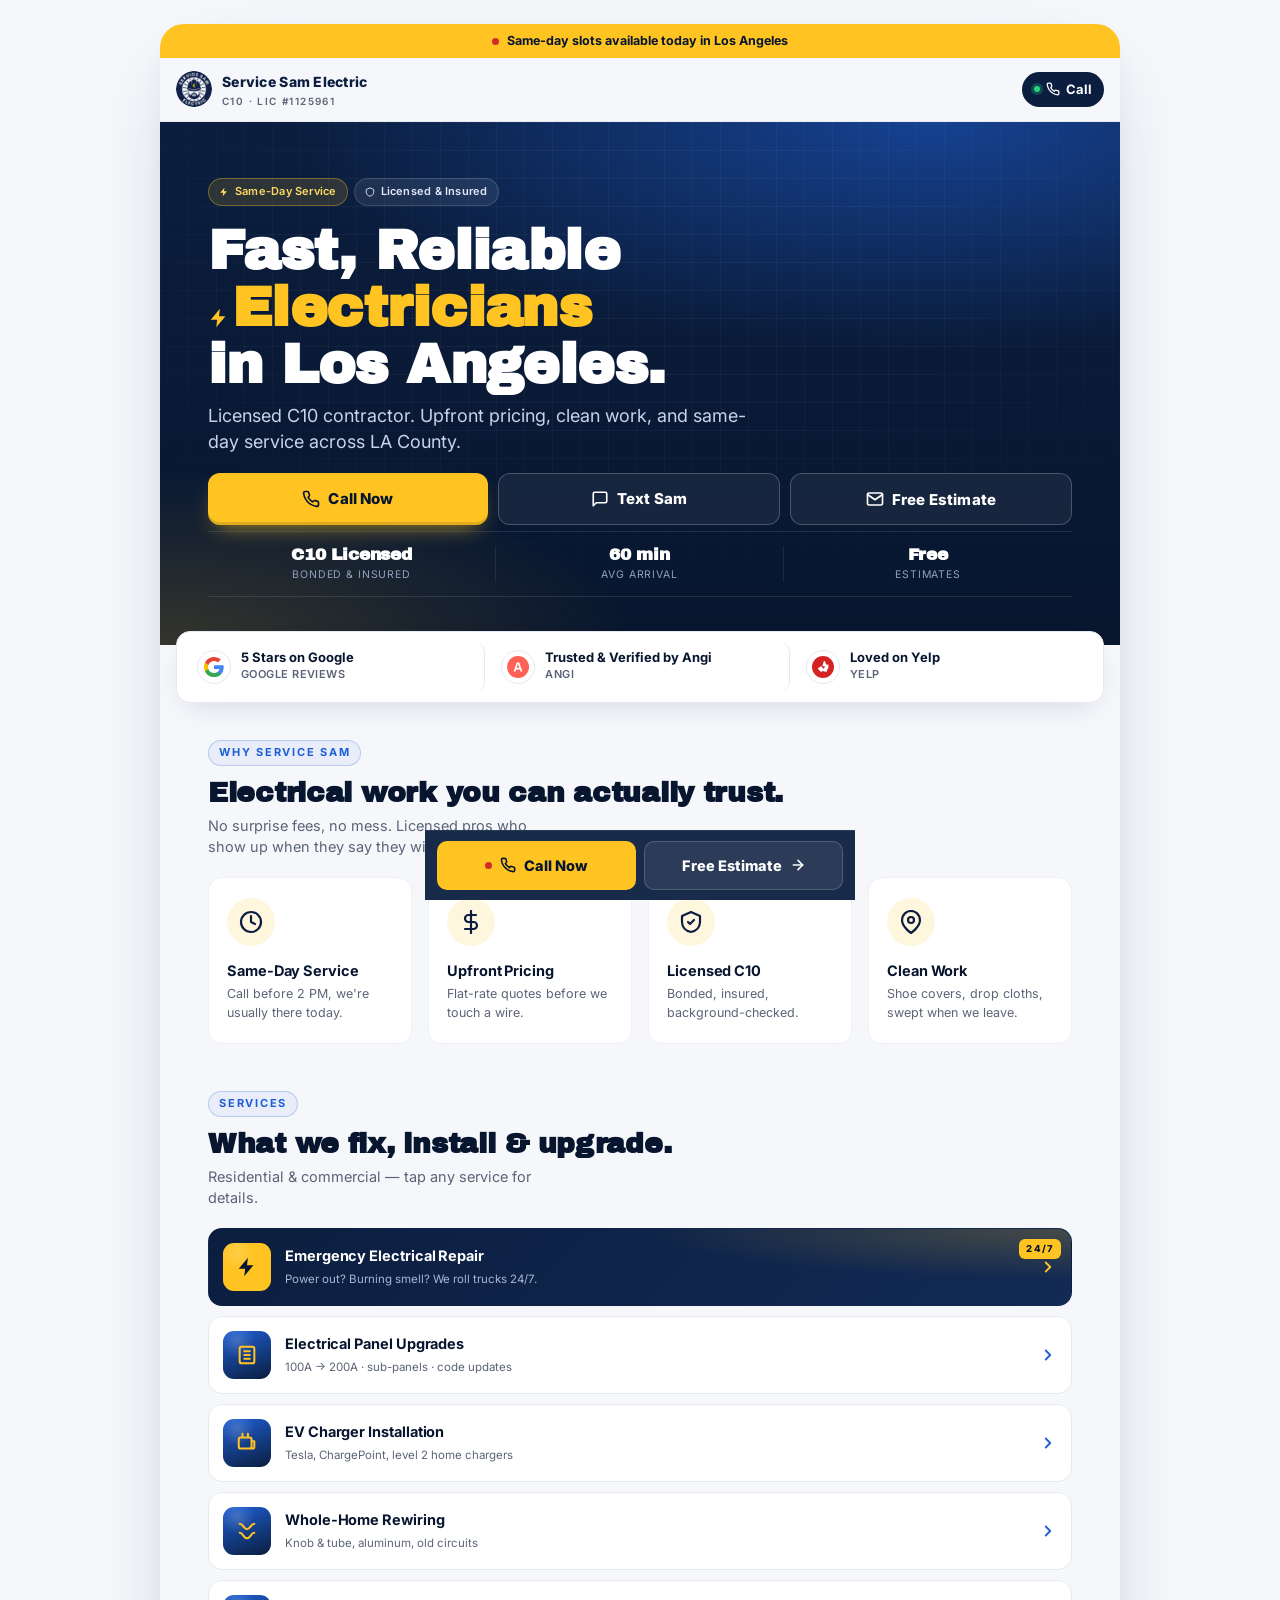
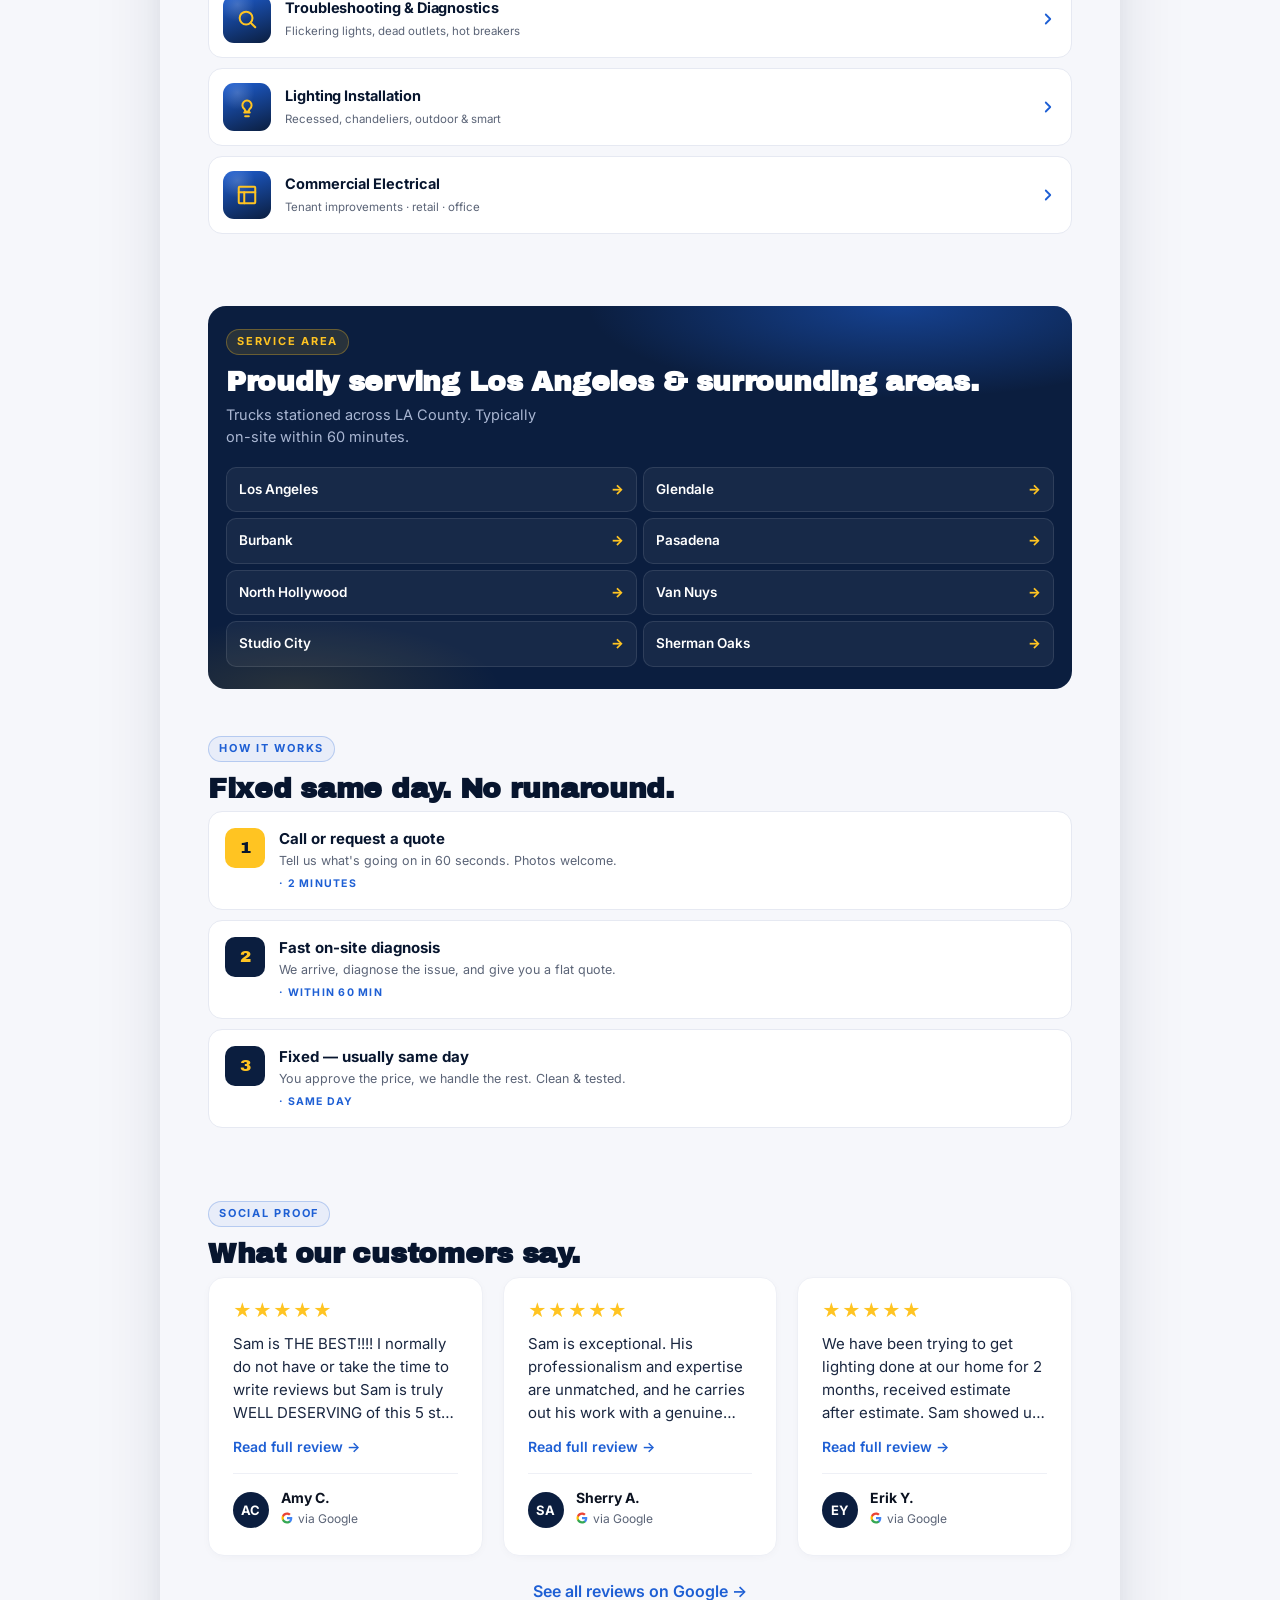
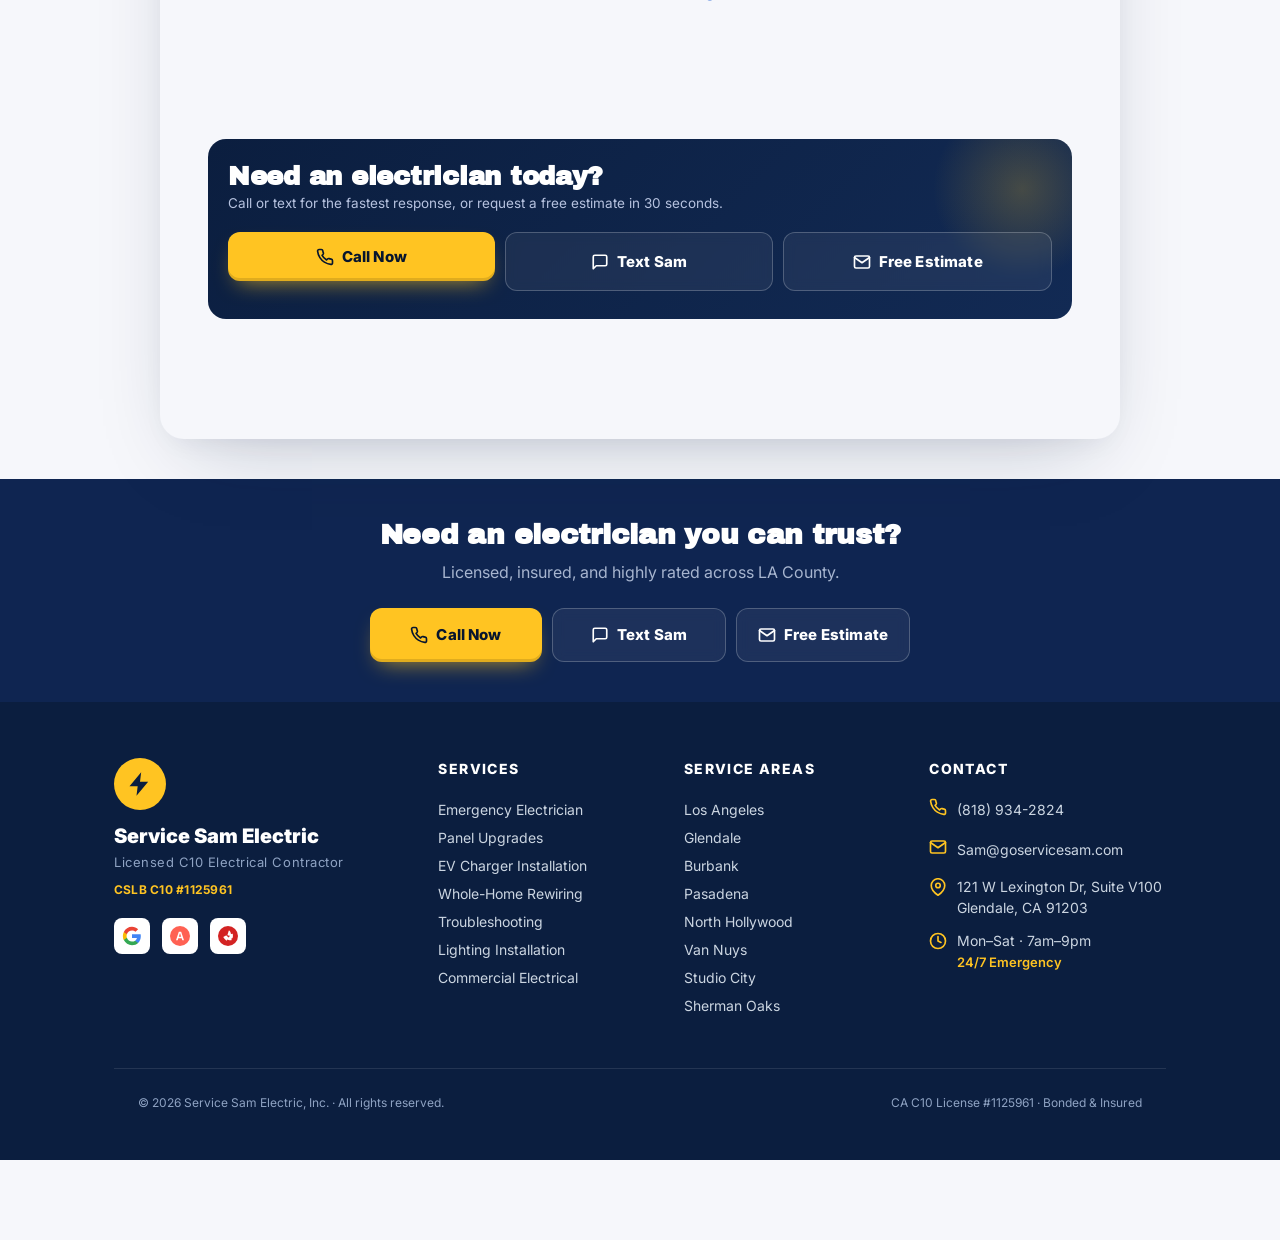
==== commit b62b2416: "Real brand SVGs on trust badges, redesigned testimonial cards with line-clamp, full footer rebuild w" ====
--- a/index.html
+++ b/index.html
@@ -156,13 +156,11 @@
     flex:1;min-width:0;
   }
   .trust-badge .tb-logo{
-    width:32px;height:32px;flex:0 0 32px;border-radius:50%;
+    width:34px;height:34px;flex:0 0 34px;border-radius:50%;
     display:flex;align-items:center;justify-content:center;
-    font-weight:800;font-size:15px;line-height:1;
-    background:#fff;border:1px solid var(--line);color:var(--navy-ink);
-  }
-  .trust-badge .tb-logo.angi{background:var(--navy);color:var(--yellow);border-color:var(--navy)}
-  .trust-badge .tb-logo.yelp{background:#fff;color:#d32323;border-color:#f0d4d4}
+    background:#fff;border:1px solid var(--line);overflow:hidden;
+  }
+  .trust-badge .tb-logo svg{display:block}
   .trust-badge .tb-text b{display:block;font-size:13px;color:var(--navy-ink);line-height:1.15}
   .trust-badge .tb-text small{display:block;color:var(--muted);font-size:11px;letter-spacing:.04em;margin-top:2px;text-transform:uppercase;font-weight:600}
   @media (min-width:560px){
@@ -300,53 +298,66 @@
   .step p{margin:2px 0 0;font-size:12.5px;color:var(--muted)}
   .step .t{font-size:10.5px;font-weight:700;color:var(--blue);letter-spacing:.12em;text-transform:uppercase;margin-top:6px;display:inline-block}
 
-  .reviews-head{
-    display:flex;align-items:center;gap:10px;margin-bottom:14px;
-    background:#fff;border:1px solid var(--line);border-radius:12px;padding:12px 14px;
-  }
-  .reviews-head .big{font-family:'Archivo Black';font-size:26px;color:var(--navy-ink);line-height:1}
-  .reviews-head small{color:var(--muted);font-size:11.5px;display:block;margin-top:2px}
-  .reviews-rail{
-    display:flex;gap:12px;overflow-x:auto;scroll-snap-type:x mandatory;
-    margin:0 -20px;padding:0 20px 6px;
-    scrollbar-width:none;
+  .reviews-grid{
+    display:grid;grid-template-columns:1fr;gap:16px;
     align-items:stretch;
   }
-  .reviews-rail::-webkit-scrollbar{display:none}
+  @media (min-width:768px){
+    .reviews-grid{grid-template-columns:repeat(3,1fr);gap:20px}
+  }
   .review{
-    flex:0 0 86%;scroll-snap-align:start;
-    background:#fff;border:1px solid var(--line);border-radius:var(--radius);
-    padding:16px;
+    background:#fff;border:1px solid #eef0f6;border-radius:16px;
+    padding:24px;
     display:flex;flex-direction:column;
-  }
-  .review .stars{margin-bottom:8px}
-  .review q{
-    display:block;font-size:14px;line-height:1.55;color:var(--navy-ink);
-    quotes:none; overflow-wrap:break-word; word-break:break-word; hyphens:auto;
-    flex:1;
-  }
-  .review q::before,.review q::after{content:""}
-  .review .who{display:flex;align-items:center;gap:10px;margin-top:14px}
+    box-shadow:0 2px 12px -4px rgba(11,30,63,.06);
+    transition:transform .18s ease, box-shadow .18s ease;
+  }
+  @media (hover:hover) and (min-width:768px){
+    .review:hover{
+      transform:translateY(-2px);
+      box-shadow:0 8px 24px -8px rgba(11,30,63,.12);
+    }
+  }
+  .review .stars{
+    font-size:18px;letter-spacing:1px;color:#FFC422;
+    line-height:1;margin-bottom:12px;
+  }
+  .review .review-text{
+    margin:0;font-size:15px;line-height:1.55;color:#1a2740;
+    display:-webkit-box;-webkit-line-clamp:4;-webkit-box-orient:vertical;
+    overflow:hidden;
+  }
+  .review .read-more{
+    display:inline-block;margin-top:12px;
+    font-size:14px;color:#1E5FD4;font-weight:600;text-decoration:none;
+  }
+  .review .read-more:hover{text-decoration:underline}
+  .review .review-divider{
+    border:0;border-top:1px solid #eef0f6;margin:16px 0;
+  }
+  .review .who{display:flex;align-items:center;gap:12px}
   .review .av{
-    width:34px;height:34px;border-radius:50%;
-    background:linear-gradient(135deg,#1E5FD4,#0B1E3F);color:#fff;
-    display:flex;align-items:center;justify-content:center;font-weight:700;font-size:13px;
-  }
-  .review .who b{font-size:13px;display:block;color:var(--navy-ink)}
-  .review .who small{color:var(--muted);font-size:11px}
-  .review .read-more{
-    display:inline-flex;align-items:center;gap:6px;margin-top:12px;
-    font-size:12px;color:var(--blue);text-decoration:none;font-weight:600;
-  }
-  .review .read-more:hover{text-decoration:underline}
-  .review .read-more svg{width:12px;height:12px}
-  @media (min-width:768px){
-    .reviews-rail{
-      display:grid;grid-template-columns:repeat(3,1fr);gap:16px;
-      overflow:visible;margin:0;padding:0;
-    }
-    .review{flex:none;height:100%}
-  }
+    width:36px;height:36px;flex:0 0 36px;border-radius:50%;
+    background:#0B1E3F;color:#fff;
+    display:flex;align-items:center;justify-content:center;
+    font-weight:700;font-size:13px;letter-spacing:.02em;
+  }
+  .review .who .name{
+    font-weight:700;color:#0b1220;font-size:14px;line-height:1.2;
+  }
+  .review .who .via{
+    display:inline-flex;align-items:center;gap:5px;
+    color:#5b6477;font-size:12px;margin-top:3px;
+  }
+  .review .who .via svg{display:block;flex:0 0 12px}
+  .reviews-footer{
+    display:flex;justify-content:center;margin-top:24px;
+  }
+  .reviews-footer a{
+    font-size:16px;color:#1E5FD4;font-weight:600;text-decoration:none;
+  }
+  .reviews-footer a:hover{text-decoration:underline}
+  .reviews-section{padding-bottom:100px}
 
   .ba{background:#fff;border:1px solid var(--line);border-radius:var(--radius);padding:14px;margin-top:16px}
   .ba-row{display:grid;grid-template-columns:1fr 1fr;gap:8px}
@@ -417,15 +428,76 @@
   }
   .agree{font-size:11px;color:#7f8eae;text-align:center;margin-top:10px;line-height:1.4}
 
-  footer{background:#06112a;color:#9aa7c5;padding:28px 20px 28px;font-size:13px}
-  footer .foot-brand{display:flex;align-items:center;gap:10px;margin-bottom:14px}
-  footer .foot-brand img{width:42px;height:42px;border-radius:50%}
-  footer .foot-brand b{color:#fff;font-size:15px;display:block}
-  footer .foot-brand small{color:#6f7ea1;font-size:11.5px;letter-spacing:.1em;text-transform:uppercase}
-  footer h4{color:#fff;font-size:11px;letter-spacing:.16em;text-transform:uppercase;margin:18px 0 8px}
-  footer a{color:#c9d3e8;text-decoration:none;display:block;padding:4px 0;font-size:13px}
-  footer .lic{border-top:1px solid rgba(255,255,255,.08);margin-top:20px;padding-top:14px;font-size:11.5px;line-height:1.5}
-  footer .lic b{color:#fff}
+  /* ===== SITE FOOTER ===== */
+  body{padding-bottom:80px}
+  .site-footer{background:#0B1E3F;color:#cbd5e1;font-size:13px;line-height:1.6}
+  .footer-cta{background:#0F2551;color:#fff;padding:40px 24px;text-align:center}
+  .footer-cta-inner{max-width:720px;margin:0 auto}
+  .footer-cta h2{
+    font-family:'Archivo Black';font-size:22px;color:#fff;
+    margin:0 0 8px;line-height:1.15;letter-spacing:-.01em;font-weight:900;
+  }
+  .footer-cta p{color:#a7b5cf;font-size:16px;margin:0 0 24px;line-height:1.5}
+  .footer-cta .cta-three{max-width:540px;margin:0 auto}
+  @media (min-width:768px){.footer-cta h2{font-size:28px}}
+
+  .footer-main{padding:56px 24px 24px;max-width:1100px;margin:0 auto}
+  .footer-grid{display:grid;grid-template-columns:1fr;gap:40px 48px}
+  @media (min-width:640px){.footer-grid{grid-template-columns:1fr 1fr}}
+  @media (min-width:1024px){.footer-grid{grid-template-columns:1.4fr 1fr 1fr 1.2fr}}
+
+  .footer-col h4{
+    color:#fff;font-weight:800;font-size:14px;
+    letter-spacing:.1em;text-transform:uppercase;margin:0 0 16px;
+  }
+  .footer-col ul{list-style:none;padding:0;margin:0}
+  .footer-col ul a{
+    color:#cbd5e1;font-size:14px;line-height:2;
+    text-decoration:none;display:block;transition:color .15s ease;
+  }
+  .footer-col ul a:hover{color:#FFC422}
+
+  .footer-brand .brand-logo{
+    width:52px;height:52px;border-radius:50%;background:#FFC422;
+    display:flex;align-items:center;justify-content:center;margin-bottom:14px;
+  }
+  .footer-brand .brand-logo svg{width:28px;height:28px}
+  .footer-brand .brand-name{color:#fff;font-weight:900;font-size:20px;line-height:1.2;margin:0 0 4px}
+  .footer-brand .brand-sub{color:#8fa3c3;font-size:13px;letter-spacing:.04em;margin:0}
+  .footer-brand .brand-lic{color:#FFC422;font-size:12px;font-weight:700;margin:8px 0 0;letter-spacing:.02em}
+  .footer-social{display:flex;gap:12px;margin-top:18px}
+  .footer-social a{
+    width:36px;height:36px;border-radius:8px;background:#fff;
+    display:inline-flex;align-items:center;justify-content:center;padding:0;
+    transition:transform .15s ease, box-shadow .15s ease;
+  }
+  .footer-social a:hover{transform:translateY(-1px);box-shadow:0 4px 12px rgba(0,0,0,.2)}
+  .footer-social svg{display:block;width:20px;height:20px}
+
+  .footer-contact ul{list-style:none;padding:0;margin:0}
+  .footer-contact li{
+    display:flex;align-items:flex-start;gap:10px;
+    margin-bottom:12px;color:#cbd5e1;font-size:14px;line-height:1.5;
+  }
+  .footer-contact .ico{
+    flex:0 0 18px;width:18px;height:18px;color:#FFC422;margin-top:2px;
+  }
+  .footer-contact a{
+    color:#cbd5e1;text-decoration:none;line-height:1.5;
+    transition:color .15s ease;
+  }
+  .footer-contact a:hover{color:#FFC422}
+  .footer-contact .emergency{color:#FFC422;display:block;font-weight:600;font-size:13px;margin-top:2px}
+
+  .footer-bottom{
+    max-width:1100px;margin:48px auto 0;padding:24px;
+    border-top:1px solid rgba(255,255,255,.1);
+    display:flex;flex-direction:column;gap:8px;
+    font-size:12px;color:#8fa3c3;
+  }
+  @media (min-width:640px){
+    .footer-bottom{flex-direction:row;justify-content:space-between;gap:16px}
+  }
 
   .sticky-cta{
     position:fixed;bottom:0;left:0;right:0;z-index:50;
@@ -737,15 +809,25 @@
   <!-- Trust strip -->
   <div class="trust-strip" aria-label="Trusted across top review platforms">
     <div class="trust-badge">
-      <div class="tb-logo" aria-hidden="true">G</div>
+      <div class="tb-logo" aria-hidden="true">
+        <svg xmlns="http://www.w3.org/2000/svg" viewBox="0 0 24 24" width="22" height="22" aria-hidden="true">
+          <path fill="#4285F4" d="M22.56 12.25c0-.78-.07-1.53-.2-2.25H12v4.26h5.92c-.26 1.37-1.04 2.53-2.21 3.31v2.77h3.57c2.08-1.92 3.28-4.74 3.28-8.09z"/>
+          <path fill="#34A853" d="M12 23c2.97 0 5.46-.98 7.28-2.66l-3.57-2.77c-.98.66-2.23 1.06-3.71 1.06-2.86 0-5.29-1.93-6.16-4.53H2.18v2.84C3.99 20.53 7.7 23 12 23z"/>
+          <path fill="#FBBC05" d="M5.84 14.09c-.22-.66-.35-1.36-.35-2.09s.13-1.43.35-2.09V7.07H2.18C1.43 8.55 1 10.22 1 12s.43 3.45 1.18 4.93l2.85-2.22.81-.62z"/>
+          <path fill="#EA4335" d="M12 5.38c1.62 0 3.06.56 4.21 1.64l3.15-3.15C17.45 2.09 14.97 1 12 1 7.7 1 3.99 3.47 2.18 7.07l3.66 2.84c.87-2.6 3.3-4.53 6.16-4.53z"/>
+        </svg>
+      </div>
       <div class="tb-text">
         <b>5 Stars on Google</b>
         <small>Google Reviews</small>
       </div>
     </div>
     <div class="trust-badge">
-      <div class="tb-logo angi" aria-hidden="true">
-        <svg viewBox="0 0 24 24" fill="currentColor" width="16" height="16"><path d="M20 6L9 17l-5-5" stroke="currentColor" stroke-width="3" stroke-linecap="round" stroke-linejoin="round" fill="none"/></svg>
+      <div class="tb-logo" aria-hidden="true">
+        <svg xmlns="http://www.w3.org/2000/svg" viewBox="0 0 24 24" width="22" height="22" aria-hidden="true">
+          <circle cx="12" cy="12" r="12" fill="#FF6153"/>
+          <path fill="#fff" d="M9.2 17h-2l3.4-10h2.8l3.4 10h-2l-.8-2.4h-4zm1.4-4.2h2.8L12 8.4z"/>
+        </svg>
       </div>
       <div class="tb-text">
         <b>Trusted &amp; Verified by Angi</b>
@@ -753,7 +835,12 @@
       </div>
     </div>
     <div class="trust-badge">
-      <div class="tb-logo yelp" aria-hidden="true">Y</div>
+      <div class="tb-logo" aria-hidden="true">
+        <svg xmlns="http://www.w3.org/2000/svg" viewBox="0 0 24 24" width="22" height="22" aria-hidden="true">
+          <circle cx="12" cy="12" r="12" fill="#D32323"/>
+          <path fill="#fff" d="M13.5 5.5c-.3-.1-.6.1-.7.4l-1.4 4.6c-.1.4.2.8.6.8l3.1.1c.4 0 .7-.3.6-.7-.2-2.3-.9-4.3-2.2-5.2zm-3 6.1c-.2-.3-.6-.4-.9-.2L6.8 13c-.3.2-.4.6-.2.9.8 1.4 1.9 2.6 3.3 3.4.3.2.7.1.9-.2l1.6-2.7c.2-.3.1-.7-.2-.9zm3.6 1c-.3-.2-.7-.1-.9.2l-1.6 2.7c-.2.3-.1.7.2.9 1.2.5 2.5.8 3.8.8.4 0 .7-.3.7-.7l-.1-3.1c0-.3-.3-.6-.7-.6zm3.7-2.8c-.1-.3-.4-.5-.8-.4l-3 .8c-.3.1-.5.5-.4.8.6 1.5 1.7 2.8 3.1 3.6.3.2.7 0 .8-.3.5-1.4.6-3 .3-4.5z"/>
+        </svg>
+      </div>
       <div class="tb-text">
         <b>Loved on Yelp</b>
         <small>Yelp</small>
@@ -882,54 +969,67 @@
   </section>
 
   <!-- REVIEWS -->
-  <section style="padding-bottom:16px">
+  <section class="reviews-section">
     <span class="eyebrow">Social Proof</span>
     <h2 class="sec">What our customers say.</h2>
+
+    <div class="reviews-grid">
+      <article class="review">
+        <div class="stars" aria-label="5 star rating">★★★★★</div>
+        <p class="review-text">Sam is THE BEST!!!! I normally do not have or take the time to write reviews but Sam is truly WELL DESERVING of this 5 star review. If there was an option to give him 10 stars or more, I would definitely give him the maximum stars. I've dealt with so many people from different companies and I've never felt as comfortable and as safe with them as with Sam. There are so many electricians/contractors out there that are just after your money yet they still do a poor job but Sam is very different. He is super honest, reliable, kind, trustworthy, professional, and friendly. He will tell you with all honesty if what you plan to get done in your house is worth paying for or just a waste. Plus he is knowledgeable with what he does. My family and I are not only thankful for the work his done in our house, but we are also extremely grateful for having met Sam as a person. Sam, please know that I will be your customer for life!</p>
+        <a class="read-more" href="https://share.google/7NwRjGQXGjUnWlkaW" target="_blank" rel="noopener">Read full review →</a>
+        <hr class="review-divider">
+        <div class="who">
+          <div class="av" aria-hidden="true">AC</div>
+          <div>
+            <div class="name">Amy C.</div>
+            <div class="via">
+              <svg xmlns="http://www.w3.org/2000/svg" viewBox="0 0 24 24" width="12" height="12" aria-hidden="true"><path fill="#4285F4" d="M22.56 12.25c0-.78-.07-1.53-.2-2.25H12v4.26h5.92c-.26 1.37-1.04 2.53-2.21 3.31v2.77h3.57c2.08-1.92 3.28-4.74 3.28-8.09z"/><path fill="#34A853" d="M12 23c2.97 0 5.46-.98 7.28-2.66l-3.57-2.77c-.98.66-2.23 1.06-3.71 1.06-2.86 0-5.29-1.93-6.16-4.53H2.18v2.84C3.99 20.53 7.7 23 12 23z"/><path fill="#FBBC05" d="M5.84 14.09c-.22-.66-.35-1.36-.35-2.09s.13-1.43.35-2.09V7.07H2.18C1.43 8.55 1 10.22 1 12s.43 3.45 1.18 4.93l2.85-2.22.81-.62z"/><path fill="#EA4335" d="M12 5.38c1.62 0 3.06.56 4.21 1.64l3.15-3.15C17.45 2.09 14.97 1 12 1 7.7 1 3.99 3.47 2.18 7.07l3.66 2.84c.87-2.6 3.3-4.53 6.16-4.53z"/></svg>
+              via Google
+            </div>
+          </div>
+        </div>
+      </article>
+
+      <article class="review">
+        <div class="stars" aria-label="5 star rating">★★★★★</div>
+        <p class="review-text">Sam is exceptional. His professionalism and expertise are unmatched, and he carries out his work with a genuine smile. What sets him apart is his honesty and the time he takes to explain each step of the process — a rare and much-appreciated quality. He and his crew are incredibly meticulous; you'd never know they were there once the job is done. Sam turned my vision into a stunning reality, and I'm beyond grateful. I've already recommended him to several friends, and if you're looking for a reliable, skilled, and trustworthy electrician, Sam is the one to call.</p>
+        <a class="read-more" href="https://share.google/7NwRjGQXGjUnWlkaW" target="_blank" rel="noopener">Read full review →</a>
+        <hr class="review-divider">
+        <div class="who">
+          <div class="av" aria-hidden="true">SA</div>
+          <div>
+            <div class="name">Sherry A.</div>
+            <div class="via">
+              <svg xmlns="http://www.w3.org/2000/svg" viewBox="0 0 24 24" width="12" height="12" aria-hidden="true"><path fill="#4285F4" d="M22.56 12.25c0-.78-.07-1.53-.2-2.25H12v4.26h5.92c-.26 1.37-1.04 2.53-2.21 3.31v2.77h3.57c2.08-1.92 3.28-4.74 3.28-8.09z"/><path fill="#34A853" d="M12 23c2.97 0 5.46-.98 7.28-2.66l-3.57-2.77c-.98.66-2.23 1.06-3.71 1.06-2.86 0-5.29-1.93-6.16-4.53H2.18v2.84C3.99 20.53 7.7 23 12 23z"/><path fill="#FBBC05" d="M5.84 14.09c-.22-.66-.35-1.36-.35-2.09s.13-1.43.35-2.09V7.07H2.18C1.43 8.55 1 10.22 1 12s.43 3.45 1.18 4.93l2.85-2.22.81-.62z"/><path fill="#EA4335" d="M12 5.38c1.62 0 3.06.56 4.21 1.64l3.15-3.15C17.45 2.09 14.97 1 12 1 7.7 1 3.99 3.47 2.18 7.07l3.66 2.84c.87-2.6 3.3-4.53 6.16-4.53z"/></svg>
+              via Google
+            </div>
+          </div>
+        </div>
+      </article>
+
+      <article class="review">
+        <div class="stars" aria-label="5 star rating">★★★★★</div>
+        <p class="review-text">We have been trying to get lighting done at our home for 2 months, received estimate after estimate. Sam showed up and not only did he give us a price within our budget, but also provided us with peace of mind. Very professional and knowledgeable. I would highly recommend his service. We are extremely happy.</p>
+        <a class="read-more" href="https://share.google/7NwRjGQXGjUnWlkaW" target="_blank" rel="noopener">Read full review →</a>
+        <hr class="review-divider">
+        <div class="who">
+          <div class="av" aria-hidden="true">EY</div>
+          <div>
+            <div class="name">Erik Y.</div>
+            <div class="via">
+              <svg xmlns="http://www.w3.org/2000/svg" viewBox="0 0 24 24" width="12" height="12" aria-hidden="true"><path fill="#4285F4" d="M22.56 12.25c0-.78-.07-1.53-.2-2.25H12v4.26h5.92c-.26 1.37-1.04 2.53-2.21 3.31v2.77h3.57c2.08-1.92 3.28-4.74 3.28-8.09z"/><path fill="#34A853" d="M12 23c2.97 0 5.46-.98 7.28-2.66l-3.57-2.77c-.98.66-2.23 1.06-3.71 1.06-2.86 0-5.29-1.93-6.16-4.53H2.18v2.84C3.99 20.53 7.7 23 12 23z"/><path fill="#FBBC05" d="M5.84 14.09c-.22-.66-.35-1.36-.35-2.09s.13-1.43.35-2.09V7.07H2.18C1.43 8.55 1 10.22 1 12s.43 3.45 1.18 4.93l2.85-2.22.81-.62z"/><path fill="#EA4335" d="M12 5.38c1.62 0 3.06.56 4.21 1.64l3.15-3.15C17.45 2.09 14.97 1 12 1 7.7 1 3.99 3.47 2.18 7.07l3.66 2.84c.87-2.6 3.3-4.53 6.16-4.53z"/></svg>
+              via Google
+            </div>
+          </div>
+        </div>
+      </article>
+    </div>
+
+    <div class="reviews-footer">
+      <a href="https://share.google/7NwRjGQXGjUnWlkaW" target="_blank" rel="noopener">See all reviews on Google →</a>
+    </div>
   </section>
-
-  <div class="reviews-rail">
-    <div class="review">
-      <div class="stars" aria-label="5 star rating">
-        <svg viewBox="0 0 24 24"><path d="M12 2l3.09 6.26L22 9.27l-5 4.87 1.18 6.88L12 17.77l-6.18 3.25L7 14.14 2 9.27l6.91-1.01L12 2z"></path></svg>
-        <svg viewBox="0 0 24 24"><path d="M12 2l3.09 6.26L22 9.27l-5 4.87 1.18 6.88L12 17.77l-6.18 3.25L7 14.14 2 9.27l6.91-1.01L12 2z"></path></svg>
-        <svg viewBox="0 0 24 24"><path d="M12 2l3.09 6.26L22 9.27l-5 4.87 1.18 6.88L12 17.77l-6.18 3.25L7 14.14 2 9.27l6.91-1.01L12 2z"></path></svg>
-        <svg viewBox="0 0 24 24"><path d="M12 2l3.09 6.26L22 9.27l-5 4.87 1.18 6.88L12 17.77l-6.18 3.25L7 14.14 2 9.27l6.91-1.01L12 2z"></path></svg>
-        <svg viewBox="0 0 24 24"><path d="M12 2l3.09 6.26L22 9.27l-5 4.87 1.18 6.88L12 17.77l-6.18 3.25L7 14.14 2 9.27l6.91-1.01L12 2z"></path></svg>
-      </div>
-      <q>Sam is THE BEST!!!! I normally do not have or take the time to write reviews but Sam is truly WELL DESERVING of this 5 star review. If there was an option to give him 10 stars or more, I would definitely give him the maximum stars. I've dealt with so many people from different companies and I've never felt as comfortable and as safe with them as with Sam. There are so many electricians/contractors out there that are just after your money yet they still do a poor job but Sam is very different. He is super honest, reliable, kind, trustworthy, professional, and friendly. He will tell you with all honesty if what you plan to get done in your house is worth paying for or just a waste. Plus he is knowledgeable with what he does. My family and I are not only thankful for the work his done in our house, but we are also extremely grateful for having met Sam as a person. Sam, please know that I will be your customer for life!</q>
-      <div class="who"><div class="av">AC</div><div><b>Amy C.</b><small>via Google</small></div></div>
-      <a class="read-more" href="https://www.google.com/search?q=Service+Sam+Electric" target="_blank" rel="noopener noreferrer">
-        Read full review on Google
-        <svg viewBox="0 0 24 24" fill="none" stroke="currentColor" stroke-width="2.2" stroke-linecap="round" stroke-linejoin="round"><path d="M7 17L17 7"></path><polyline points="8 7 17 7 17 16"></polyline></svg>
-      </a>
-    </div>
-    <div class="review">
-      <div class="stars" aria-label="5 star rating">
-        <svg viewBox="0 0 24 24"><path d="M12 2l3.09 6.26L22 9.27l-5 4.87 1.18 6.88L12 17.77l-6.18 3.25L7 14.14 2 9.27l6.91-1.01L12 2z"></path></svg>
-        <svg viewBox="0 0 24 24"><path d="M12 2l3.09 6.26L22 9.27l-5 4.87 1.18 6.88L12 17.77l-6.18 3.25L7 14.14 2 9.27l6.91-1.01L12 2z"></path></svg>
-        <svg viewBox="0 0 24 24"><path d="M12 2l3.09 6.26L22 9.27l-5 4.87 1.18 6.88L12 17.77l-6.18 3.25L7 14.14 2 9.27l6.91-1.01L12 2z"></path></svg>
-        <svg viewBox="0 0 24 24"><path d="M12 2l3.09 6.26L22 9.27l-5 4.87 1.18 6.88L12 17.77l-6.18 3.25L7 14.14 2 9.27l6.91-1.01L12 2z"></path></svg>
-        <svg viewBox="0 0 24 24"><path d="M12 2l3.09 6.26L22 9.27l-5 4.87 1.18 6.88L12 17.77l-6.18 3.25L7 14.14 2 9.27l6.91-1.01L12 2z"></path></svg>
-      </div>
-      <q>Sam is exceptional. His professionalism and expertise are unmatched, and he carries out his work with a genuine smile. What sets him apart is his honesty and the time he takes to explain each step of the process — a rare and much-appreciated quality. He and his crew are incredibly meticulous; you'd never know they were there once the job is done. Sam turned my vision into a stunning reality, and I'm beyond grateful. I've already recommended him to several friends, and if you're looking for a reliable, skilled, and trustworthy electrician, Sam is the one to call.</q>
-      <div class="who"><div class="av">SA</div><div><b>Sherry A.</b><small>via Google</small></div></div>
-      <a class="read-more" href="https://www.google.com/search?q=Service+Sam+Electric" target="_blank" rel="noopener noreferrer">
-        Read full review on Google
-        <svg viewBox="0 0 24 24" fill="none" stroke="currentColor" stroke-width="2.2" stroke-linecap="round" stroke-linejoin="round"><path d="M7 17L17 7"></path><polyline points="8 7 17 7 17 16"></polyline></svg>
-      </a>
-    </div>
-    <div class="review">
-      <div class="stars" aria-label="5 star rating">
-        <svg viewBox="0 0 24 24"><path d="M12 2l3.09 6.26L22 9.27l-5 4.87 1.18 6.88L12 17.77l-6.18 3.25L7 14.14 2 9.27l6.91-1.01L12 2z"></path></svg>
-        <svg viewBox="0 0 24 24"><path d="M12 2l3.09 6.26L22 9.27l-5 4.87 1.18 6.88L12 17.77l-6.18 3.25L7 14.14 2 9.27l6.91-1.01L12 2z"></path></svg>
-        <svg viewBox="0 0 24 24"><path d="M12 2l3.09 6.26L22 9.27l-5 4.87 1.18 6.88L12 17.77l-6.18 3.25L7 14.14 2 9.27l6.91-1.01L12 2z"></path></svg>
-        <svg viewBox="0 0 24 24"><path d="M12 2l3.09 6.26L22 9.27l-5 4.87 1.18 6.88L12 17.77l-6.18 3.25L7 14.14 2 9.27l6.91-1.01L12 2z"></path></svg>
-        <svg viewBox="0 0 24 24"><path d="M12 2l3.09 6.26L22 9.27l-5 4.87 1.18 6.88L12 17.77l-6.18 3.25L7 14.14 2 9.27l6.91-1.01L12 2z"></path></svg>
-      </div>
-      <q>We have been trying to get lighting done at our home for 2 months, received estimate after estimate. Sam showed up and not only did he give us a price within our budget, but also provided us with peace of mind. Very professional and knowledgeable. I would highly recommend his service. We are extremely happy.</q>
-      <div class="who"><div class="av">EY</div><div><b>Erik Y.</b><small>via Google</small></div></div>
-    </div>
-  </div>
 
   <!-- CTA SECTION -->
   <section id="quote">
@@ -1403,51 +1503,6 @@
   </div>
 </article>
 
-  <!-- FOOTER -->
-  <footer>
-    <div class="foot-brand">
-      <img src="[data-uri]" alt="">
-      <div>
-        <b>Service Sam Electric</b>
-        <small>C10 · Glendale, CA</small>
-      </div>
-    </div>
-    <div style="display:flex;gap:10px;flex-wrap:wrap;margin-bottom:8px">
-      <a class="btn btn-primary" href="tel:+18189342824" style="padding:12px 14px;font-size:14px">Call (818) 934-2824</a>
-    </div>
-
-    <h4>Services</h4>
-    <a href="#panel">Panel Upgrades Los Angeles</a>
-    <a href="#ev">EV Charger Installation LA</a>
-    <a href="#rewire">Whole-Home Rewiring</a>
-    <a href="#troubleshoot">Electrical Troubleshooting</a>
-    <a href="#lighting">Lighting Installation</a>
-    <a href="#commercial">Commercial Electrical</a>
-    <a href="#emergency">Emergency Electrician LA</a>
-
-    <h4>Service Areas</h4>
-    <a href="#la">Electrician Los Angeles</a>
-    <a href="#glendale">Electrician Glendale CA</a>
-    <a href="#burbank">Electrician Burbank CA</a>
-    <a href="#pasadena">Electrician Pasadena CA</a>
-    <a href="#noho">Electrician North Hollywood</a>
-    <a href="#van-nuys">Electrician Van Nuys</a>
-    <a href="#studio-city">Electrician Studio City</a>
-    <a href="#sherman-oaks">Electrician Sherman Oaks</a>
-
-    <h4>Contact</h4>
-    <a href="tel:+18189342824">📞 (818) 934-2824</a>
-    <a href="mailto:Sam@goservicesam.com">✉ Sam@goservicesam.com</a>
-    <a>👤 Sam Davoodian, Owner</a>
-    <a>📍 121 W Lexington Dr, Suite V100<br>&nbsp;&nbsp;&nbsp;Glendale, CA 91203</a>
-    <a>🕒 Mon–Sat · 7am–9pm · 24/7 Emergency</a>
-
-    <div class="lic">
-      <b>Service Sam Electric, Inc.</b><br>
-      CA C10 License #1125961 · Bonded &amp; Insured<br>
-      © 2026 GoServiceSam.com · All rights reserved.
-    </div>
-  </footer>
 
   <!-- Sticky bottom CTA -->
   <div class="sticky-cta">
@@ -1463,6 +1518,115 @@
   </div>
 
 </div>
+
+<!-- ============ SITE FOOTER ============ -->
+<footer class="site-footer" role="contentinfo">
+  <!-- Top CTA strip -->
+  <div class="footer-cta">
+    <div class="footer-cta-inner">
+      <h2>Need an electrician you can trust?</h2>
+      <p>Licensed, insured, and highly rated across LA County.</p>
+      <div class="cta-three on-dark">
+        <a class="btn btn-primary" href="tel:+18189342824" aria-label="Call Service Sam Electric">
+          <svg viewBox="0 0 24 24" fill="none" stroke="currentColor" stroke-width="2.2" stroke-linecap="round" stroke-linejoin="round"><path d="M22 16.92v3a2 2 0 0 1-2.18 2 19.79 19.79 0 0 1-8.63-3.07 19.5 19.5 0 0 1-6-6 19.79 19.79 0 0 1-3.07-8.67A2 2 0 0 1 4.11 2h3a2 2 0 0 1 2 1.72 12.84 12.84 0 0 0 .7 2.81 2 2 0 0 1-.45 2.11L8.09 9.91a16 16 0 0 0 6 6l1.27-1.27a2 2 0 0 1 2.11-.45 12.84 12.84 0 0 0 2.81.7A2 2 0 0 1 22 16.92z"></path></svg>
+          Call Now
+        </a>
+        <a class="btn btn-outline" href="sms:+18189342824?&amp;body=Hi%20Sam%2C%20I%20got%20your%20info%20from%20goservicesam.com%20and%20need%20help%20with%3A%20" aria-label="Text Sam">
+          <svg viewBox="0 0 24 24" fill="none" stroke="currentColor" stroke-width="2.2" stroke-linecap="round" stroke-linejoin="round"><path d="M21 15a2 2 0 0 1-2 2H7l-4 4V5a2 2 0 0 1 2-2h14a2 2 0 0 1 2 2z"></path></svg>
+          Text Sam
+        </a>
+        <button type="button" class="btn btn-outline" onclick="openQuoteModal(event)" aria-label="Request a free estimate">
+          <svg viewBox="0 0 24 24" fill="none" stroke="currentColor" stroke-width="2.2" stroke-linecap="round" stroke-linejoin="round"><path d="M4 4h16c1.1 0 2 .9 2 2v12c0 1.1-.9 2-2 2H4c-1.1 0-2-.9-2-2V6c0-1.1.9-2 2-2z"></path><polyline points="22,6 12,13 2,6"></polyline></svg>
+          Free Estimate
+        </button>
+      </div>
+    </div>
+  </div>
+
+  <!-- Main footer grid -->
+  <div class="footer-main">
+    <div class="footer-grid">
+      <!-- Brand -->
+      <div class="footer-col footer-brand">
+        <div class="brand-logo" aria-hidden="true">
+          <svg viewBox="0 0 24 24" fill="#0B1E3F" xmlns="http://www.w3.org/2000/svg"><path d="M13 2L3 14h7l-1 8 10-12h-7l1-8z"/></svg>
+        </div>
+        <p class="brand-name">Service Sam Electric</p>
+        <p class="brand-sub">Licensed C10 Electrical Contractor</p>
+        <p class="brand-lic">CSLB C10 #1125961</p>
+        <div class="footer-social" aria-label="Review platforms">
+          <a href="https://share.google/7NwRjGQXGjUnWlkaW" target="_blank" rel="noopener" aria-label="Google reviews">
+            <svg xmlns="http://www.w3.org/2000/svg" viewBox="0 0 24 24" width="20" height="20" aria-hidden="true"><path fill="#4285F4" d="M22.56 12.25c0-.78-.07-1.53-.2-2.25H12v4.26h5.92c-.26 1.37-1.04 2.53-2.21 3.31v2.77h3.57c2.08-1.92 3.28-4.74 3.28-8.09z"/><path fill="#34A853" d="M12 23c2.97 0 5.46-.98 7.28-2.66l-3.57-2.77c-.98.66-2.23 1.06-3.71 1.06-2.86 0-5.29-1.93-6.16-4.53H2.18v2.84C3.99 20.53 7.7 23 12 23z"/><path fill="#FBBC05" d="M5.84 14.09c-.22-.66-.35-1.36-.35-2.09s.13-1.43.35-2.09V7.07H2.18C1.43 8.55 1 10.22 1 12s.43 3.45 1.18 4.93l2.85-2.22.81-.62z"/><path fill="#EA4335" d="M12 5.38c1.62 0 3.06.56 4.21 1.64l3.15-3.15C17.45 2.09 14.97 1 12 1 7.7 1 3.99 3.47 2.18 7.07l3.66 2.84c.87-2.6 3.3-4.53 6.16-4.53z"/></svg>
+          </a>
+          <a href="https://www.homeadvisor.com/rated.SamsElectricalService.32858483.html" target="_blank" rel="noopener" aria-label="Angi profile">
+            <svg xmlns="http://www.w3.org/2000/svg" viewBox="0 0 24 24" width="20" height="20" aria-hidden="true"><circle cx="12" cy="12" r="12" fill="#FF6153"/><path fill="#fff" d="M9.2 17h-2l3.4-10h2.8l3.4 10h-2l-.8-2.4h-4zm1.4-4.2h2.8L12 8.4z"/></svg>
+          </a>
+          <a href="https://www.yelp.com/biz/service-sam-electric-glendale" target="_blank" rel="noopener" aria-label="Yelp profile">
+            <svg xmlns="http://www.w3.org/2000/svg" viewBox="0 0 24 24" width="20" height="20" aria-hidden="true"><circle cx="12" cy="12" r="12" fill="#D32323"/><path fill="#fff" d="M13.5 5.5c-.3-.1-.6.1-.7.4l-1.4 4.6c-.1.4.2.8.6.8l3.1.1c.4 0 .7-.3.6-.7-.2-2.3-.9-4.3-2.2-5.2zm-3 6.1c-.2-.3-.6-.4-.9-.2L6.8 13c-.3.2-.4.6-.2.9.8 1.4 1.9 2.6 3.3 3.4.3.2.7.1.9-.2l1.6-2.7c.2-.3.1-.7-.2-.9zm3.6 1c-.3-.2-.7-.1-.9.2l-1.6 2.7c-.2.3-.1.7.2.9 1.2.5 2.5.8 3.8.8.4 0 .7-.3.7-.7l-.1-3.1c0-.3-.3-.6-.7-.6zm3.7-2.8c-.1-.3-.4-.5-.8-.4l-3 .8c-.3.1-.5.5-.4.8.6 1.5 1.7 2.8 3.1 3.6.3.2.7 0 .8-.3.5-1.4.6-3 .3-4.5z"/></svg>
+          </a>
+        </div>
+      </div>
+
+      <!-- Services -->
+      <div class="footer-col">
+        <h4>Services</h4>
+        <ul>
+          <li><a href="#emergency">Emergency Electrician</a></li>
+          <li><a href="#panel">Panel Upgrades</a></li>
+          <li><a href="#ev">EV Charger Installation</a></li>
+          <li><a href="#rewire">Whole-Home Rewiring</a></li>
+          <li><a href="#troubleshoot">Troubleshooting</a></li>
+          <li><a href="#lighting">Lighting Installation</a></li>
+          <li><a href="#commercial">Commercial Electrical</a></li>
+        </ul>
+      </div>
+
+      <!-- Service Areas -->
+      <div class="footer-col">
+        <h4>Service Areas</h4>
+        <ul>
+          <li><a href="#la">Los Angeles</a></li>
+          <li><a href="#glendale">Glendale</a></li>
+          <li><a href="#burbank">Burbank</a></li>
+          <li><a href="#pasadena">Pasadena</a></li>
+          <li><a href="#noho">North Hollywood</a></li>
+          <li><a href="#van-nuys">Van Nuys</a></li>
+          <li><a href="#studio-city">Studio City</a></li>
+          <li><a href="#sherman-oaks">Sherman Oaks</a></li>
+        </ul>
+      </div>
+
+      <!-- Contact -->
+      <div class="footer-col footer-contact">
+        <h4>Contact</h4>
+        <ul>
+          <li>
+            <svg class="ico" viewBox="0 0 24 24" fill="none" stroke="currentColor" stroke-width="2.2" stroke-linecap="round" stroke-linejoin="round" aria-hidden="true"><path d="M22 16.92v3a2 2 0 0 1-2.18 2 19.79 19.79 0 0 1-8.63-3.07 19.5 19.5 0 0 1-6-6 19.79 19.79 0 0 1-3.07-8.67A2 2 0 0 1 4.11 2h3a2 2 0 0 1 2 1.72 12.84 12.84 0 0 0 .7 2.81 2 2 0 0 1-.45 2.11L8.09 9.91a16 16 0 0 0 6 6l1.27-1.27a2 2 0 0 1 2.11-.45 12.84 12.84 0 0 0 2.81.7A2 2 0 0 1 22 16.92z"></path></svg>
+            <a href="tel:+18189342824">(818) 934-2824</a>
+          </li>
+          <li>
+            <svg class="ico" viewBox="0 0 24 24" fill="none" stroke="currentColor" stroke-width="2.2" stroke-linecap="round" stroke-linejoin="round" aria-hidden="true"><path d="M4 4h16c1.1 0 2 .9 2 2v12c0 1.1-.9 2-2 2H4c-1.1 0-2-.9-2-2V6c0-1.1.9-2 2-2z"></path><polyline points="22,6 12,13 2,6"></polyline></svg>
+            <a href="mailto:Sam@goservicesam.com">Sam@goservicesam.com</a>
+          </li>
+          <li>
+            <svg class="ico" viewBox="0 0 24 24" fill="none" stroke="currentColor" stroke-width="2.2" stroke-linecap="round" stroke-linejoin="round" aria-hidden="true"><path d="M21 10c0 7-9 13-9 13S3 17 3 10a9 9 0 0 1 18 0z"></path><circle cx="12" cy="10" r="3"></circle></svg>
+            <span>121 W Lexington Dr, Suite V100<br>Glendale, CA 91203</span>
+          </li>
+          <li>
+            <svg class="ico" viewBox="0 0 24 24" fill="none" stroke="currentColor" stroke-width="2.2" stroke-linecap="round" stroke-linejoin="round" aria-hidden="true"><circle cx="12" cy="12" r="10"></circle><polyline points="12 6 12 12 16 14"></polyline></svg>
+            <span>Mon–Sat · 7am–9pm<span class="emergency">24/7 Emergency</span></span>
+          </li>
+        </ul>
+      </div>
+    </div>
+
+    <div class="footer-bottom">
+      <div>&copy; <span id="yr"></span> Service Sam Electric, Inc. &middot; All rights reserved.</div>
+      <div>CA C10 License #1125961 &middot; Bonded &amp; Insured</div>
+    </div>
+  </div>
+</footer>
+<script>document.getElementById('yr').textContent=new Date().getFullYear();</script>
 
 <!-- Local Business Schema (SEO) -->
 <script type="application/ld+json">
@@ -1503,36 +1667,7 @@
 
 
 
-<!-- ============ SITE FOOTER ============ -->
-<footer class="site-footer" style="max-width:430px;margin:0 auto;padding:32px 20px 40px;background:var(--navy);color:#cbd5e1;font-size:13px;line-height:1.6">
-  <div style="display:flex;align-items:center;gap:10px;margin-bottom:16px">
-    <div style="width:36px;height:36px;border-radius:50%;background:var(--yellow);display:flex;align-items:center;justify-content:center">
-      <svg viewBox="0 0 24 24" fill="var(--navy)" width="18" height="18"><path d="M13 2L3 14h7l-1 8 10-12h-7l1-8z"/></svg>
-    </div>
-    <div>
-      <div style="color:#fff;font-weight:800;letter-spacing:.02em">Service Sam Electric</div>
-      <div style="font-size:11px;color:#8fa3c3;letter-spacing:.14em;text-transform:uppercase">C10 · LIC #1125961</div>
-    </div>
-  </div>
-  <p style="margin:0 0 12px"><strong style="color:#fff">Address</strong><br>121 W Lexington Dr, Suite V100<br>Glendale, CA 91203</p>
-  <p style="margin:0 0 12px"><strong style="color:#fff">Phone</strong><br><a href="tel:+18189342824" style="color:#FFC422;text-decoration:none">(818) 934-2824</a></p>
-  <p style="margin:0 0 12px"><strong style="color:#fff">Email</strong><br><a href="mailto:Sam@goservicesam.com" style="color:#FFC422;text-decoration:none">Sam@goservicesam.com</a></p>
-  <p style="margin:0 0 12px"><strong style="color:#fff">Hours</strong><br>Mon–Sat: 7 AM – 9 PM<br>Emergency calls: 24/7</p>
-  <p style="margin:0 0 16px"><strong style="color:#fff">Service Area</strong><br>Los Angeles · Glendale · Burbank · Pasadena · North Hollywood · Van Nuys · Studio City · Sherman Oaks · all of LA County</p>
-  <hr style="border:none;border-top:1px solid rgba(255,255,255,.1);margin:20px 0">
-  <p style="margin:0;font-size:11px;color:#8fa3c3">California Licensed Electrical Contractor · CSLB C10 License #1125961 · Bonded &amp; Insured<br><br>&copy; <span id="yr"></span> Service Sam Electric. All rights reserved.</p>
-  <script>document.getElementById('yr').textContent=new Date().getFullYear();</script>
-</footer>
-
-<style>
-  @media (min-width: 768px) {
-    .site-footer { max-width: 720px !important; padding: 40px 48px 48px !important; }
-  }
-  @media (min-width: 1100px) {
-    .site-footer { max-width: 960px !important; }
-    .site-footer > p { display: inline-block; width: 48%; vertical-align: top; }
-  }
-</style>
+
 
 
 
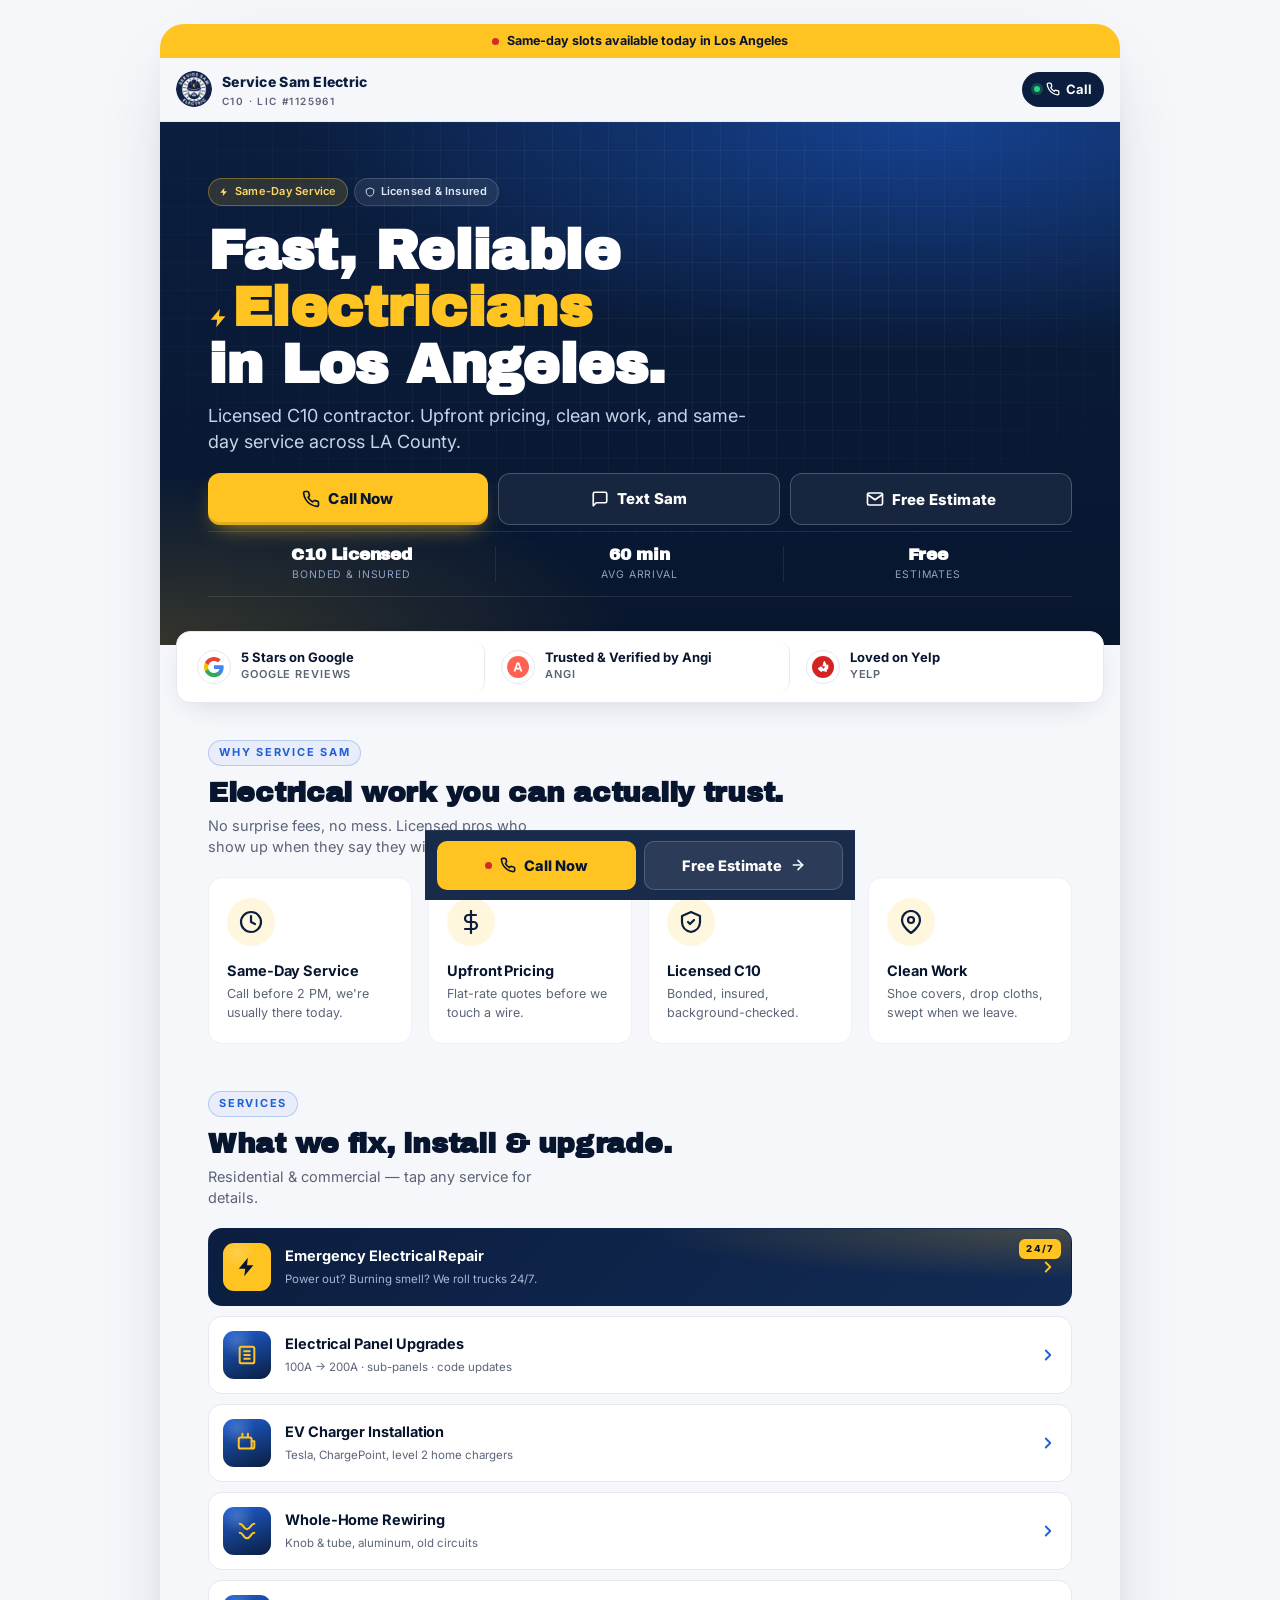
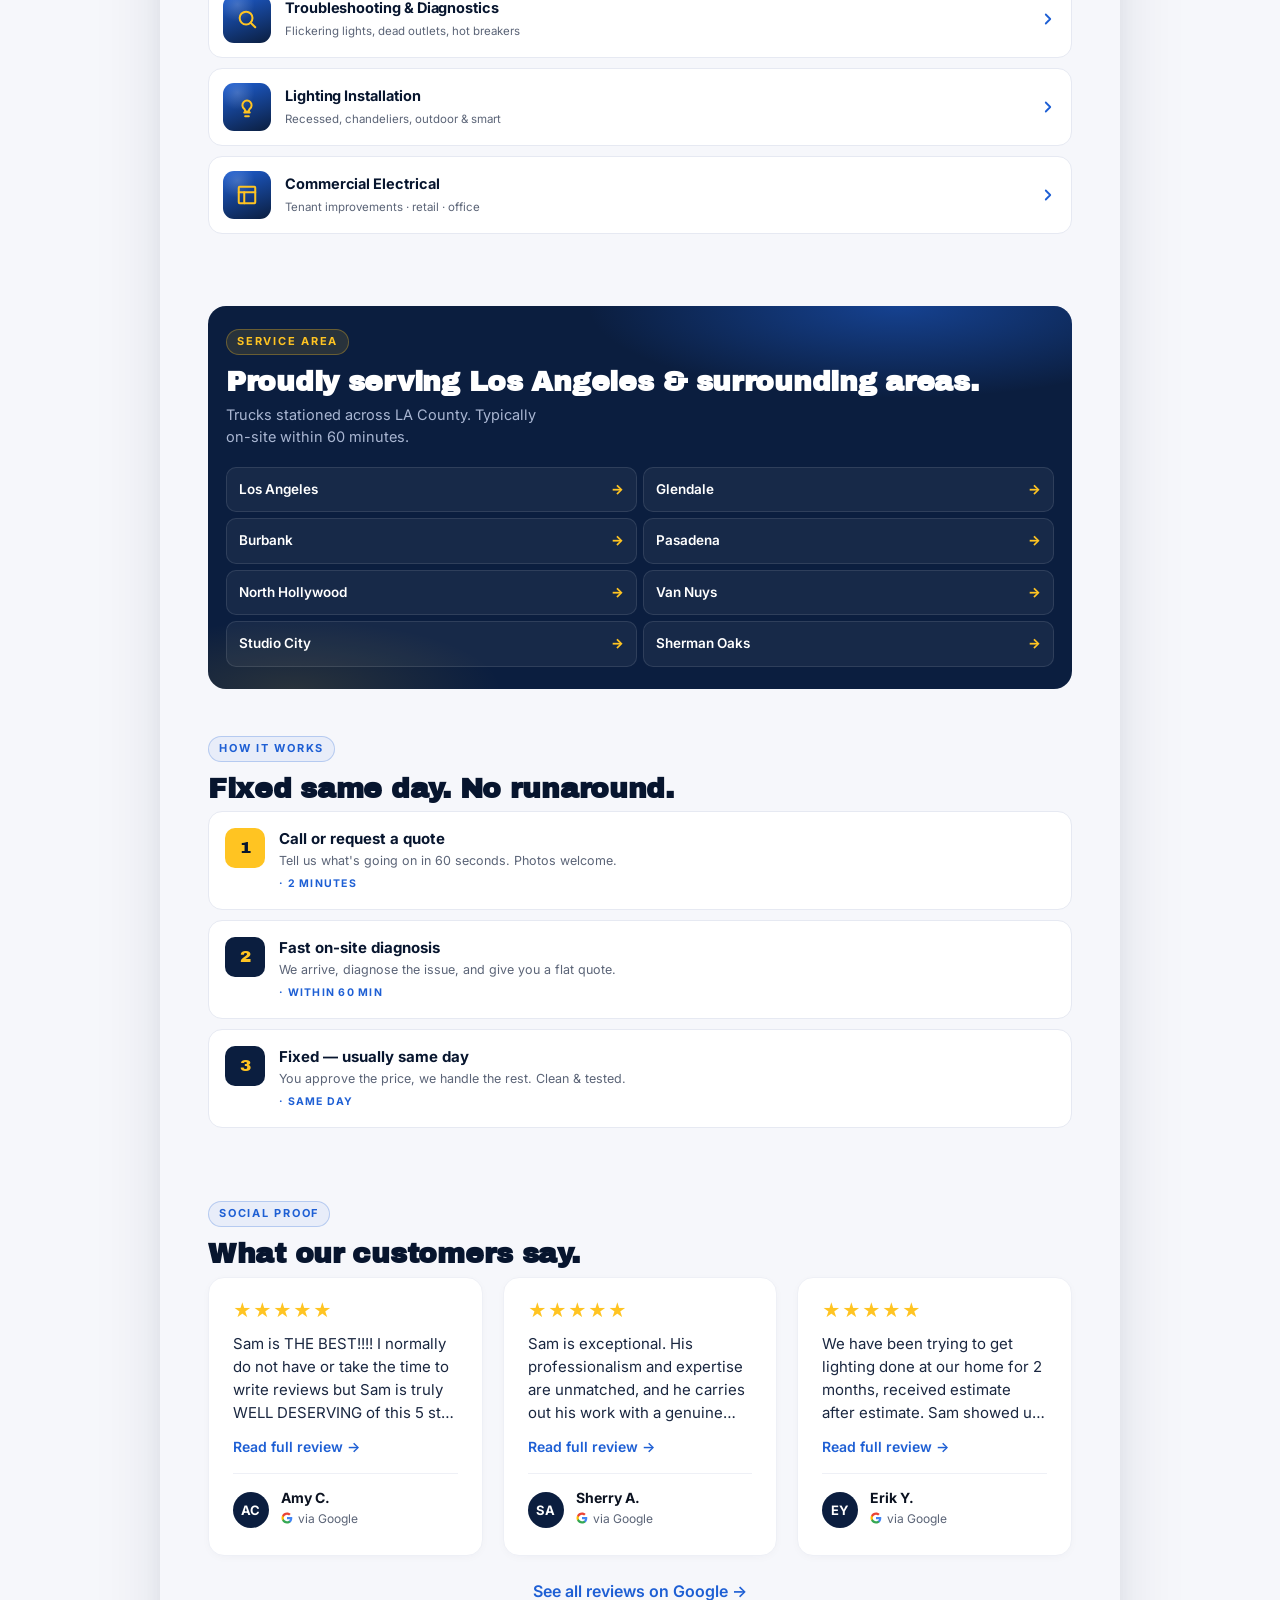
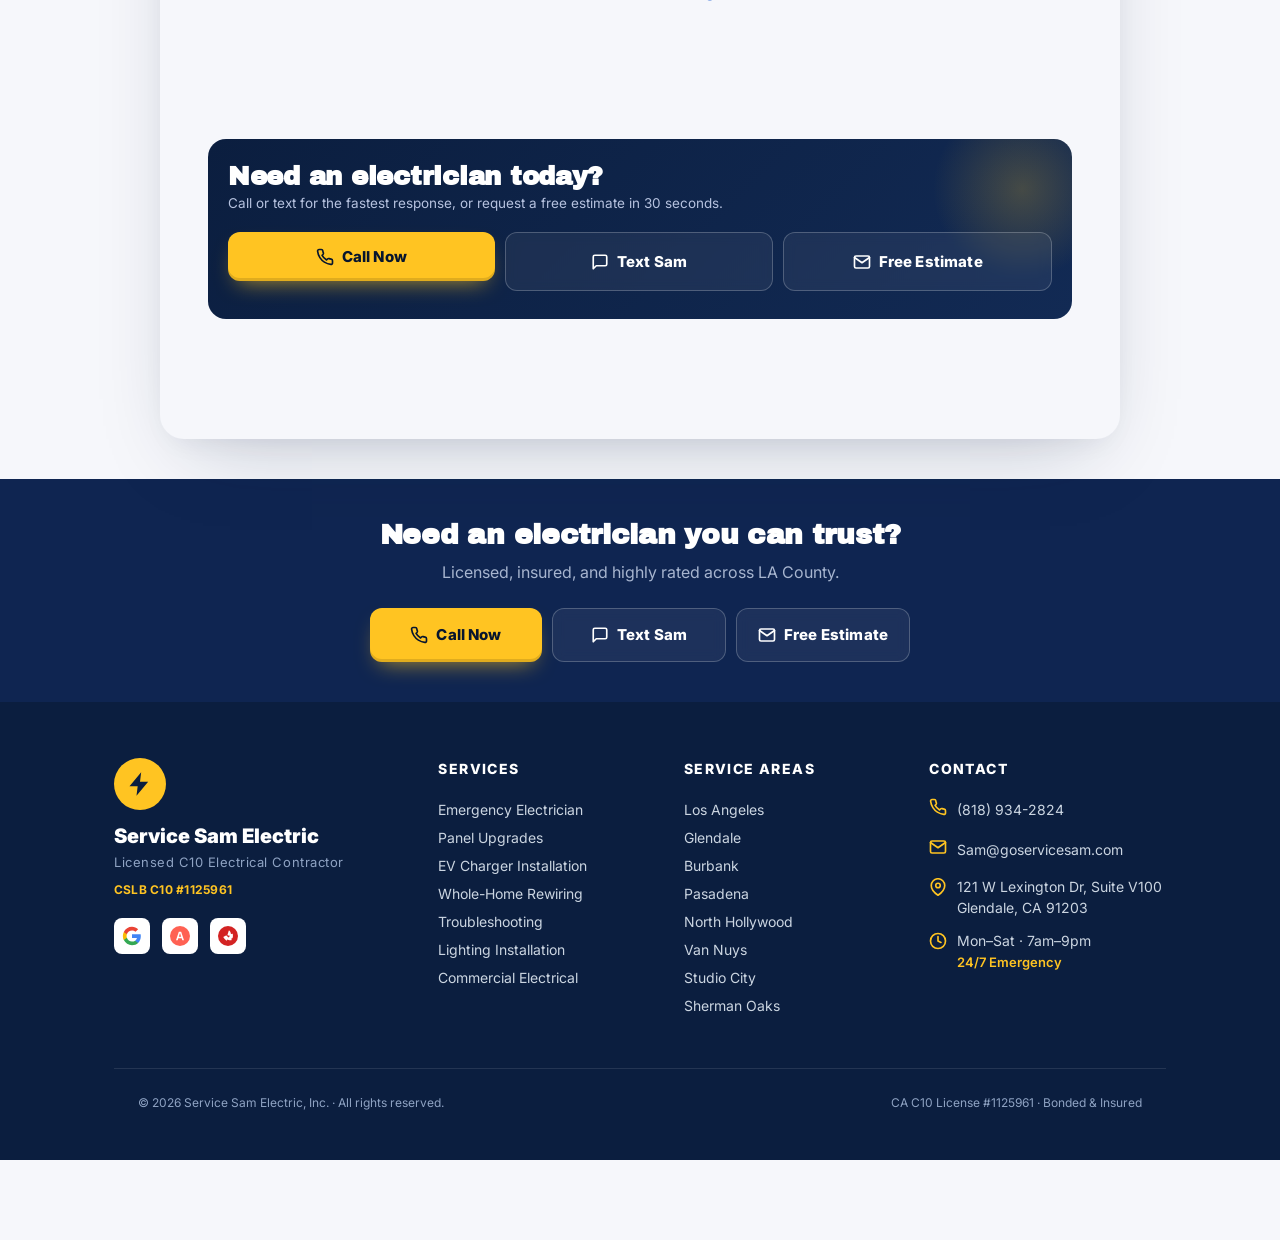
==== commit da4f214f: "Fix modal select arrow repeat and make trust badges clickable" ====
--- a/index.html
+++ b/index.html
@@ -154,6 +154,15 @@
     display:flex;align-items:center;gap:10px;
     padding:8px 10px;border-radius:10px;
     flex:1;min-width:0;
+    text-decoration:none;color:inherit;cursor:pointer;
+    position:relative;z-index:2;
+    transition:transform 180ms ease, box-shadow 180ms ease;
+  }
+  @media (hover:hover){
+    .trust-badge:hover{
+      transform:translateY(-1px);
+      box-shadow:0 6px 16px -8px rgba(11,30,63,.2);
+    }
   }
   .trust-badge .tb-logo{
     width:34px;height:34px;flex:0 0 34px;border-radius:50%;
@@ -161,8 +170,8 @@
     background:#fff;border:1px solid var(--line);overflow:hidden;
   }
   .trust-badge .tb-logo svg{display:block}
-  .trust-badge .tb-text b{display:block;font-size:13px;color:var(--navy-ink);line-height:1.15}
-  .trust-badge .tb-text small{display:block;color:var(--muted);font-size:11px;letter-spacing:.04em;margin-top:2px;text-transform:uppercase;font-weight:600}
+  .trust-badge .tb-text strong{display:block;font-size:13px;color:var(--navy-ink);line-height:1.15;font-weight:700}
+  .trust-badge .tb-text small{display:block;color:var(--muted);font-size:11px;letter-spacing:.08em;margin-top:2px;text-transform:uppercase;font-weight:600}
   @media (min-width:560px){
     .trust-strip{flex-direction:row;align-items:stretch;gap:6px;padding:10px}
     .trust-badge{border-right:1px solid var(--line)}
@@ -709,13 +718,20 @@
   }
   .modal .field input,
   .modal .field select{
-    background:#f6f7fb;color:var(--ink);
+    background-color:#f6f7fb;color:var(--ink);
     border:1.5px solid var(--line);
   }
   .modal .field input::placeholder{color:#8a95ae}
   .modal .field select{
-    background-image:url("data:image/svg+xml;utf8,<svg xmlns='http://www.w3.org/2000/svg' width='14' height='14' viewBox='0 0 24 24' fill='none' stroke='%230B1E3F' stroke-width='3' stroke-linecap='round' stroke-linejoin='round'><polyline points='6 9 12 15 18 9'/></svg>");
-  }
+    padding-right:40px;
+    appearance:none;-webkit-appearance:none;-moz-appearance:none;
+    background-image:url("data:image/svg+xml;utf8,<svg xmlns='http://www.w3.org/2000/svg' width='12' height='8' viewBox='0 0 12 8'><path d='M1 1.5L6 6.5L11 1.5' stroke='%230B1E3F' stroke-width='2' stroke-linecap='round' stroke-linejoin='round' fill='none'/></svg>");
+    background-repeat:no-repeat;
+    background-position:right 14px center;
+    background-size:12px 8px;
+  }
+  .modal .field select:invalid{color:#94a3b8}
+  .modal .field select option{color:#0b1220}
   .modal .field input:focus,
   .modal .field select:focus{outline:none;border-color:var(--blue)}
   .modal .btn-submit{padding:14px;margin-top:4px}
@@ -808,44 +824,44 @@
 
   <!-- Trust strip -->
   <div class="trust-strip" aria-label="Trusted across top review platforms">
-    <div class="trust-badge">
-      <div class="tb-logo" aria-hidden="true">
+    <a class="trust-badge" href="https://share.google/7NwRjGQXGjUnWlkaW" target="_blank" rel="noopener" aria-label="See our 5-star Google reviews">
+      <span class="tb-logo" aria-hidden="true">
         <svg xmlns="http://www.w3.org/2000/svg" viewBox="0 0 24 24" width="22" height="22" aria-hidden="true">
           <path fill="#4285F4" d="M22.56 12.25c0-.78-.07-1.53-.2-2.25H12v4.26h5.92c-.26 1.37-1.04 2.53-2.21 3.31v2.77h3.57c2.08-1.92 3.28-4.74 3.28-8.09z"/>
           <path fill="#34A853" d="M12 23c2.97 0 5.46-.98 7.28-2.66l-3.57-2.77c-.98.66-2.23 1.06-3.71 1.06-2.86 0-5.29-1.93-6.16-4.53H2.18v2.84C3.99 20.53 7.7 23 12 23z"/>
           <path fill="#FBBC05" d="M5.84 14.09c-.22-.66-.35-1.36-.35-2.09s.13-1.43.35-2.09V7.07H2.18C1.43 8.55 1 10.22 1 12s.43 3.45 1.18 4.93l2.85-2.22.81-.62z"/>
           <path fill="#EA4335" d="M12 5.38c1.62 0 3.06.56 4.21 1.64l3.15-3.15C17.45 2.09 14.97 1 12 1 7.7 1 3.99 3.47 2.18 7.07l3.66 2.84c.87-2.6 3.3-4.53 6.16-4.53z"/>
         </svg>
+      </span>
+      <div class="tb-text">
+        <strong>5 Stars on Google</strong>
+        <small>GOOGLE REVIEWS</small>
       </div>
-      <div class="tb-text">
-        <b>5 Stars on Google</b>
-        <small>Google Reviews</small>
-      </div>
-    </div>
-    <div class="trust-badge">
-      <div class="tb-logo" aria-hidden="true">
+    </a>
+    <a class="trust-badge" href="https://www.homeadvisor.com/rated.SamsElectricalService.32858483.html" target="_blank" rel="noopener" aria-label="See our Angi / HomeAdvisor profile">
+      <span class="tb-logo" aria-hidden="true">
         <svg xmlns="http://www.w3.org/2000/svg" viewBox="0 0 24 24" width="22" height="22" aria-hidden="true">
           <circle cx="12" cy="12" r="12" fill="#FF6153"/>
           <path fill="#fff" d="M9.2 17h-2l3.4-10h2.8l3.4 10h-2l-.8-2.4h-4zm1.4-4.2h2.8L12 8.4z"/>
         </svg>
+      </span>
+      <div class="tb-text">
+        <strong>Trusted &amp; Verified by Angi</strong>
+        <small>ANGI</small>
       </div>
-      <div class="tb-text">
-        <b>Trusted &amp; Verified by Angi</b>
-        <small>Angi</small>
-      </div>
-    </div>
-    <div class="trust-badge">
-      <div class="tb-logo" aria-hidden="true">
+    </a>
+    <a class="trust-badge" href="https://www.yelp.com/biz/service-sam-electric-glendale" target="_blank" rel="noopener" aria-label="See our Yelp reviews">
+      <span class="tb-logo" aria-hidden="true">
         <svg xmlns="http://www.w3.org/2000/svg" viewBox="0 0 24 24" width="22" height="22" aria-hidden="true">
           <circle cx="12" cy="12" r="12" fill="#D32323"/>
           <path fill="#fff" d="M13.5 5.5c-.3-.1-.6.1-.7.4l-1.4 4.6c-.1.4.2.8.6.8l3.1.1c.4 0 .7-.3.6-.7-.2-2.3-.9-4.3-2.2-5.2zm-3 6.1c-.2-.3-.6-.4-.9-.2L6.8 13c-.3.2-.4.6-.2.9.8 1.4 1.9 2.6 3.3 3.4.3.2.7.1.9-.2l1.6-2.7c.2-.3.1-.7-.2-.9zm3.6 1c-.3-.2-.7-.1-.9.2l-1.6 2.7c-.2.3-.1.7.2.9 1.2.5 2.5.8 3.8.8.4 0 .7-.3.7-.7l-.1-3.1c0-.3-.3-.6-.7-.6zm3.7-2.8c-.1-.3-.4-.5-.8-.4l-3 .8c-.3.1-.5.5-.4.8.6 1.5 1.7 2.8 3.1 3.6.3.2.7 0 .8-.3.5-1.4.6-3 .3-4.5z"/>
         </svg>
+      </span>
+      <div class="tb-text">
+        <strong>Loved on Yelp</strong>
+        <small>YELP</small>
       </div>
-      <div class="tb-text">
-        <b>Loved on Yelp</b>
-        <small>Yelp</small>
-      </div>
-    </div>
+    </a>
   </div>
 
   <!-- WHY -->
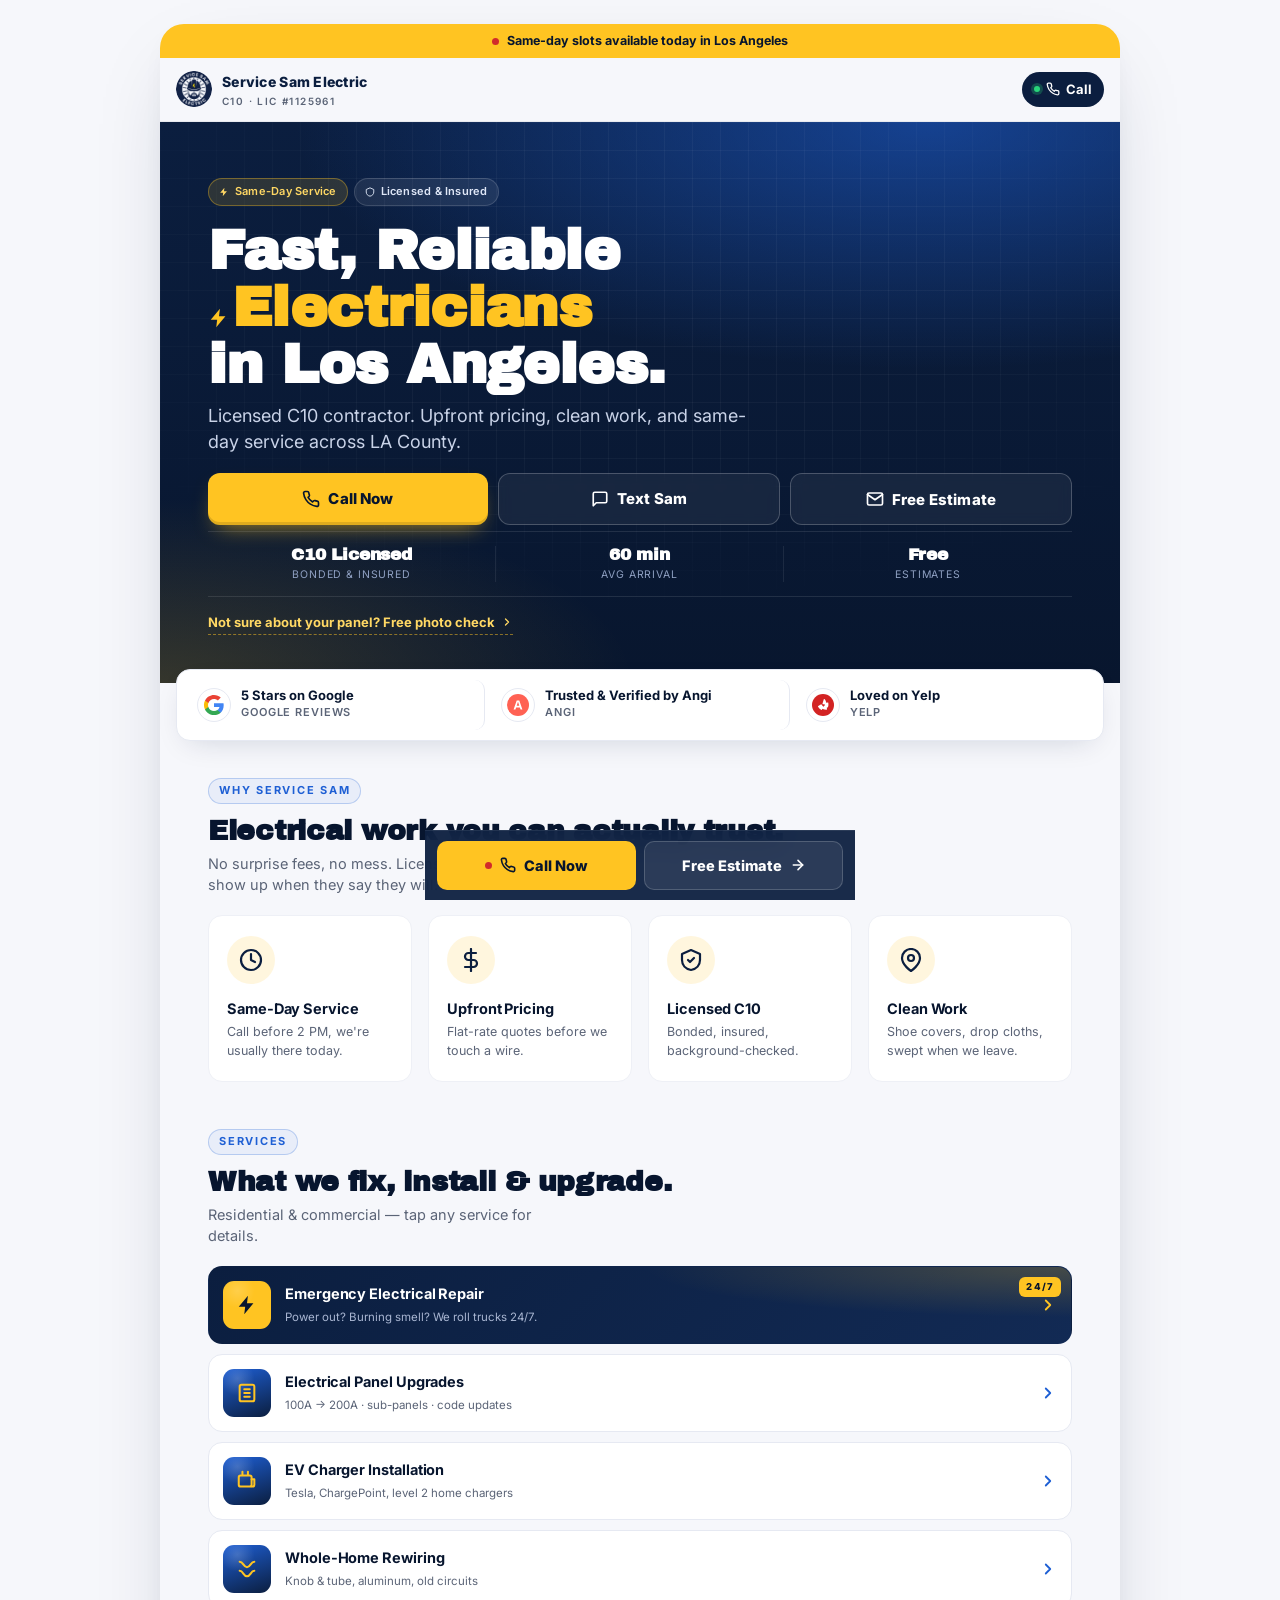
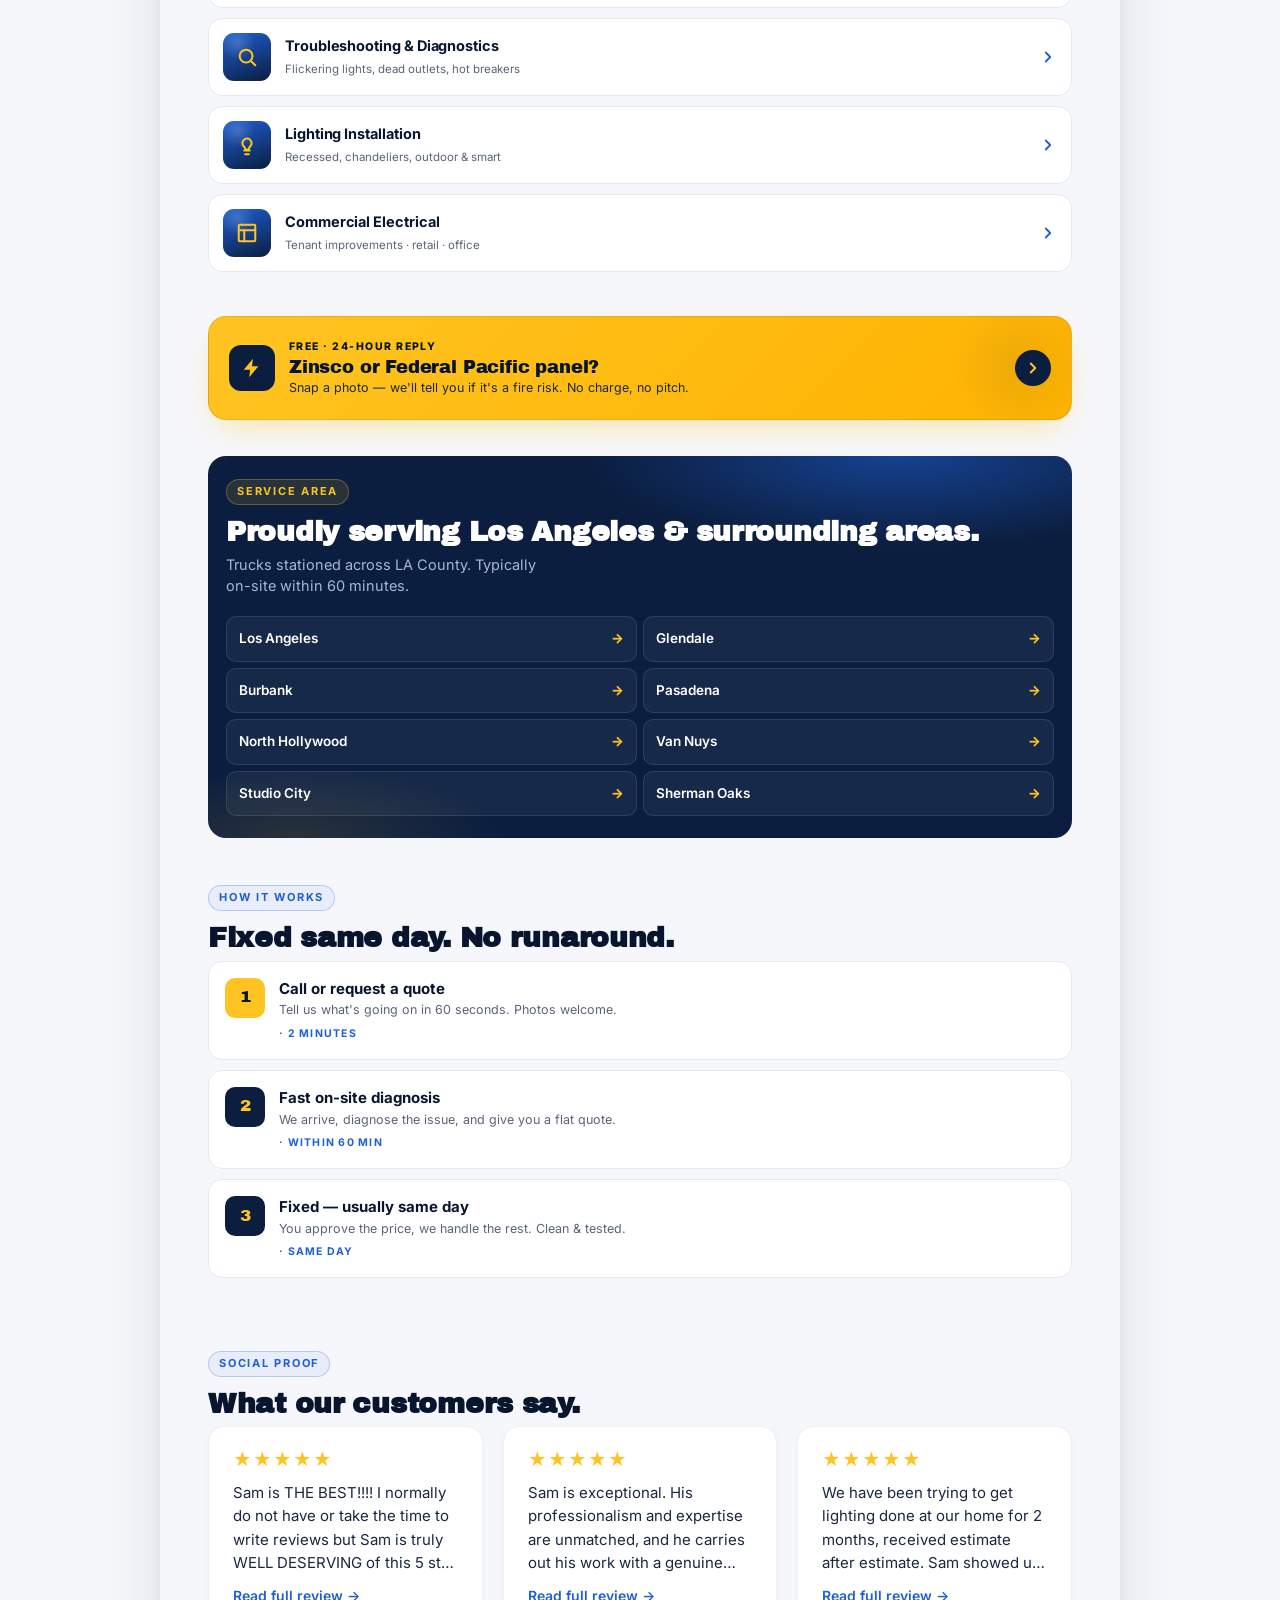
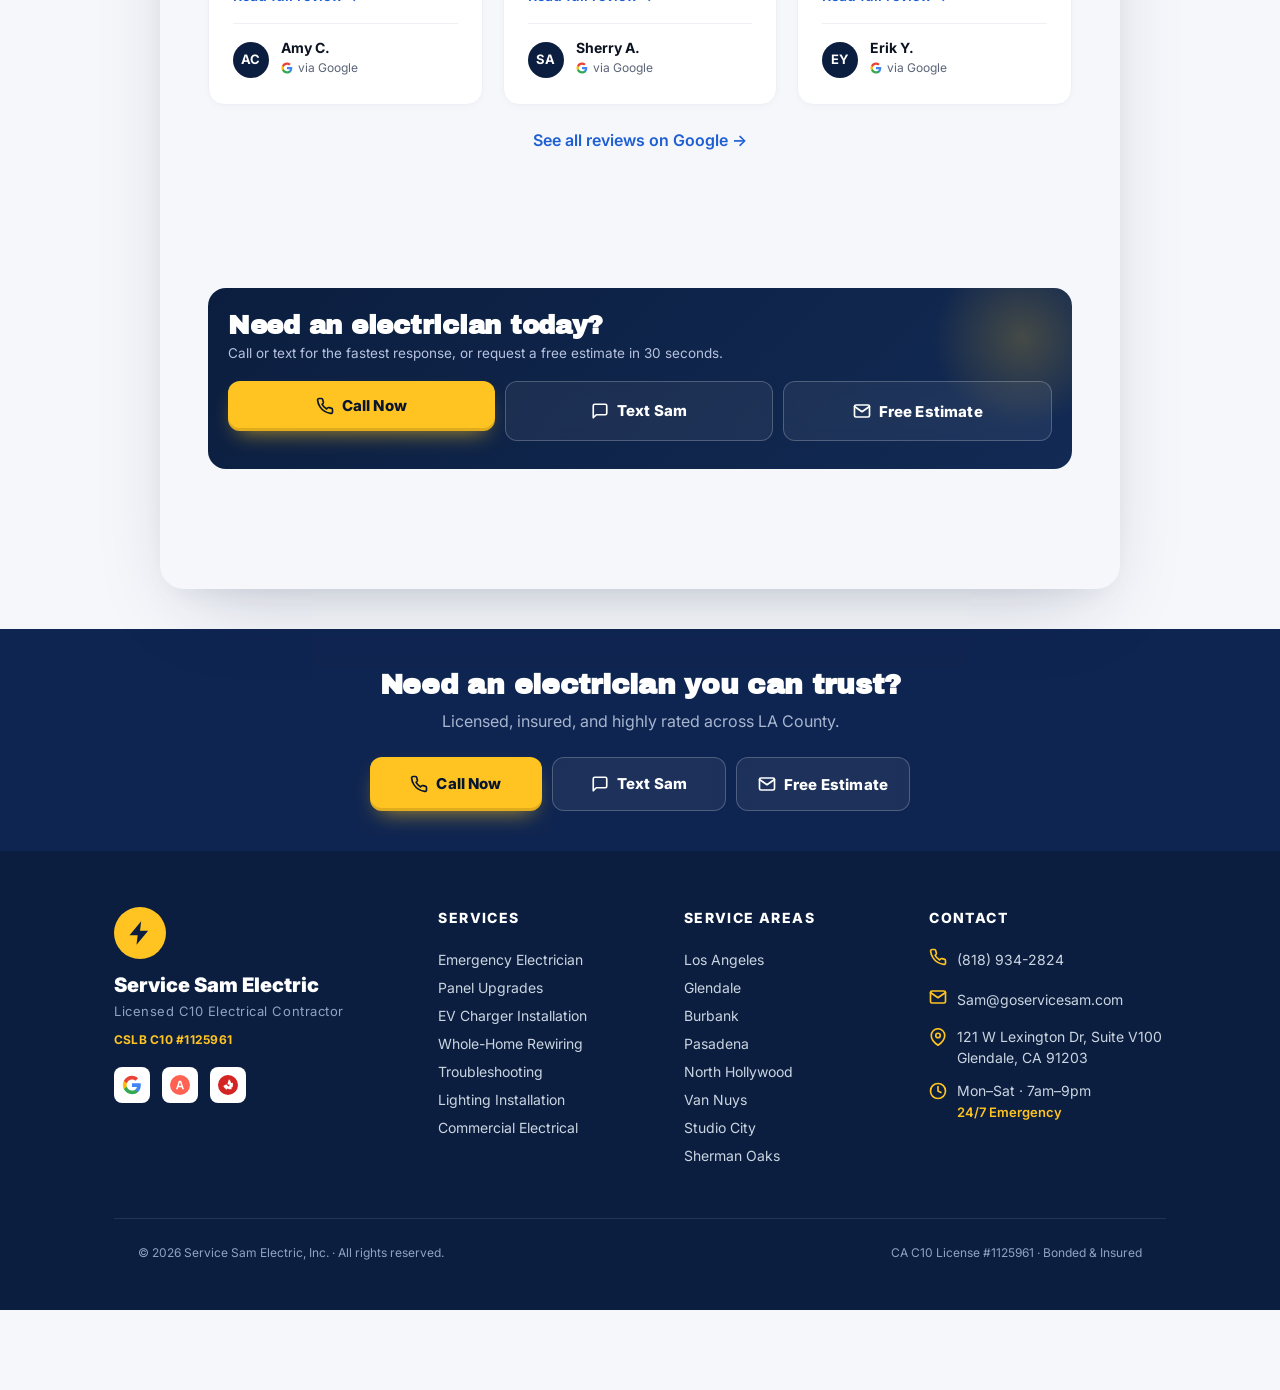
==== commit b2b34121: "Add files via upload" ====
--- a/index.html
+++ b/index.html
@@ -755,6 +755,23 @@
 </style>
 </head>
 <body>
+<script>
+// Legacy hash-URL redirect: /#panel → /services/panel-upgrade, etc.
+// Kept for bookmarks and external links. Non-matching hashes fall through.
+(function(){
+  var map = {
+    'emergency':     '/services/emergency-electrical',
+    'panel':         '/services/panel-upgrade',
+    'ev':            '/services/ev-charger-installation',
+    'rewire':        '/services/whole-home-rewiring',
+    'troubleshoot':  '/services/troubleshooting',
+    'lighting':      '/services/lighting-installation',
+    'commercial':    '/services/commercial-electrical'
+  };
+  var h = (location.hash || '').replace(/^#/, '');
+  if (h && map[h]) { location.replace(map[h]); }
+})();
+</script>
 <div class="phone">
 
   <!-- Urgent live banner -->
@@ -820,6 +837,11 @@
       <div class="hero-stat"><b>60 min</b><small>Avg Arrival</small></div>
       <div class="hero-stat"><b>Free</b><small>Estimates</small></div>
     </div>
+
+    <a href="/safety-check" style="display:inline-flex;align-items:center;gap:6px;margin-top:16px;color:#ffd864;font-size:13px;font-weight:700;text-decoration:none;border-bottom:1px dashed rgba(255,196,34,.5);padding-bottom:2px">
+      Not sure about your panel? Free photo check
+      <svg viewBox="0 0 24 24" width="12" height="12" fill="none" stroke="currentColor" stroke-width="2.6" stroke-linecap="round" stroke-linejoin="round" aria-hidden="true"><polyline points="9 18 15 12 9 6"/></svg>
+    </a>
   </section>
 
   <!-- Trust strip -->
@@ -900,49 +922,69 @@
     <p class="sec-lede">Residential &amp; commercial — tap any service for details.</p>
 
     <div class="services">
-      <a class="svc featured" href="#emergency">
+      <a class="svc featured" href="/services/emergency-electrical">
         <span class="tag-24">24/7</span>
         <div class="svc-ic"><svg viewBox="0 0 24 24" fill="currentColor"><path d="M13 2L3 14h7l-1 8 10-12h-7l1-8z"></path></svg></div>
         <div class="svc-body"><b>Emergency Electrical Repair</b><small>Power out? Burning smell? We roll trucks 24/7.</small></div>
         <svg class="chev" viewBox="0 0 24 24" fill="none" stroke="currentColor" stroke-width="2.4" stroke-linecap="round" stroke-linejoin="round" width="18" height="18"><polyline points="9 18 15 12 9 6"></polyline></svg>
       </a>
 
-      <a class="svc" href="#panel">
+      <a class="svc" href="/services/panel-upgrade">
         <div class="svc-ic"><svg viewBox="0 0 24 24" fill="none" stroke="currentColor" stroke-width="2.2" stroke-linecap="round" stroke-linejoin="round"><rect x="4" y="3" width="16" height="18" rx="2"></rect><line x1="9" y1="8" x2="15" y2="8"></line><line x1="9" y1="12" x2="15" y2="12"></line><line x1="9" y1="16" x2="15" y2="16"></line></svg></div>
         <div class="svc-body"><b>Electrical Panel Upgrades</b><small>100A → 200A · sub-panels · code updates</small></div>
         <svg class="chev" viewBox="0 0 24 24" fill="none" stroke="currentColor" stroke-width="2.4" stroke-linecap="round" stroke-linejoin="round" width="18" height="18"><polyline points="9 18 15 12 9 6"></polyline></svg>
       </a>
 
-      <a class="svc" href="#ev">
+      <a class="svc" href="/services/ev-charger-installation">
         <div class="svc-ic"><svg viewBox="0 0 24 24" fill="none" stroke="currentColor" stroke-width="2.2" stroke-linecap="round" stroke-linejoin="round"><rect x="3" y="6" width="14" height="12" rx="2"></rect><path d="M17 10h3v6a2 2 0 0 1-2 2h-1"></path><line x1="7" y1="2" x2="7" y2="5"></line><line x1="13" y1="2" x2="13" y2="5"></line></svg></div>
         <div class="svc-body"><b>EV Charger Installation</b><small>Tesla, ChargePoint, level 2 home chargers</small></div>
         <svg class="chev" viewBox="0 0 24 24" fill="none" stroke="currentColor" stroke-width="2.4" stroke-linecap="round" stroke-linejoin="round" width="18" height="18"><polyline points="9 18 15 12 9 6"></polyline></svg>
       </a>
 
-      <a class="svc" href="#rewire">
+      <a class="svc" href="/services/whole-home-rewiring">
         <div class="svc-ic"><svg viewBox="0 0 24 24" fill="none" stroke="currentColor" stroke-width="2.2" stroke-linecap="round" stroke-linejoin="round"><path d="M4 4c4 0 4 6 8 6s4-6 8-6"></path><path d="M4 14c4 0 4 6 8 6s4-6 8-6"></path></svg></div>
         <div class="svc-body"><b>Whole-Home Rewiring</b><small>Knob &amp; tube, aluminum, old circuits</small></div>
         <svg class="chev" viewBox="0 0 24 24" fill="none" stroke="currentColor" stroke-width="2.4" stroke-linecap="round" stroke-linejoin="round" width="18" height="18"><polyline points="9 18 15 12 9 6"></polyline></svg>
       </a>
 
-      <a class="svc" href="#troubleshoot">
+      <a class="svc" href="/services/troubleshooting">
         <div class="svc-ic"><svg viewBox="0 0 24 24" fill="none" stroke="currentColor" stroke-width="2.2" stroke-linecap="round" stroke-linejoin="round"><circle cx="11" cy="11" r="7"></circle><line x1="21" y1="21" x2="16" y2="16"></line></svg></div>
         <div class="svc-body"><b>Troubleshooting &amp; Diagnostics</b><small>Flickering lights, dead outlets, hot breakers</small></div>
         <svg class="chev" viewBox="0 0 24 24" fill="none" stroke="currentColor" stroke-width="2.4" stroke-linecap="round" stroke-linejoin="round" width="18" height="18"><polyline points="9 18 15 12 9 6"></polyline></svg>
       </a>
 
-      <a class="svc" href="#lighting">
+      <a class="svc" href="/services/lighting-installation">
         <div class="svc-ic"><svg viewBox="0 0 24 24" fill="none" stroke="currentColor" stroke-width="2.2" stroke-linecap="round" stroke-linejoin="round"><path d="M9 18h6"></path><path d="M10 22h4"></path><path d="M15 14a5 5 0 1 0-6 0c1 .8 1 1.8 1 3h4c0-1.2 0-2.2 1-3z"></path></svg></div>
         <div class="svc-body"><b>Lighting Installation</b><small>Recessed, chandeliers, outdoor &amp; smart</small></div>
         <svg class="chev" viewBox="0 0 24 24" fill="none" stroke="currentColor" stroke-width="2.4" stroke-linecap="round" stroke-linejoin="round" width="18" height="18"><polyline points="9 18 15 12 9 6"></polyline></svg>
       </a>
 
-      <a class="svc" href="#commercial">
+      <a class="svc" href="/services/commercial-electrical">
         <div class="svc-ic"><svg viewBox="0 0 24 24" fill="none" stroke="currentColor" stroke-width="2.2" stroke-linecap="round" stroke-linejoin="round"><rect x="3" y="3" width="18" height="18" rx="1"></rect><line x1="3" y1="9" x2="21" y2="9"></line><line x1="9" y1="21" x2="9" y2="9"></line></svg></div>
         <div class="svc-body"><b>Commercial Electrical</b><small>Tenant improvements · retail · office</small></div>
         <svg class="chev" viewBox="0 0 24 24" fill="none" stroke="currentColor" stroke-width="2.4" stroke-linecap="round" stroke-linejoin="round" width="18" height="18"><polyline points="9 18 15 12 9 6"></polyline></svg>
       </a>
     </div>
+  </section>
+
+  <!-- PANEL SAFETY CHECK CALLOUT -->
+  <section style="padding:8px 20px 0">
+    <a href="/safety-check" style="display:block;text-decoration:none;position:relative;overflow:hidden;border-radius:18px;background:linear-gradient(135deg,#FFC422 0%,#ffb300 100%);padding:22px 20px;box-shadow:0 14px 34px -14px rgba(255,196,34,.55);border:1px solid rgba(11,30,63,.1)">
+      <div style="position:absolute;right:-20px;top:-20px;width:140px;height:140px;border-radius:50%;background:radial-gradient(circle,rgba(11,30,63,.08),transparent 70%);pointer-events:none"></div>
+      <div style="position:relative;display:flex;align-items:center;gap:14px">
+        <div style="flex:0 0 46px;width:46px;height:46px;border-radius:12px;background:#0B1E3F;color:#FFC422;display:flex;align-items:center;justify-content:center">
+          <svg viewBox="0 0 24 24" width="22" height="22" fill="currentColor" aria-hidden="true"><path d="M13 2L3 14h7l-1 8 10-12h-7l1-8z"/></svg>
+        </div>
+        <div style="flex:1;min-width:0">
+          <div style="font-size:10.5px;letter-spacing:.14em;text-transform:uppercase;font-weight:800;color:#07152e;margin-bottom:3px">Free · 24-hour reply</div>
+          <div style="font-family:'Archivo Black';font-size:18px;color:#07152e;line-height:1.15;letter-spacing:-.01em;margin-bottom:2px">Zinsco or Federal Pacific panel?</div>
+          <div style="font-size:12.5px;color:#1a2740;line-height:1.35">Snap a photo — we'll tell you if it's a fire risk. No charge, no pitch.</div>
+        </div>
+        <div style="flex:0 0 auto;display:flex;align-items:center;justify-content:center;width:36px;height:36px;border-radius:50%;background:#0B1E3F;color:#FFC422">
+          <svg viewBox="0 0 24 24" width="18" height="18" fill="none" stroke="currentColor" stroke-width="2.6" stroke-linecap="round" stroke-linejoin="round" aria-hidden="true"><polyline points="9 18 15 12 9 6"/></svg>
+        </div>
+      </div>
+    </a>
   </section>
 
   <!-- AREA -->
@@ -1070,287 +1112,7 @@
   </section>
 </div><!-- /.home -->
 
-<!-- ============ SERVICE PAGES ============ -->
-
-<article class="svc-page" id="emergency">
-  <a class="back" href="#top">← Back to home</a>
-  <span class="eyebrow">24/7 Service</span>
-  <h1>Emergency Electrician in Los Angeles</h1>
-  <p class="lede">Power out, burning smell, sparks, or dead circuits? We roll trucks day or night — 7 days a week, across LA County.</p>
-  <div class="priceband">
-    <div><small>Typical dispatch</small><b>Under 60 min</b></div>
-    <div><small>Call anytime</small><b>24 / 7</b></div>
-  </div>
-  <h3>We respond to</h3>
-  <ul class="checks">
-    <li>Total power loss &amp; partial outages</li>
-    <li>Burning smells from outlets or panels</li>
-    <li>Sparks, arcing, or breakers that keep tripping</li>
-    <li>Water damage &amp; storm-related electrical issues</li>
-    <li>Dead outlets in kitchens, bathrooms, offices</li>
-    <li>Buzzing or hot breakers in the main panel</li>
-  </ul>
-  <h3>What to expect</h3>
-  <ul class="checks">
-    <li>Licensed C10 electrician dispatched immediately</li>
-    <li>Flat upfront quote before any work starts</li>
-    <li>Most issues resolved same-visit</li>
-    <li>Written safety report when we leave</li>
-  </ul>
-  <div class="cta-three">
-    <a class="btn btn-primary" href="tel:+18189342824" aria-label="Call Service Sam Electric">
-      <svg viewBox="0 0 24 24" fill="none" stroke="currentColor" stroke-width="2.2" stroke-linecap="round" stroke-linejoin="round"><path d="M22 16.92v3a2 2 0 0 1-2.18 2 19.79 19.79 0 0 1-8.63-3.07 19.5 19.5 0 0 1-6-6 19.79 19.79 0 0 1-3.07-8.67A2 2 0 0 1 4.11 2h3a2 2 0 0 1 2 1.72 12.84 12.84 0 0 0 .7 2.81 2 2 0 0 1-.45 2.11L8.09 9.91a16 16 0 0 0 6 6l1.27-1.27a2 2 0 0 1 2.11-.45 12.84 12.84 0 0 0 2.81.7A2 2 0 0 1 22 16.92z"></path></svg>
-      Call Now
-    </a>
-    <a class="btn btn-outline" href="sms:+18189342824?&amp;body=Hi%20Sam%2C%20I%20got%20your%20info%20from%20goservicesam.com%20and%20need%20help%20with%3A%20" aria-label="Text Sam">
-      <svg viewBox="0 0 24 24" fill="none" stroke="currentColor" stroke-width="2.2" stroke-linecap="round" stroke-linejoin="round"><path d="M21 15a2 2 0 0 1-2 2H7l-4 4V5a2 2 0 0 1 2-2h14a2 2 0 0 1 2 2z"></path></svg>
-      Text Sam
-    </a>
-    <button type="button" class="btn btn-outline" onclick="openQuoteModal(event)" aria-label="Request a free estimate">
-      <svg viewBox="0 0 24 24" fill="none" stroke="currentColor" stroke-width="2.2" stroke-linecap="round" stroke-linejoin="round"><path d="M4 4h16c1.1 0 2 .9 2 2v12c0 1.1-.9 2-2 2H4c-1.1 0-2-.9-2-2V6c0-1.1.9-2 2-2z"></path><polyline points="22,6 12,13 2,6"></polyline></svg>
-      Free Estimate
-    </button>
-  </div>
-</article>
-
-<article class="svc-page" id="panel">
-  <a class="back" href="#top">← Back to home</a>
-  <span class="eyebrow">Panel Upgrade LA</span>
-  <h1>Electrical Panel Upgrades</h1>
-  <p class="lede">Safe, code-compliant upgrades from 100A to 200A (or larger), sub-panels, and full replacements for obsolete Federal Pacific, Zinsco &amp; Challenger panels.</p>
-  <div class="priceband">
-    <div><small>Starting from</small><b>$1,850</b></div>
-    <div><small>Typical timeline</small><b>1 day</b></div>
-  </div>
-  <h3>Upgrades we handle</h3>
-  <ul class="checks">
-    <li>100A → 200A main panel upgrades</li>
-    <li>Federal Pacific / Zinsco / Challenger replacements</li>
-    <li>Sub-panel installation for ADUs, garages, shops</li>
-    <li>Meter base &amp; service entrance upgrades</li>
-    <li>Whole-home surge protection</li>
-    <li>Permit pulling &amp; city inspection coordination</li>
-  </ul>
-  <h3>Why upgrade?</h3>
-  <ul class="checks">
-    <li>Required before EV charger or solar installation</li>
-    <li>Eliminates fire risk from obsolete panels</li>
-    <li>Supports modern HVAC, induction, heat pumps</li>
-    <li>Required by most home insurers</li>
-  </ul>
-  <div class="cta-three">
-    <a class="btn btn-primary" href="tel:+18189342824" aria-label="Call Service Sam Electric">
-      <svg viewBox="0 0 24 24" fill="none" stroke="currentColor" stroke-width="2.2" stroke-linecap="round" stroke-linejoin="round"><path d="M22 16.92v3a2 2 0 0 1-2.18 2 19.79 19.79 0 0 1-8.63-3.07 19.5 19.5 0 0 1-6-6 19.79 19.79 0 0 1-3.07-8.67A2 2 0 0 1 4.11 2h3a2 2 0 0 1 2 1.72 12.84 12.84 0 0 0 .7 2.81 2 2 0 0 1-.45 2.11L8.09 9.91a16 16 0 0 0 6 6l1.27-1.27a2 2 0 0 1 2.11-.45 12.84 12.84 0 0 0 2.81.7A2 2 0 0 1 22 16.92z"></path></svg>
-      Call Now
-    </a>
-    <a class="btn btn-outline" href="sms:+18189342824?&amp;body=Hi%20Sam%2C%20I%20got%20your%20info%20from%20goservicesam.com%20and%20need%20help%20with%3A%20" aria-label="Text Sam">
-      <svg viewBox="0 0 24 24" fill="none" stroke="currentColor" stroke-width="2.2" stroke-linecap="round" stroke-linejoin="round"><path d="M21 15a2 2 0 0 1-2 2H7l-4 4V5a2 2 0 0 1 2-2h14a2 2 0 0 1 2 2z"></path></svg>
-      Text Sam
-    </a>
-    <button type="button" class="btn btn-outline" onclick="openQuoteModal(event)" aria-label="Request a free estimate">
-      <svg viewBox="0 0 24 24" fill="none" stroke="currentColor" stroke-width="2.2" stroke-linecap="round" stroke-linejoin="round"><path d="M4 4h16c1.1 0 2 .9 2 2v12c0 1.1-.9 2-2 2H4c-1.1 0-2-.9-2-2V6c0-1.1.9-2 2-2z"></path><polyline points="22,6 12,13 2,6"></polyline></svg>
-      Free Estimate
-    </button>
-  </div>
-</article>
-
-<article class="svc-page" id="ev">
-  <a class="back" href="#top">← Back to home</a>
-  <span class="eyebrow">EV Charger Install LA</span>
-  <h1>EV Charger Installation</h1>
-  <p class="lede">Tesla Wall Connector, ChargePoint, Wallbox, and universal Level 2 chargers — installed fast, permitted, inspected.</p>
-  <div class="priceband">
-    <div><small>Starting from</small><b>$650</b></div>
-    <div><small>Typical job</small><b>½ day</b></div>
-  </div>
-  <h3>Brands we install</h3>
-  <ul class="checks">
-    <li>Tesla Wall Connector (Gen 3)</li>
-    <li>ChargePoint Home Flex</li>
-    <li>Wallbox Pulsar Plus</li>
-    <li>Emporia, Grizzl-E, JuiceBox</li>
-    <li>Any 240V / NEMA 14-50 outlet</li>
-  </ul>
-  <h3>Includes</h3>
-  <ul class="checks">
-    <li>Load calculation &amp; panel capacity check</li>
-    <li>Dedicated 240V circuit with proper breaker</li>
-    <li>Conduit &amp; wiring to garage or driveway</li>
-    <li>City permit &amp; inspection</li>
-    <li>LADWP rebate paperwork support</li>
-  </ul>
-  <div class="cta-three">
-    <a class="btn btn-primary" href="tel:+18189342824" aria-label="Call Service Sam Electric">
-      <svg viewBox="0 0 24 24" fill="none" stroke="currentColor" stroke-width="2.2" stroke-linecap="round" stroke-linejoin="round"><path d="M22 16.92v3a2 2 0 0 1-2.18 2 19.79 19.79 0 0 1-8.63-3.07 19.5 19.5 0 0 1-6-6 19.79 19.79 0 0 1-3.07-8.67A2 2 0 0 1 4.11 2h3a2 2 0 0 1 2 1.72 12.84 12.84 0 0 0 .7 2.81 2 2 0 0 1-.45 2.11L8.09 9.91a16 16 0 0 0 6 6l1.27-1.27a2 2 0 0 1 2.11-.45 12.84 12.84 0 0 0 2.81.7A2 2 0 0 1 22 16.92z"></path></svg>
-      Call Now
-    </a>
-    <a class="btn btn-outline" href="sms:+18189342824?&amp;body=Hi%20Sam%2C%20I%20got%20your%20info%20from%20goservicesam.com%20and%20need%20help%20with%3A%20" aria-label="Text Sam">
-      <svg viewBox="0 0 24 24" fill="none" stroke="currentColor" stroke-width="2.2" stroke-linecap="round" stroke-linejoin="round"><path d="M21 15a2 2 0 0 1-2 2H7l-4 4V5a2 2 0 0 1 2-2h14a2 2 0 0 1 2 2z"></path></svg>
-      Text Sam
-    </a>
-    <button type="button" class="btn btn-outline" onclick="openQuoteModal(event)" aria-label="Request a free estimate">
-      <svg viewBox="0 0 24 24" fill="none" stroke="currentColor" stroke-width="2.2" stroke-linecap="round" stroke-linejoin="round"><path d="M4 4h16c1.1 0 2 .9 2 2v12c0 1.1-.9 2-2 2H4c-1.1 0-2-.9-2-2V6c0-1.1.9-2 2-2z"></path><polyline points="22,6 12,13 2,6"></polyline></svg>
-      Free Estimate
-    </button>
-  </div>
-</article>
-
-<article class="svc-page" id="rewire">
-  <a class="back" href="#top">← Back to home</a>
-  <span class="eyebrow">Rewiring LA</span>
-  <h1>Whole-Home Rewiring</h1>
-  <p class="lede">Older LA homes often have knob &amp; tube, cloth, or aluminum wiring. We safely replace it — room by room or whole-house.</p>
-  <div class="priceband">
-    <div><small>Typical project</small><b>3–10 days</b></div>
-    <div><small>Quote</small><b>Free on-site</b></div>
-  </div>
-  <h3>We rewire</h3>
-  <ul class="checks">
-    <li>Knob &amp; tube (pre-1950 homes)</li>
-    <li>Cloth-insulated / BX cable</li>
-    <li>Aluminum branch circuits</li>
-    <li>Ungrounded 2-prong outlets</li>
-    <li>Partial rewires (kitchen, bath, addition)</li>
-  </ul>
-  <h3>What's included</h3>
-  <ul class="checks">
-    <li>New copper wiring to current code</li>
-    <li>GFCI / AFCI protection where required</li>
-    <li>Drywall patch-prep (we minimize damage)</li>
-    <li>Full permit &amp; inspection</li>
-  </ul>
-  <div class="cta-three">
-    <a class="btn btn-primary" href="tel:+18189342824" aria-label="Call Service Sam Electric">
-      <svg viewBox="0 0 24 24" fill="none" stroke="currentColor" stroke-width="2.2" stroke-linecap="round" stroke-linejoin="round"><path d="M22 16.92v3a2 2 0 0 1-2.18 2 19.79 19.79 0 0 1-8.63-3.07 19.5 19.5 0 0 1-6-6 19.79 19.79 0 0 1-3.07-8.67A2 2 0 0 1 4.11 2h3a2 2 0 0 1 2 1.72 12.84 12.84 0 0 0 .7 2.81 2 2 0 0 1-.45 2.11L8.09 9.91a16 16 0 0 0 6 6l1.27-1.27a2 2 0 0 1 2.11-.45 12.84 12.84 0 0 0 2.81.7A2 2 0 0 1 22 16.92z"></path></svg>
-      Call Now
-    </a>
-    <a class="btn btn-outline" href="sms:+18189342824?&amp;body=Hi%20Sam%2C%20I%20got%20your%20info%20from%20goservicesam.com%20and%20need%20help%20with%3A%20" aria-label="Text Sam">
-      <svg viewBox="0 0 24 24" fill="none" stroke="currentColor" stroke-width="2.2" stroke-linecap="round" stroke-linejoin="round"><path d="M21 15a2 2 0 0 1-2 2H7l-4 4V5a2 2 0 0 1 2-2h14a2 2 0 0 1 2 2z"></path></svg>
-      Text Sam
-    </a>
-    <button type="button" class="btn btn-outline" onclick="openQuoteModal(event)" aria-label="Request a free estimate">
-      <svg viewBox="0 0 24 24" fill="none" stroke="currentColor" stroke-width="2.2" stroke-linecap="round" stroke-linejoin="round"><path d="M4 4h16c1.1 0 2 .9 2 2v12c0 1.1-.9 2-2 2H4c-1.1 0-2-.9-2-2V6c0-1.1.9-2 2-2z"></path><polyline points="22,6 12,13 2,6"></polyline></svg>
-      Free Estimate
-    </button>
-  </div>
-</article>
-
-<article class="svc-page" id="troubleshoot">
-  <a class="back" href="#top">← Back to home</a>
-  <span class="eyebrow">Diagnostics</span>
-  <h1>Troubleshooting &amp; Diagnostics</h1>
-  <p class="lede">Flickering lights. Dead outlets. Tripping breakers. We find the cause, fast — and quote you before we fix it.</p>
-  <div class="priceband">
-    <div><small>Diagnostic fee</small><b>$89</b></div>
-    <div><small>Waived if we fix it</small><b>✓</b></div>
-  </div>
-  <h3>Common issues we diagnose</h3>
-  <ul class="checks">
-    <li>Flickering or dimming lights</li>
-    <li>Outlets that stopped working</li>
-    <li>Breakers that keep tripping</li>
-    <li>Hot / buzzing switches or panels</li>
-    <li>Partial power in a room</li>
-    <li>GFCI resets that won't hold</li>
-  </ul>
-  <h3>Our process</h3>
-  <ul class="checks">
-    <li>Thermal imaging of panel &amp; problem circuits</li>
-    <li>Circuit tracing with pro meters</li>
-    <li>Written findings &amp; flat-rate fix quote</li>
-  </ul>
-  <div class="cta-three">
-    <a class="btn btn-primary" href="tel:+18189342824" aria-label="Call Service Sam Electric">
-      <svg viewBox="0 0 24 24" fill="none" stroke="currentColor" stroke-width="2.2" stroke-linecap="round" stroke-linejoin="round"><path d="M22 16.92v3a2 2 0 0 1-2.18 2 19.79 19.79 0 0 1-8.63-3.07 19.5 19.5 0 0 1-6-6 19.79 19.79 0 0 1-3.07-8.67A2 2 0 0 1 4.11 2h3a2 2 0 0 1 2 1.72 12.84 12.84 0 0 0 .7 2.81 2 2 0 0 1-.45 2.11L8.09 9.91a16 16 0 0 0 6 6l1.27-1.27a2 2 0 0 1 2.11-.45 12.84 12.84 0 0 0 2.81.7A2 2 0 0 1 22 16.92z"></path></svg>
-      Call Now
-    </a>
-    <a class="btn btn-outline" href="sms:+18189342824?&amp;body=Hi%20Sam%2C%20I%20got%20your%20info%20from%20goservicesam.com%20and%20need%20help%20with%3A%20" aria-label="Text Sam">
-      <svg viewBox="0 0 24 24" fill="none" stroke="currentColor" stroke-width="2.2" stroke-linecap="round" stroke-linejoin="round"><path d="M21 15a2 2 0 0 1-2 2H7l-4 4V5a2 2 0 0 1 2-2h14a2 2 0 0 1 2 2z"></path></svg>
-      Text Sam
-    </a>
-    <button type="button" class="btn btn-outline" onclick="openQuoteModal(event)" aria-label="Request a free estimate">
-      <svg viewBox="0 0 24 24" fill="none" stroke="currentColor" stroke-width="2.2" stroke-linecap="round" stroke-linejoin="round"><path d="M4 4h16c1.1 0 2 .9 2 2v12c0 1.1-.9 2-2 2H4c-1.1 0-2-.9-2-2V6c0-1.1.9-2 2-2z"></path><polyline points="22,6 12,13 2,6"></polyline></svg>
-      Free Estimate
-    </button>
-  </div>
-</article>
-
-<article class="svc-page" id="lighting">
-  <a class="back" href="#top">← Back to home</a>
-  <span class="eyebrow">Lighting LA</span>
-  <h1>Lighting Installation</h1>
-  <p class="lede">Recessed cans, chandeliers, outdoor landscape, security flood, and smart lighting — clean installs with no drywall disaster.</p>
-  <div class="priceband">
-    <div><small>Recessed (per can)</small><b>from $125</b></div>
-    <div><small>Chandelier swap</small><b>from $195</b></div>
-  </div>
-  <h3>What we install</h3>
-  <ul class="checks">
-    <li>Recessed / can / LED retrofits</li>
-    <li>Pendant &amp; chandelier replacement</li>
-    <li>Under-cabinet &amp; toe-kick lighting</li>
-    <li>Outdoor landscape &amp; path lights</li>
-    <li>Security flood &amp; motion lights</li>
-    <li>Smart lighting (Lutron, Caseta, Hue)</li>
-    <li>Dimmers, 3-way, smart switches</li>
-  </ul>
-  <div class="cta-three">
-    <a class="btn btn-primary" href="tel:+18189342824" aria-label="Call Service Sam Electric">
-      <svg viewBox="0 0 24 24" fill="none" stroke="currentColor" stroke-width="2.2" stroke-linecap="round" stroke-linejoin="round"><path d="M22 16.92v3a2 2 0 0 1-2.18 2 19.79 19.79 0 0 1-8.63-3.07 19.5 19.5 0 0 1-6-6 19.79 19.79 0 0 1-3.07-8.67A2 2 0 0 1 4.11 2h3a2 2 0 0 1 2 1.72 12.84 12.84 0 0 0 .7 2.81 2 2 0 0 1-.45 2.11L8.09 9.91a16 16 0 0 0 6 6l1.27-1.27a2 2 0 0 1 2.11-.45 12.84 12.84 0 0 0 2.81.7A2 2 0 0 1 22 16.92z"></path></svg>
-      Call Now
-    </a>
-    <a class="btn btn-outline" href="sms:+18189342824?&amp;body=Hi%20Sam%2C%20I%20got%20your%20info%20from%20goservicesam.com%20and%20need%20help%20with%3A%20" aria-label="Text Sam">
-      <svg viewBox="0 0 24 24" fill="none" stroke="currentColor" stroke-width="2.2" stroke-linecap="round" stroke-linejoin="round"><path d="M21 15a2 2 0 0 1-2 2H7l-4 4V5a2 2 0 0 1 2-2h14a2 2 0 0 1 2 2z"></path></svg>
-      Text Sam
-    </a>
-    <button type="button" class="btn btn-outline" onclick="openQuoteModal(event)" aria-label="Request a free estimate">
-      <svg viewBox="0 0 24 24" fill="none" stroke="currentColor" stroke-width="2.2" stroke-linecap="round" stroke-linejoin="round"><path d="M4 4h16c1.1 0 2 .9 2 2v12c0 1.1-.9 2-2 2H4c-1.1 0-2-.9-2-2V6c0-1.1.9-2 2-2z"></path><polyline points="22,6 12,13 2,6"></polyline></svg>
-      Free Estimate
-    </button>
-  </div>
-</article>
-
-<article class="svc-page" id="commercial">
-  <a class="back" href="#top">← Back to home</a>
-  <span class="eyebrow">Commercial</span>
-  <h1>Commercial Electrical</h1>
-  <p class="lede">Tenant improvements, retail build-outs, restaurants, offices, and property-management portfolios. Licensed, insured, and scheduled around your business hours.</p>
-  <div class="priceband">
-    <div><small>After-hours available</small><b>✓</b></div>
-    <div><small>Net-30 billing</small><b>✓</b></div>
-  </div>
-  <h3>Services</h3>
-  <ul class="checks">
-    <li>Tenant improvements &amp; build-outs</li>
-    <li>New circuits for equipment &amp; POS</li>
-    <li>Commercial panel &amp; service upgrades</li>
-    <li>Parking lot &amp; exterior lighting</li>
-    <li>Sign &amp; display lighting</li>
-    <li>Emergency &amp; exit lighting (code required)</li>
-    <li>Preventive maintenance contracts</li>
-  </ul>
-  <h3>We work with</h3>
-  <ul class="checks">
-    <li>Property managers &amp; REITs</li>
-    <li>Retail &amp; restaurant operators</li>
-    <li>GCs &amp; architects on TI projects</li>
-    <li>Small business owners</li>
-  </ul>
-  <div class="cta-three">
-    <a class="btn btn-primary" href="tel:+18189342824" aria-label="Call Service Sam Electric">
-      <svg viewBox="0 0 24 24" fill="none" stroke="currentColor" stroke-width="2.2" stroke-linecap="round" stroke-linejoin="round"><path d="M22 16.92v3a2 2 0 0 1-2.18 2 19.79 19.79 0 0 1-8.63-3.07 19.5 19.5 0 0 1-6-6 19.79 19.79 0 0 1-3.07-8.67A2 2 0 0 1 4.11 2h3a2 2 0 0 1 2 1.72 12.84 12.84 0 0 0 .7 2.81 2 2 0 0 1-.45 2.11L8.09 9.91a16 16 0 0 0 6 6l1.27-1.27a2 2 0 0 1 2.11-.45 12.84 12.84 0 0 0 2.81.7A2 2 0 0 1 22 16.92z"></path></svg>
-      Call Now
-    </a>
-    <a class="btn btn-outline" href="sms:+18189342824?&amp;body=Hi%20Sam%2C%20I%20got%20your%20info%20from%20goservicesam.com%20and%20need%20help%20with%3A%20" aria-label="Text Sam">
-      <svg viewBox="0 0 24 24" fill="none" stroke="currentColor" stroke-width="2.2" stroke-linecap="round" stroke-linejoin="round"><path d="M21 15a2 2 0 0 1-2 2H7l-4 4V5a2 2 0 0 1 2-2h14a2 2 0 0 1 2 2z"></path></svg>
-      Text Sam
-    </a>
-    <button type="button" class="btn btn-outline" onclick="openQuoteModal(event)" aria-label="Request a free estimate">
-      <svg viewBox="0 0 24 24" fill="none" stroke="currentColor" stroke-width="2.2" stroke-linecap="round" stroke-linejoin="round"><path d="M4 4h16c1.1 0 2 .9 2 2v12c0 1.1-.9 2-2 2H4c-1.1 0-2-.9-2-2V6c0-1.1.9-2 2-2z"></path><polyline points="22,6 12,13 2,6"></polyline></svg>
-      Free Estimate
-    </button>
-  </div>
-</article>
+<!-- Service sub-pages now live at /services/* as real routes. -->
 
 <!-- ============ CITY PAGES (compact) ============ -->
 <article class="city-page" id="la">
@@ -1587,13 +1349,13 @@
       <div class="footer-col">
         <h4>Services</h4>
         <ul>
-          <li><a href="#emergency">Emergency Electrician</a></li>
-          <li><a href="#panel">Panel Upgrades</a></li>
-          <li><a href="#ev">EV Charger Installation</a></li>
-          <li><a href="#rewire">Whole-Home Rewiring</a></li>
-          <li><a href="#troubleshoot">Troubleshooting</a></li>
-          <li><a href="#lighting">Lighting Installation</a></li>
-          <li><a href="#commercial">Commercial Electrical</a></li>
+          <li><a href="/services/emergency-electrical">Emergency Electrician</a></li>
+          <li><a href="/services/panel-upgrade">Panel Upgrades</a></li>
+          <li><a href="/services/ev-charger-installation">EV Charger Installation</a></li>
+          <li><a href="/services/whole-home-rewiring">Whole-Home Rewiring</a></li>
+          <li><a href="/services/troubleshooting">Troubleshooting</a></li>
+          <li><a href="/services/lighting-installation">Lighting Installation</a></li>
+          <li><a href="/services/commercial-electrical">Commercial Electrical</a></li>
         </ul>
       </div>
 
@@ -1649,13 +1411,17 @@
 {
   "@context":"https://schema.org",
   "@type":"Electrician",
+  "@id":"https://goservicesam.com/#business",
   "name":"Service Sam Electric",
-  "image":"[data-uri]",
+  "image":"https://goservicesam.com/assets/og-image.png",
+  "logo":"https://goservicesam.com/assets/icon-512.png",
   "url":"https://goservicesam.com",
   "telephone":"+1-818-934-2824",
   "email":"Sam@goservicesam.com",
   "founder":"Sam Davoodian",
   "priceRange":"$$",
+  "currenciesAccepted":"USD",
+  "paymentAccepted":"Cash, Credit Card, Check",
   "address":{
     "@type":"PostalAddress",
     "streetAddress":"121 W Lexington Dr, Suite V100",
@@ -1664,10 +1430,46 @@
     "postalCode":"91203",
     "addressCountry":"US"
   },
+  "geo":{
+    "@type":"GeoCoordinates",
+    "latitude":34.1468,
+    "longitude":-118.2560
+  },
   "areaServed":["Los Angeles","Glendale","Burbank","Pasadena","North Hollywood","Van Nuys","Studio City","Sherman Oaks"],
+  "hasMap":"https://maps.google.com/?q=Service+Sam+Electric+121+W+Lexington+Dr+Glendale+CA",
   "openingHours":"Mo-Sa 07:00-21:00",
-  "aggregateRating":{"@type":"AggregateRating","ratingValue":"5.0","reviewCount":"10"},
-  "identifier":"CA C10 License #1125961"
+  "openingHoursSpecification":[{
+    "@type":"OpeningHoursSpecification",
+    "dayOfWeek":["Monday","Tuesday","Wednesday","Thursday","Friday","Saturday"],
+    "opens":"07:00",
+    "closes":"21:00"
+  }],
+  "sameAs":[
+    "https://share.google/7NwRjGQXGjUnWlkaW",
+    "https://www.yelp.com/biz/service-sam-electric-glendale",
+    "https://www.homeadvisor.com/rated.SamsElectricalService.32858483.html"
+  ],
+  "aggregateRating":{
+    "@type":"AggregateRating",
+    "ratingValue":"5.0",
+    "reviewCount":"3",
+    "bestRating":"5",
+    "worstRating":"5"
+  },
+  "identifier":"CA C10 License #1125961",
+  "hasOfferCatalog":{
+    "@type":"OfferCatalog",
+    "name":"Electrical Services",
+    "itemListElement":[
+      {"@type":"Offer","itemOffered":{"@type":"Service","name":"Emergency Electrical Repair","url":"https://goservicesam.com/services/emergency-electrical"}},
+      {"@type":"Offer","itemOffered":{"@type":"Service","name":"Electrical Panel Upgrade","url":"https://goservicesam.com/services/panel-upgrade"}},
+      {"@type":"Offer","itemOffered":{"@type":"Service","name":"EV Charger Installation","url":"https://goservicesam.com/services/ev-charger-installation"}},
+      {"@type":"Offer","itemOffered":{"@type":"Service","name":"Whole-Home Rewiring","url":"https://goservicesam.com/services/whole-home-rewiring"}},
+      {"@type":"Offer","itemOffered":{"@type":"Service","name":"Electrical Troubleshooting","url":"https://goservicesam.com/services/troubleshooting"}},
+      {"@type":"Offer","itemOffered":{"@type":"Service","name":"Lighting Installation","url":"https://goservicesam.com/services/lighting-installation"}},
+      {"@type":"Offer","itemOffered":{"@type":"Service","name":"Commercial Electrical","url":"https://goservicesam.com/services/commercial-electrical"}}
+    ]
+  }
 }
 </script>
 
